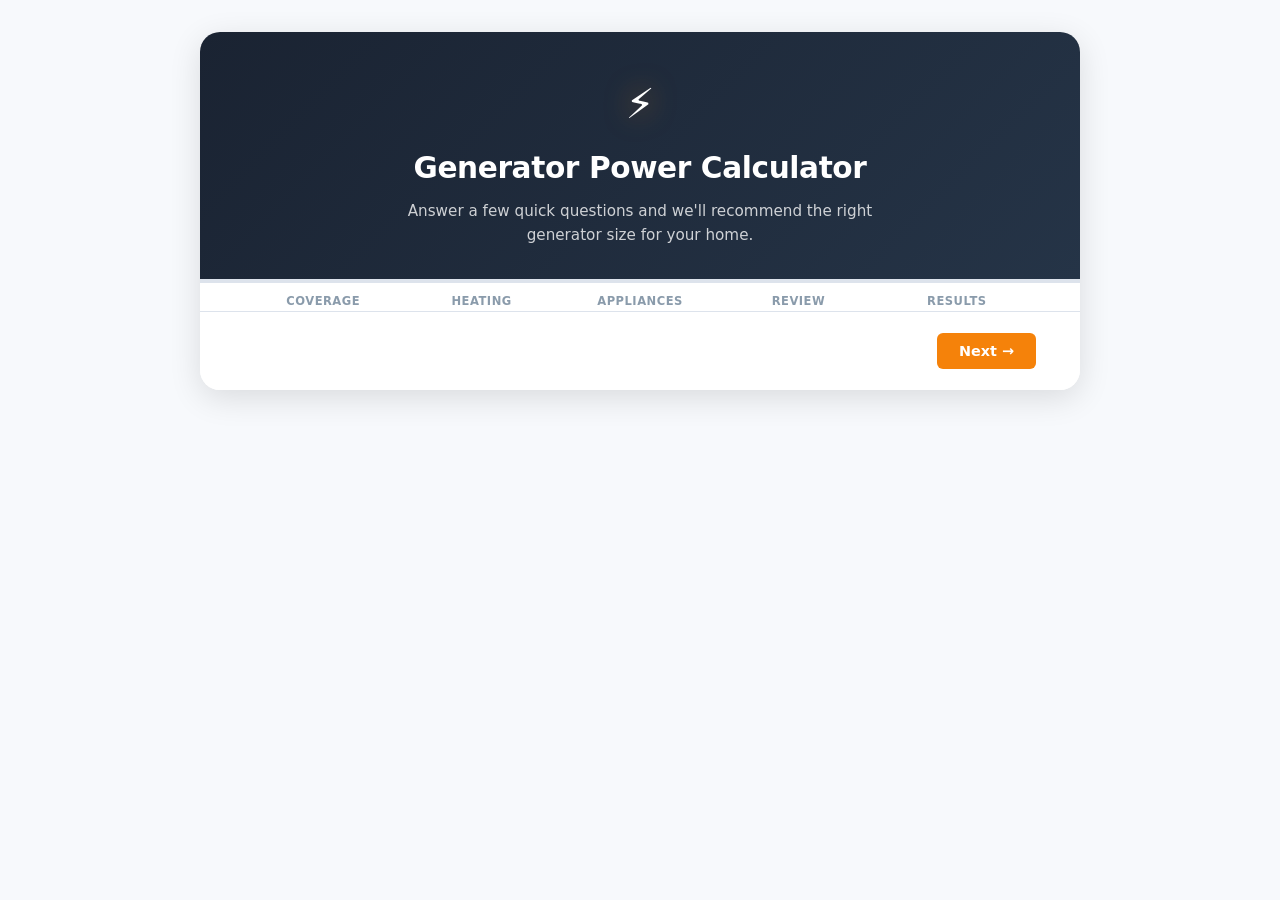
==== index.html @ b4e24d4b "Add residential generator power calculator for Ontivity Power 5-step guided calculator (coverage lev" ====
<!DOCTYPE html>
<html lang="en">
<head>
  <meta charset="UTF-8" />
  <meta name="viewport" content="width=device-width, initial-scale=1.0" />
  <title>Residential Generator Power Calculator | Ontivity Power</title>
  <link rel="stylesheet" href="styles.css" />
</head>
<body>
  <div class="calc-wrapper" id="generator-calculator" data-cta-url="#">

    <!-- Header -->
    <div class="calc-header">
      <div class="calc-header-icon">⚡</div>
      <h1>Generator Power Calculator</h1>
      <p>Answer a few quick questions and we'll recommend the right generator size for your home.</p>
    </div>

    <!-- Progress bar -->
    <div class="progress-bar" aria-hidden="true">
      <div class="progress-fill" id="progress-fill"></div>
    </div>

    <!-- Step labels -->
    <div class="step-labels" aria-hidden="true">
      <span class="step-label" data-step="0">Coverage</span>
      <span class="step-label" data-step="1">Heating</span>
      <span class="step-label" data-step="2">Appliances</span>
      <span class="step-label" data-step="3">Review</span>
      <span class="step-label" data-step="4">Results</span>
    </div>

    <!-- ── STEP 0: Coverage Level ── -->
    <section class="step" id="step-0" data-step="0">
      <div class="step-intro">
        <h2>What level of backup power do you need?</h2>
        <p>This helps us pre-select sensible defaults. You can adjust everything in the next steps.</p>
      </div>

      <div class="coverage-cards" id="coverage-cards">
        <button class="coverage-card" data-coverage="essential" aria-pressed="false">
          <span class="coverage-icon">🔌</span>
          <div class="coverage-info">
            <strong>Essential Only</strong>
            <span class="coverage-sub">Keep critical systems running during an outage — lights, refrigerator, heating, sump pump, and any medical equipment.</span>
            <span class="coverage-range">Typically 7,500 – 18,000W</span>
          </div>
        </button>
        <button class="coverage-card" data-coverage="whole" aria-pressed="false">
          <span class="coverage-icon">🏠</span>
          <div class="coverage-info">
            <strong>Whole House</strong>
            <span class="coverage-sub">Power virtually everything — including air conditioning, laundry, electric range, and all of the above.</span>
            <span class="coverage-range">Typically 20,000 – 36,000W+</span>
          </div>
        </button>
      </div>
    </section>

    <!-- ── STEP 1: Heating Fuel Type ── -->
    <section class="step" id="step-1" data-step="1">
      <div class="step-intro">
        <h2>How do you heat your home?</h2>
        <p>Heating is often the biggest factor in generator sizing. This auto-selects the right appliance for you.</p>
      </div>

      <div class="fuel-cards" id="fuel-cards">
        <button class="fuel-card" data-fuel="gas" aria-pressed="false">
          <span class="fuel-icon">🔥</span>
          <span class="fuel-label">Natural Gas</span>
          <span class="fuel-note">~800W blower</span>
        </button>
        <button class="fuel-card" data-fuel="propane" aria-pressed="false">
          <span class="fuel-icon">🛢️</span>
          <span class="fuel-label">Propane</span>
          <span class="fuel-note">~800W blower</span>
        </button>
        <button class="fuel-card" data-fuel="oil" aria-pressed="false">
          <span class="fuel-icon">🪣</span>
          <span class="fuel-label">Heating Oil / Boiler</span>
          <span class="fuel-note">~800W blower</span>
        </button>
        <button class="fuel-card" data-fuel="electric" aria-pressed="false">
          <span class="fuel-icon">⚡</span>
          <span class="fuel-label">Electric Baseboard</span>
          <span class="fuel-note">~5,000W</span>
        </button>
        <button class="fuel-card" data-fuel="heatpump" aria-pressed="false">
          <span class="fuel-icon">🌡️</span>
          <span class="fuel-label">Heat Pump</span>
          <span class="fuel-note">2,000 – 5,000W</span>
        </button>
        <button class="fuel-card" data-fuel="none" aria-pressed="false">
          <span class="fuel-icon">🏢</span>
          <span class="fuel-label">Space Heaters / Other</span>
          <span class="fuel-note">~1,500W each</span>
        </button>
      </div>
    </section>

    <!-- ── STEP 2: Appliance Selection ── -->
    <section class="step" id="step-2" data-step="2">
      <div class="step-intro">
        <h2>Select your appliances</h2>
        <p>Check everything you want to run during a power outage. Adjust quantities in the next step.</p>
      </div>

      <div class="tab-bar" role="tablist" aria-label="Appliance categories">
        <button class="tab-btn active" role="tab" aria-selected="true" data-tab="essential">Essential</button>
        <button class="tab-btn" role="tab" aria-selected="false" data-tab="kitchen">Kitchen</button>
        <button class="tab-btn" role="tab" aria-selected="false" data-tab="hvac">HVAC &amp; Heat</button>
        <button class="tab-btn" role="tab" aria-selected="false" data-tab="laundry">Laundry</button>
        <button class="tab-btn" role="tab" aria-selected="false" data-tab="entertainment">Entertainment</button>
        <button class="tab-btn" role="tab" aria-selected="false" data-tab="medical">Medical</button>
        <button class="tab-btn" role="tab" aria-selected="false" data-tab="outdoor">Outdoor</button>
        <button class="tab-btn" role="tab" aria-selected="false" data-tab="custom">+ Custom</button>
      </div>

      <div class="appliance-panel" id="appliance-panel">
        <!-- Populated by calculator.js -->
      </div>

      <!-- Custom appliance form (shown when custom tab active) -->
      <div class="custom-form" id="custom-form" style="display:none">
        <h3>Add a custom appliance</h3>
        <div class="custom-fields">
          <input type="text" id="custom-name" placeholder="Appliance name" maxlength="50" />
          <div class="custom-watts-row">
            <label>
              Running watts
              <input type="number" id="custom-running" placeholder="e.g. 1200" min="1" max="50000" />
            </label>
            <label>
              Surge watts <span class="optional">(optional)</span>
              <input type="number" id="custom-surge" placeholder="e.g. 3600" min="1" max="100000" />
            </label>
          </div>
          <button class="btn btn-secondary" id="add-custom-btn">Add Appliance</button>
        </div>
      </div>

      <!-- Running total badge -->
      <div class="running-total-bar" id="running-total-bar">
        <span class="rt-label">Selected load so far:</span>
        <span class="rt-value" id="rt-running">0 W</span>
        <span class="rt-sep">running</span>
        <span class="rt-value rt-surge" id="rt-surge">0 W</span>
        <span class="rt-sep">peak</span>
      </div>
    </section>

    <!-- ── STEP 3: Review & Adjust ── -->
    <section class="step" id="step-3" data-step="3">
      <div class="step-intro">
        <h2>Review &amp; adjust your list</h2>
        <p>Update quantities or remove items. Totals update instantly.</p>
      </div>

      <div id="review-empty" class="empty-state" style="display:none">
        <span class="empty-icon">🔌</span>
        <p>No appliances selected yet. Go back and choose what you need to power.</p>
      </div>

      <div id="review-table-wrap" style="display:none">
        <table class="review-table" aria-label="Selected appliances">
          <thead>
            <tr>
              <th>Appliance</th>
              <th class="col-qty">Qty</th>
              <th class="col-watts">Running W</th>
              <th class="col-watts">Surge W</th>
              <th class="col-remove" aria-label="Remove"></th>
            </tr>
          </thead>
          <tbody id="review-tbody"></tbody>
          <tfoot>
            <tr class="total-row">
              <td colspan="2"><strong>Totals</strong></td>
              <td><strong id="review-total-running">0 W</strong></td>
              <td><strong id="review-total-surge">0 W</strong></td>
              <td></td>
            </tr>
          </tfoot>
        </table>
      </div>
    </section>

    <!-- ── STEP 4: Results ── -->
    <section class="step" id="step-4" data-step="4">
      <div class="step-intro">
        <h2>Your Generator Recommendation</h2>
        <p>Based on your selections, here's what you need.</p>
      </div>

      <div class="results-grid">
        <div class="stat-card">
          <div class="stat-value" id="res-running">—</div>
          <div class="stat-label">Running Watts</div>
        </div>
        <div class="stat-card stat-card-peak">
          <div class="stat-value" id="res-peak">—</div>
          <div class="stat-label">Peak / Surge Watts</div>
        </div>
      </div>

      <div class="rec-card" id="rec-card">
        <!-- Populated by JS -->
      </div>

      <div class="generator-type-block" id="generator-type-block">
        <!-- Populated by JS -->
      </div>

      <div class="tips-block" id="tips-block">
        <!-- Populated by JS -->
      </div>

      <div class="cta-block">
        <p>Ready to find the right generator?</p>
        <a class="btn btn-primary btn-cta" id="cta-btn" href="#">Browse Generators at Ontivity Power →</a>
        <button class="btn btn-ghost btn-restart" id="btn-restart">Start Over</button>
      </div>
    </section>

    <!-- Navigation -->
    <div class="calc-nav">
      <button class="btn btn-ghost" id="btn-back" style="visibility:hidden">← Back</button>
      <button class="btn btn-primary" id="btn-next">Next →</button>
    </div>

  </div><!-- /.calc-wrapper -->

  <script src="calculator.js"></script>
</body>
</html>
---- styles.css ----
/* ============================================================
   Ontivity Power — Residential Generator Calculator
   Self-contained embed styles. No external dependencies.
   ============================================================ */

*, *::before, *::after { box-sizing: border-box; margin: 0; padding: 0; }

:root {
  --brand:        #F5820A;
  --brand-dark:   #D96E05;
  --brand-light:  #FFF4E6;
  --navy:         #1A2332;
  --navy-mid:     #253447;
  --text:         #1A2332;
  --text-2:       #4A5A6A;
  --text-3:       #8A9BAB;
  --bg:           #F7F9FC;
  --bg-card:      #FFFFFF;
  --border:       #DDE3EC;
  --border-focus: #F5820A;
  --green:        #16A34A;
  --green-bg:     #DCFCE7;
  --amber:        #D97706;
  --amber-bg:     #FEF3C7;
  --red:          #DC2626;
  --red-bg:       #FEE2E2;
  --r-sm:  6px;
  --r-md:  10px;
  --r-lg:  16px;
  --r-xl:  20px;
  --shadow-sm: 0 1px 3px rgba(0,0,0,0.07);
  --shadow-md: 0 4px 16px rgba(0,0,0,0.09);
  --shadow-lg: 0 8px 32px rgba(0,0,0,0.12);
  --ease: 0.18s ease;
  --font: 'Segoe UI', system-ui, -apple-system, BlinkMacSystemFont, sans-serif;
}

body {
  font-family: var(--font);
  background: var(--bg);
  color: var(--text);
  line-height: 1.55;
  min-height: 100vh;
  display: flex;
  align-items: flex-start;
  justify-content: center;
  padding: 32px 16px 64px;
}

/* ── Wrapper ── */
.calc-wrapper {
  width: 100%;
  max-width: 880px;
  background: var(--bg-card);
  border-radius: var(--r-xl);
  box-shadow: var(--shadow-lg);
  overflow: hidden;
  display: flex;
  flex-direction: column;
}

/* ── Header ── */
.calc-header {
  background: linear-gradient(135deg, var(--navy) 0%, var(--navy-mid) 100%);
  color: #fff;
  padding: 40px 44px 32px;
  text-align: center;
}
.calc-header-icon {
  font-size: 2.6rem;
  display: block;
  margin-bottom: 10px;
  filter: drop-shadow(0 0 14px rgba(245,130,10,.65));
}
.calc-header h1 {
  font-size: 1.85rem;
  font-weight: 800;
  letter-spacing: -.4px;
  margin-bottom: 8px;
}
.calc-header p {
  font-size: 0.95rem;
  opacity: .78;
  max-width: 540px;
  margin: 0 auto;
}

/* ── Progress bar ── */
.progress-bar {
  height: 4px;
  background: var(--border);
}
.progress-fill {
  height: 100%;
  background: var(--brand);
  transition: width 0.35s ease;
  width: 0%;
}

/* ── Step labels ── */
.step-labels {
  display: flex;
  justify-content: space-between;
  padding: 10px 44px 0;
  background: var(--bg-card);
}
.step-label {
  font-size: 0.72rem;
  font-weight: 600;
  text-transform: uppercase;
  letter-spacing: .5px;
  color: var(--text-3);
  transition: color var(--ease);
  cursor: default;
  flex: 1;
  text-align: center;
}
.step-label.active {
  color: var(--brand);
}
.step-label.done {
  color: var(--green);
}

/* ── Steps ── */
.step {
  display: none;
  padding: 36px 44px 20px;
  animation: fadeUp .22s ease;
}
.step.active { display: block; }

@keyframes fadeUp {
  from { opacity: 0; transform: translateY(8px); }
  to   { opacity: 1; transform: translateY(0); }
}

.step-intro {
  margin-bottom: 28px;
}
.step-intro h2 {
  font-size: 1.3rem;
  font-weight: 700;
  margin-bottom: 6px;
}
.step-intro p {
  font-size: 0.9rem;
  color: var(--text-2);
}

/* ── Coverage cards (Step 0) ── */
.coverage-cards {
  display: grid;
  grid-template-columns: 1fr 1fr;
  gap: 16px;
}
.coverage-card {
  display: flex;
  align-items: flex-start;
  gap: 16px;
  padding: 22px 20px;
  border: 2px solid var(--border);
  border-radius: var(--r-lg);
  background: var(--bg-card);
  cursor: pointer;
  text-align: left;
  font-family: var(--font);
  transition: all var(--ease);
}
.coverage-card:hover {
  border-color: var(--brand);
  box-shadow: var(--shadow-sm);
  transform: translateY(-2px);
}
.coverage-card[aria-pressed="true"] {
  border-color: var(--brand);
  background: var(--brand-light);
  box-shadow: 0 0 0 3px rgba(245,130,10,.18);
}
.coverage-icon {
  font-size: 2rem;
  flex-shrink: 0;
  line-height: 1;
  margin-top: 2px;
}
.coverage-info {
  display: flex;
  flex-direction: column;
  gap: 5px;
}
.coverage-info strong {
  font-size: 1.05rem;
  font-weight: 700;
  color: var(--text);
}
.coverage-sub {
  font-size: 0.85rem;
  color: var(--text-2);
  line-height: 1.4;
}
.coverage-range {
  font-size: 0.78rem;
  font-weight: 600;
  color: var(--brand);
  margin-top: 2px;
}

/* ── Fuel cards (Step 1) ── */
.fuel-cards {
  display: grid;
  grid-template-columns: repeat(3, 1fr);
  gap: 14px;
}
.fuel-card {
  display: flex;
  flex-direction: column;
  align-items: center;
  gap: 7px;
  padding: 20px 12px 16px;
  border: 2px solid var(--border);
  border-radius: var(--r-lg);
  background: var(--bg-card);
  cursor: pointer;
  font-family: var(--font);
  transition: all var(--ease);
  text-align: center;
}
.fuel-card:hover {
  border-color: var(--brand);
  transform: translateY(-2px);
  box-shadow: var(--shadow-sm);
}
.fuel-card[aria-pressed="true"] {
  border-color: var(--brand);
  background: var(--brand-light);
  box-shadow: 0 0 0 3px rgba(245,130,10,.18);
}
.fuel-icon {
  font-size: 1.8rem;
  line-height: 1;
}
.fuel-label {
  font-size: 0.875rem;
  font-weight: 600;
  color: var(--text);
}
.fuel-note {
  font-size: 0.75rem;
  color: var(--text-3);
}

/* ── Tab bar (Step 2) ── */
.tab-bar {
  display: flex;
  flex-wrap: wrap;
  gap: 8px;
  margin-bottom: 20px;
}
.tab-btn {
  padding: 7px 15px;
  border: 1.5px solid var(--border);
  border-radius: 20px;
  background: var(--bg-card);
  color: var(--text-2);
  font-size: 0.83rem;
  font-weight: 500;
  cursor: pointer;
  transition: all var(--ease);
  font-family: var(--font);
}
.tab-btn:hover { border-color: var(--brand); color: var(--brand); }
.tab-btn.active {
  background: var(--brand);
  border-color: var(--brand);
  color: #fff;
}

/* ── Appliance panel ── */
.appliance-panel {
  display: grid;
  grid-template-columns: repeat(auto-fill, minmax(200px, 1fr));
  gap: 12px;
  margin-bottom: 20px;
  min-height: 140px;
}

/* ── Appliance card ── */
.app-card {
  display: flex;
  align-items: flex-start;
  gap: 11px;
  padding: 13px 14px;
  border: 1.5px solid var(--border);
  border-radius: var(--r-md);
  background: var(--bg-card);
  cursor: pointer;
  transition: all var(--ease);
  user-select: none;
}
.app-card:hover {
  border-color: var(--brand);
  box-shadow: var(--shadow-sm);
  transform: translateY(-1px);
}
.app-card.selected {
  border-color: var(--brand);
  background: var(--brand-light);
  box-shadow: 0 0 0 2px rgba(245,130,10,.14);
}
.app-check {
  width: 20px;
  height: 20px;
  border: 2px solid var(--border);
  border-radius: 4px;
  flex-shrink: 0;
  display: flex;
  align-items: center;
  justify-content: center;
  transition: all var(--ease);
  margin-top: 1px;
}
.app-card.selected .app-check {
  background: var(--brand);
  border-color: var(--brand);
}
.app-card.selected .app-check::after {
  content: '✓';
  color: #fff;
  font-size: 0.72rem;
  font-weight: 800;
}
.app-icon { font-size: 1.25rem; flex-shrink: 0; }
.app-info { flex: 1; min-width: 0; }
.app-name {
  font-size: 0.845rem;
  font-weight: 600;
  color: var(--text);
  line-height: 1.3;
  margin-bottom: 3px;
}
.app-watts {
  font-size: 0.75rem;
  color: var(--text-3);
  line-height: 1.4;
}

/* ── Custom form ── */
.custom-form {
  border: 1.5px dashed var(--border);
  border-radius: var(--r-md);
  padding: 20px;
  margin-bottom: 20px;
}
.custom-form h3 {
  font-size: 0.9rem;
  font-weight: 600;
  color: var(--text-2);
  margin-bottom: 14px;
}
.custom-fields {
  display: flex;
  flex-direction: column;
  gap: 12px;
}
.custom-fields input[type="text"],
.custom-fields input[type="number"] {
  width: 100%;
  padding: 9px 12px;
  border: 1.5px solid var(--border);
  border-radius: var(--r-sm);
  font-size: 0.875rem;
  font-family: var(--font);
  color: var(--text);
  background: var(--bg-card);
  transition: border-color var(--ease);
}
.custom-fields input:focus {
  outline: none;
  border-color: var(--border-focus);
}
.custom-watts-row {
  display: grid;
  grid-template-columns: 1fr 1fr;
  gap: 12px;
}
.custom-watts-row label {
  font-size: 0.8rem;
  font-weight: 500;
  color: var(--text-2);
  display: flex;
  flex-direction: column;
  gap: 5px;
}
.optional {
  font-weight: 400;
  color: var(--text-3);
  font-size: 0.75rem;
}

/* ── Running total bar ── */
.running-total-bar {
  display: flex;
  align-items: center;
  gap: 8px;
  padding: 10px 16px;
  background: var(--bg);
  border: 1px solid var(--border);
  border-radius: var(--r-md);
  font-size: 0.83rem;
}
.rt-label { color: var(--text-2); margin-right: 2px; }
.rt-value {
  font-weight: 700;
  color: var(--brand);
  font-size: 0.9rem;
}
.rt-surge { color: var(--amber); }
.rt-sep { color: var(--text-3); font-size: 0.75rem; }

/* ── Review table (Step 3) ── */
.review-table {
  width: 100%;
  border-collapse: collapse;
  font-size: 0.875rem;
}
.review-table th {
  text-align: left;
  padding: 9px 12px;
  font-size: 0.75rem;
  font-weight: 600;
  text-transform: uppercase;
  letter-spacing: .5px;
  color: var(--text-3);
  border-bottom: 2px solid var(--border);
}
.review-table td {
  padding: 11px 12px;
  border-bottom: 1px solid var(--border);
  vertical-align: middle;
}
.review-table tbody tr:hover { background: var(--bg); }
.col-qty  { width: 100px; }
.col-watts { width: 110px; }
.col-remove { width: 44px; text-align: right; }

.total-row td {
  border-top: 2px solid var(--border);
  border-bottom: none;
  padding-top: 13px;
  font-size: 0.9rem;
}

/* Qty control */
.qty-ctrl {
  display: flex;
  align-items: center;
  gap: 7px;
}
.qty-btn {
  width: 28px;
  height: 28px;
  border: 1.5px solid var(--border);
  border-radius: 5px;
  background: var(--bg-card);
  color: var(--text);
  font-size: 1.1rem;
  line-height: 1;
  cursor: pointer;
  font-family: var(--font);
  transition: all var(--ease);
  display: flex;
  align-items: center;
  justify-content: center;
}
.qty-btn:hover { border-color: var(--brand); color: var(--brand); }
.qty-num {
  min-width: 20px;
  text-align: center;
  font-weight: 600;
  font-size: 0.9rem;
}
.remove-btn {
  background: none;
  border: none;
  color: var(--text-3);
  cursor: pointer;
  font-size: 1.05rem;
  padding: 4px 6px;
  border-radius: 4px;
  transition: all var(--ease);
  font-family: var(--font);
  line-height: 1;
}
.remove-btn:hover { color: var(--red); background: var(--red-bg); }

/* ── Empty state ── */
.empty-state {
  text-align: center;
  padding: 52px 24px;
  color: var(--text-3);
}
.empty-icon { font-size: 2.8rem; display: block; margin-bottom: 12px; }

/* ── Results (Step 4) ── */
.results-grid {
  display: grid;
  grid-template-columns: 1fr 1fr;
  gap: 16px;
  margin-bottom: 22px;
}
.stat-card {
  background: var(--bg);
  border: 1.5px solid var(--border);
  border-radius: var(--r-md);
  padding: 20px 22px;
  text-align: center;
}
.stat-card-peak {
  background: var(--amber-bg);
  border-color: #FCD34D;
}
.stat-value {
  font-size: 2rem;
  font-weight: 800;
  color: var(--navy);
  line-height: 1.1;
  margin-bottom: 5px;
}
.stat-card-peak .stat-value { color: var(--amber); }
.stat-label {
  font-size: 0.78rem;
  font-weight: 600;
  text-transform: uppercase;
  letter-spacing: .5px;
  color: var(--text-3);
}

/* Recommendation card */
.rec-card {
  border-radius: var(--r-md);
  padding: 22px 26px;
  margin-bottom: 20px;
  display: flex;
  align-items: center;
  gap: 20px;
  border: 1.5px solid transparent;
}
.rec-card.green { background: var(--green-bg); border-color: #86EFAC; }
.rec-card.amber { background: var(--amber-bg); border-color: #FCD34D; }
.rec-card.red   { background: var(--red-bg);   border-color: #FCA5A5; }

.rec-emoji { font-size: 2.2rem; flex-shrink: 0; }
.rec-body h3 {
  font-size: 1.05rem;
  font-weight: 700;
  margin-bottom: 4px;
}
.rec-size {
  font-size: 1.75rem;
  font-weight: 800;
  color: var(--brand);
  display: block;
  margin: 4px 0 6px;
  line-height: 1;
}
.rec-body p {
  font-size: 0.875rem;
  color: var(--text-2);
  line-height: 1.5;
}

/* Generator type block */
.generator-type-block {
  border: 1.5px solid var(--border);
  border-radius: var(--r-md);
  padding: 16px 20px;
  margin-bottom: 20px;
  font-size: 0.875rem;
  color: var(--text-2);
  line-height: 1.5;
}
.generator-type-block strong {
  display: block;
  font-size: 0.83rem;
  text-transform: uppercase;
  letter-spacing: .5px;
  color: var(--text-3);
  margin-bottom: 6px;
}

/* Tips */
.tips-block {
  margin-bottom: 24px;
}
.tips-block h3 {
  font-size: 0.83rem;
  font-weight: 700;
  text-transform: uppercase;
  letter-spacing: .5px;
  color: var(--text-3);
  margin-bottom: 10px;
}
.tips-list {
  list-style: none;
  display: flex;
  flex-direction: column;
  gap: 8px;
}
.tips-list li {
  padding-left: 20px;
  position: relative;
  font-size: 0.875rem;
  color: var(--text-2);
  line-height: 1.5;
}
.tips-list li::before {
  content: '→';
  position: absolute;
  left: 0;
  color: var(--brand);
  font-weight: 700;
}

/* CTA block */
.cta-block {
  text-align: center;
  padding: 24px;
  background: var(--bg);
  border-radius: var(--r-md);
  border: 1.5px dashed var(--border);
  display: flex;
  flex-direction: column;
  align-items: center;
  gap: 12px;
}
.cta-block p {
  font-size: 0.9rem;
  color: var(--text-2);
}
.btn-cta {
  display: inline-block;
  text-decoration: none;
  font-size: 1rem;
  padding: 13px 30px;
}
.btn-restart {
  font-size: 0.82rem;
  padding: 7px 16px;
}

/* ── Buttons ── */
.btn {
  display: inline-flex;
  align-items: center;
  justify-content: center;
  gap: 6px;
  padding: 10px 22px;
  border-radius: var(--r-sm);
  font-size: 0.9rem;
  font-weight: 600;
  cursor: pointer;
  border: none;
  transition: all var(--ease);
  font-family: var(--font);
  text-decoration: none;
}
.btn-primary {
  background: var(--brand);
  color: #fff;
}
.btn-primary:hover {
  background: var(--brand-dark);
  box-shadow: 0 4px 12px rgba(245,130,10,.35);
  transform: translateY(-1px);
}
.btn-secondary {
  background: var(--bg);
  color: var(--text);
  border: 1.5px solid var(--border);
}
.btn-secondary:hover { border-color: var(--brand); color: var(--brand); }
.btn-ghost {
  background: transparent;
  color: var(--text-2);
  border: 1.5px solid var(--border);
}
.btn-ghost:hover { border-color: var(--brand); color: var(--brand); }

/* ── Nav bar ── */
.calc-nav {
  display: flex;
  align-items: center;
  justify-content: space-between;
  padding: 20px 44px;
  border-top: 1px solid var(--border);
  background: var(--bg-card);
}

/* ── Responsive ── */
@media (max-width: 660px) {
  body { padding: 0; }
  .calc-wrapper { border-radius: 0; min-height: 100svh; }
  .calc-header { padding: 28px 20px 22px; }
  .calc-header h1 { font-size: 1.45rem; }
  .step { padding: 24px 20px 16px; }
  .step-labels { padding: 8px 16px 0; }
  .coverage-cards { grid-template-columns: 1fr; }
  .fuel-cards { grid-template-columns: repeat(2, 1fr); }
  .appliance-panel { grid-template-columns: repeat(auto-fill, minmax(160px, 1fr)); }
  .results-grid { grid-template-columns: 1fr; }
  .rec-card { flex-direction: column; text-align: center; }
  .calc-nav { padding: 16px 20px; }
  .custom-watts-row { grid-template-columns: 1fr; }
}

@media (max-width: 420px) {
  .tab-bar { gap: 6px; }
  .tab-btn { padding: 6px 11px; font-size: 0.78rem; }
  .fuel-cards { grid-template-columns: 1fr 1fr; }
}
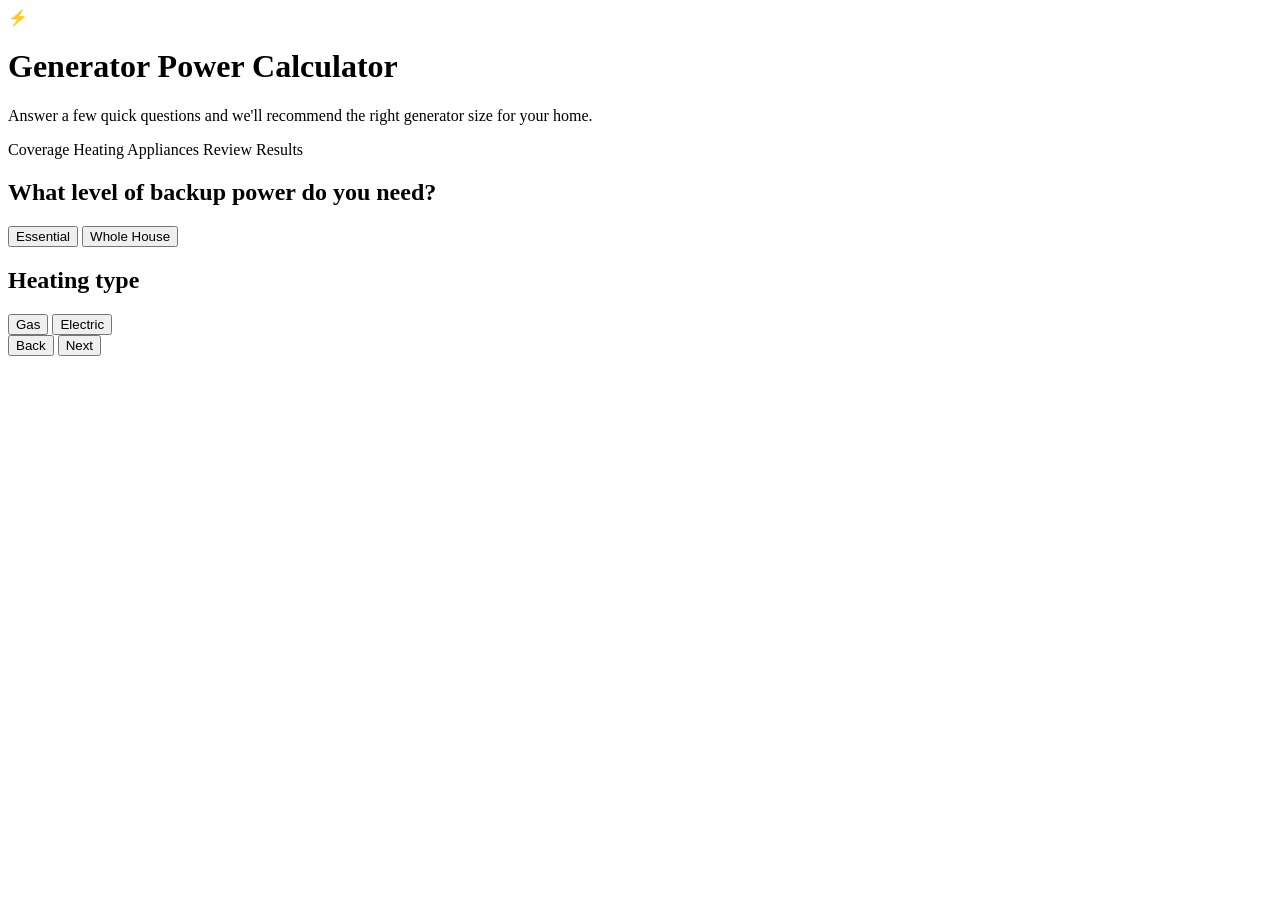
==== commit 31ef42f1: "Refactor HTML structure for generator calculator" ====
--- a/index.html
+++ b/index.html
@@ -1,235 +1,66 @@
-<!DOCTYPE html>
-<html lang="en">
-<head>
-  <meta charset="UTF-8" />
-  <meta name="viewport" content="width=device-width, initial-scale=1.0" />
-  <title>Residential Generator Power Calculator | Ontivity Power</title>
-  <link rel="stylesheet" href="styles.css" />
-</head>
 <body>
-  <div class="calc-wrapper" id="generator-calculator" data-cta-url="#">
 
-    <!-- Header -->
-    <div class="calc-header">
-      <div class="calc-header-icon">⚡</div>
-      <h1>Generator Power Calculator</h1>
-      <p>Answer a few quick questions and we'll recommend the right generator size for your home.</p>
-    </div>
+<div class="calc-wrapper" id="generator-calculator" data-cta-url="#">
 
-    <!-- Progress bar -->
-    <div class="progress-bar" aria-hidden="true">
-      <div class="progress-fill" id="progress-fill"></div>
-    </div>
+  <!-- Header -->
+  <div class="calc-header">
+    <div class="calc-header-icon">⚡</div>
+    <h1>Generator Power Calculator</h1>
+    <p>Answer a few quick questions and we'll recommend the right generator size for your home.</p>
+  </div>
 
-    <!-- Step labels -->
-    <div class="step-labels" aria-hidden="true">
-      <span class="step-label" data-step="0">Coverage</span>
-      <span class="step-label" data-step="1">Heating</span>
-      <span class="step-label" data-step="2">Appliances</span>
-      <span class="step-label" data-step="3">Review</span>
-      <span class="step-label" data-step="4">Results</span>
-    </div>
+  <!-- Progress -->
+  <div class="progress-bar">
+    <div class="progress-fill" id="progress-fill"></div>
+  </div>
 
-    <!-- ── STEP 0: Coverage Level ── -->
-    <section class="step" id="step-0" data-step="0">
-      <div class="step-intro">
-        <h2>What level of backup power do you need?</h2>
-        <p>This helps us pre-select sensible defaults. You can adjust everything in the next steps.</p>
-      </div>
+  <!-- Step labels -->
+  <div class="step-labels">
+    <span data-step="0">Coverage</span>
+    <span data-step="1">Heating</span>
+    <span data-step="2">Appliances</span>
+    <span data-step="3">Review</span>
+    <span data-step="4">Results</span>
+  </div>
 
-      <div class="coverage-cards" id="coverage-cards">
-        <button class="coverage-card" data-coverage="essential" aria-pressed="false">
-          <span class="coverage-icon">🔌</span>
-          <div class="coverage-info">
-            <strong>Essential Only</strong>
-            <span class="coverage-sub">Keep critical systems running during an outage — lights, refrigerator, heating, sump pump, and any medical equipment.</span>
-            <span class="coverage-range">Typically 7,500 – 18,000W</span>
-          </div>
-        </button>
-        <button class="coverage-card" data-coverage="whole" aria-pressed="false">
-          <span class="coverage-icon">🏠</span>
-          <div class="coverage-info">
-            <strong>Whole House</strong>
-            <span class="coverage-sub">Power virtually everything — including air conditioning, laundry, electric range, and all of the above.</span>
-            <span class="coverage-range">Typically 20,000 – 36,000W+</span>
-          </div>
-        </button>
-      </div>
-    </section>
+  <!-- STEP 0 -->
+  <section class="step" data-step="0">
+    <h2>What level of backup power do you need?</h2>
 
-    <!-- ── STEP 1: Heating Fuel Type ── -->
-    <section class="step" id="step-1" data-step="1">
-      <div class="step-intro">
-        <h2>How do you heat your home?</h2>
-        <p>Heating is often the biggest factor in generator sizing. This auto-selects the right appliance for you.</p>
-      </div>
+    <button class="coverage-card" data-coverage="essential">Essential</button>
+    <button class="coverage-card" data-coverage="whole">Whole House</button>
+  </section>
 
-      <div class="fuel-cards" id="fuel-cards">
-        <button class="fuel-card" data-fuel="gas" aria-pressed="false">
-          <span class="fuel-icon">🔥</span>
-          <span class="fuel-label">Natural Gas</span>
-          <span class="fuel-note">~800W blower</span>
-        </button>
-        <button class="fuel-card" data-fuel="propane" aria-pressed="false">
-          <span class="fuel-icon">🛢️</span>
-          <span class="fuel-label">Propane</span>
-          <span class="fuel-note">~800W blower</span>
-        </button>
-        <button class="fuel-card" data-fuel="oil" aria-pressed="false">
-          <span class="fuel-icon">🪣</span>
-          <span class="fuel-label">Heating Oil / Boiler</span>
-          <span class="fuel-note">~800W blower</span>
-        </button>
-        <button class="fuel-card" data-fuel="electric" aria-pressed="false">
-          <span class="fuel-icon">⚡</span>
-          <span class="fuel-label">Electric Baseboard</span>
-          <span class="fuel-note">~5,000W</span>
-        </button>
-        <button class="fuel-card" data-fuel="heatpump" aria-pressed="false">
-          <span class="fuel-icon">🌡️</span>
-          <span class="fuel-label">Heat Pump</span>
-          <span class="fuel-note">2,000 – 5,000W</span>
-        </button>
-        <button class="fuel-card" data-fuel="none" aria-pressed="false">
-          <span class="fuel-icon">🏢</span>
-          <span class="fuel-label">Space Heaters / Other</span>
-          <span class="fuel-note">~1,500W each</span>
-        </button>
-      </div>
-    </section>
+  <!-- STEP 1 -->
+  <section class="step" data-step="1">
+    <h2>Heating type</h2>
+    <button class="fuel-card" data-fuel="gas">Gas</button>
+    <button class="fuel-card" data-fuel="electric">Electric</button>
+  </section>
 
-    <!-- ── STEP 2: Appliance Selection ── -->
-    <section class="step" id="step-2" data-step="2">
-      <div class="step-intro">
-        <h2>Select your appliances</h2>
-        <p>Check everything you want to run during a power outage. Adjust quantities in the next step.</p>
-      </div>
+  <!-- STEP 2 -->
+  <section class="step" data-step="2">
+    <div id="appliance-panel"></div>
+  </section>
 
-      <div class="tab-bar" role="tablist" aria-label="Appliance categories">
-        <button class="tab-btn active" role="tab" aria-selected="true" data-tab="essential">Essential</button>
-        <button class="tab-btn" role="tab" aria-selected="false" data-tab="kitchen">Kitchen</button>
-        <button class="tab-btn" role="tab" aria-selected="false" data-tab="hvac">HVAC &amp; Heat</button>
-        <button class="tab-btn" role="tab" aria-selected="false" data-tab="laundry">Laundry</button>
-        <button class="tab-btn" role="tab" aria-selected="false" data-tab="entertainment">Entertainment</button>
-        <button class="tab-btn" role="tab" aria-selected="false" data-tab="medical">Medical</button>
-        <button class="tab-btn" role="tab" aria-selected="false" data-tab="outdoor">Outdoor</button>
-        <button class="tab-btn" role="tab" aria-selected="false" data-tab="custom">+ Custom</button>
-      </div>
+  <!-- STEP 3 -->
+  <section class="step" data-step="3">
+    <div id="review-panel"></div>
+  </section>
 
-      <div class="appliance-panel" id="appliance-panel">
-        <!-- Populated by calculator.js -->
-      </div>
+  <!-- STEP 4 -->
+  <section class="step" data-step="4">
+    <div id="results-panel"></div>
+  </section>
 
-      <!-- Custom appliance form (shown when custom tab active) -->
-      <div class="custom-form" id="custom-form" style="display:none">
-        <h3>Add a custom appliance</h3>
-        <div class="custom-fields">
-          <input type="text" id="custom-name" placeholder="Appliance name" maxlength="50" />
-          <div class="custom-watts-row">
-            <label>
-              Running watts
-              <input type="number" id="custom-running" placeholder="e.g. 1200" min="1" max="50000" />
-            </label>
-            <label>
-              Surge watts <span class="optional">(optional)</span>
-              <input type="number" id="custom-surge" placeholder="e.g. 3600" min="1" max="100000" />
-            </label>
-          </div>
-          <button class="btn btn-secondary" id="add-custom-btn">Add Appliance</button>
-        </div>
-      </div>
+  <!-- NAV -->
+  <div class="nav">
+    <button id="btn-back">Back</button>
+    <button id="btn-next">Next</button>
+  </div>
 
-      <!-- Running total badge -->
-      <div class="running-total-bar" id="running-total-bar">
-        <span class="rt-label">Selected load so far:</span>
-        <span class="rt-value" id="rt-running">0 W</span>
-        <span class="rt-sep">running</span>
-        <span class="rt-value rt-surge" id="rt-surge">0 W</span>
-        <span class="rt-sep">peak</span>
-      </div>
-    </section>
+</div>
 
-    <!-- ── STEP 3: Review & Adjust ── -->
-    <section class="step" id="step-3" data-step="3">
-      <div class="step-intro">
-        <h2>Review &amp; adjust your list</h2>
-        <p>Update quantities or remove items. Totals update instantly.</p>
-      </div>
+<script src="./calculator.js"></script>
 
-      <div id="review-empty" class="empty-state" style="display:none">
-        <span class="empty-icon">🔌</span>
-        <p>No appliances selected yet. Go back and choose what you need to power.</p>
-      </div>
-
-      <div id="review-table-wrap" style="display:none">
-        <table class="review-table" aria-label="Selected appliances">
-          <thead>
-            <tr>
-              <th>Appliance</th>
-              <th class="col-qty">Qty</th>
-              <th class="col-watts">Running W</th>
-              <th class="col-watts">Surge W</th>
-              <th class="col-remove" aria-label="Remove"></th>
-            </tr>
-          </thead>
-          <tbody id="review-tbody"></tbody>
-          <tfoot>
-            <tr class="total-row">
-              <td colspan="2"><strong>Totals</strong></td>
-              <td><strong id="review-total-running">0 W</strong></td>
-              <td><strong id="review-total-surge">0 W</strong></td>
-              <td></td>
-            </tr>
-          </tfoot>
-        </table>
-      </div>
-    </section>
-
-    <!-- ── STEP 4: Results ── -->
-    <section class="step" id="step-4" data-step="4">
-      <div class="step-intro">
-        <h2>Your Generator Recommendation</h2>
-        <p>Based on your selections, here's what you need.</p>
-      </div>
-
-      <div class="results-grid">
-        <div class="stat-card">
-          <div class="stat-value" id="res-running">—</div>
-          <div class="stat-label">Running Watts</div>
-        </div>
-        <div class="stat-card stat-card-peak">
-          <div class="stat-value" id="res-peak">—</div>
-          <div class="stat-label">Peak / Surge Watts</div>
-        </div>
-      </div>
-
-      <div class="rec-card" id="rec-card">
-        <!-- Populated by JS -->
-      </div>
-
-      <div class="generator-type-block" id="generator-type-block">
-        <!-- Populated by JS -->
-      </div>
-
-      <div class="tips-block" id="tips-block">
-        <!-- Populated by JS -->
-      </div>
-
-      <div class="cta-block">
-        <p>Ready to find the right generator?</p>
-        <a class="btn btn-primary btn-cta" id="cta-btn" href="#">Browse Generators at Ontivity Power →</a>
-        <button class="btn btn-ghost btn-restart" id="btn-restart">Start Over</button>
-      </div>
-    </section>
-
-    <!-- Navigation -->
-    <div class="calc-nav">
-      <button class="btn btn-ghost" id="btn-back" style="visibility:hidden">← Back</button>
-      <button class="btn btn-primary" id="btn-next">Next →</button>
-    </div>
-
-  </div><!-- /.calc-wrapper -->
-
-  <script src="calculator.js"></script>
 </body>
-</html>
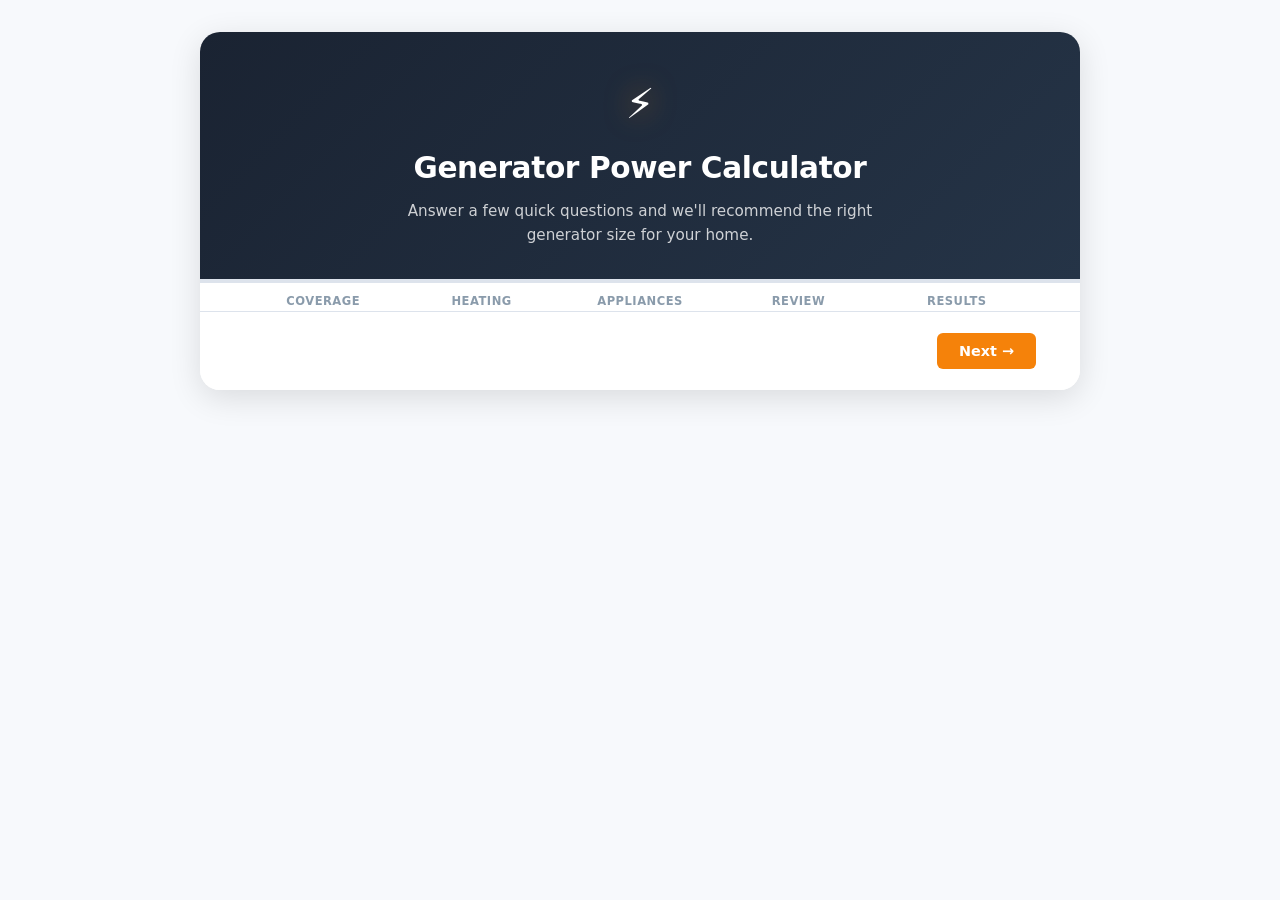
==== commit de2159de: "Refactor HTML structure for generator calculator" ====
--- a/index.html
+++ b/index.html
@@ -1,66 +1,235 @@
+<!DOCTYPE html>
+<html lang="en">
+<head>
+  <meta charset="UTF-8" />
+  <meta name="viewport" content="width=device-width, initial-scale=1.0" />
+  <title>Residential Generator Power Calculator | Ontivity Power</title>
+  <link rel="stylesheet" href="styles.css" />
+</head>
 <body>
-
-<div class="calc-wrapper" id="generator-calculator" data-cta-url="#">
-
-  <!-- Header -->
-  <div class="calc-header">
-    <div class="calc-header-icon">⚡</div>
-    <h1>Generator Power Calculator</h1>
-    <p>Answer a few quick questions and we'll recommend the right generator size for your home.</p>
-  </div>
-
-  <!-- Progress -->
-  <div class="progress-bar">
-    <div class="progress-fill" id="progress-fill"></div>
-  </div>
-
-  <!-- Step labels -->
-  <div class="step-labels">
-    <span data-step="0">Coverage</span>
-    <span data-step="1">Heating</span>
-    <span data-step="2">Appliances</span>
-    <span data-step="3">Review</span>
-    <span data-step="4">Results</span>
-  </div>
-
-  <!-- STEP 0 -->
-  <section class="step" data-step="0">
-    <h2>What level of backup power do you need?</h2>
-
-    <button class="coverage-card" data-coverage="essential">Essential</button>
-    <button class="coverage-card" data-coverage="whole">Whole House</button>
-  </section>
-
-  <!-- STEP 1 -->
-  <section class="step" data-step="1">
-    <h2>Heating type</h2>
-    <button class="fuel-card" data-fuel="gas">Gas</button>
-    <button class="fuel-card" data-fuel="electric">Electric</button>
-  </section>
-
-  <!-- STEP 2 -->
-  <section class="step" data-step="2">
-    <div id="appliance-panel"></div>
-  </section>
-
-  <!-- STEP 3 -->
-  <section class="step" data-step="3">
-    <div id="review-panel"></div>
-  </section>
-
-  <!-- STEP 4 -->
-  <section class="step" data-step="4">
-    <div id="results-panel"></div>
-  </section>
-
-  <!-- NAV -->
-  <div class="nav">
-    <button id="btn-back">Back</button>
-    <button id="btn-next">Next</button>
-  </div>
-
-</div>
-
-<script src="./calculator.js"></script>
-
+  <div class="calc-wrapper" id="generator-calculator" data-cta-url="#">
+
+    <!-- Header -->
+    <div class="calc-header">
+      <div class="calc-header-icon">⚡</div>
+      <h1>Generator Power Calculator</h1>
+      <p>Answer a few quick questions and we'll recommend the right generator size for your home.</p>
+    </div>
+
+    <!-- Progress bar -->
+    <div class="progress-bar" aria-hidden="true">
+      <div class="progress-fill" id="progress-fill"></div>
+    </div>
+
+    <!-- Step labels -->
+    <div class="step-labels" aria-hidden="true">
+      <span class="step-label" data-step="0">Coverage</span>
+      <span class="step-label" data-step="1">Heating</span>
+      <span class="step-label" data-step="2">Appliances</span>
+      <span class="step-label" data-step="3">Review</span>
+      <span class="step-label" data-step="4">Results</span>
+    </div>
+
+    <!-- ── STEP 0: Coverage Level ── -->
+    <section class="step" id="step-0" data-step="0">
+      <div class="step-intro">
+        <h2>What level of backup power do you need?</h2>
+        <p>This helps us pre-select sensible defaults. You can adjust everything in the next steps.</p>
+      </div>
+
+      <div class="coverage-cards" id="coverage-cards">
+        <button class="coverage-card" data-coverage="essential" aria-pressed="false">
+          <span class="coverage-icon">🔌</span>
+          <div class="coverage-info">
+            <strong>Essential Only</strong>
+            <span class="coverage-sub">Keep critical systems running during an outage — lights, refrigerator, heating, sump pump, and any medical equipment.</span>
+            <span class="coverage-range">Typically 7,500 – 18,000W</span>
+          </div>
+        </button>
+        <button class="coverage-card" data-coverage="whole" aria-pressed="false">
+          <span class="coverage-icon">🏠</span>
+          <div class="coverage-info">
+            <strong>Whole House</strong>
+            <span class="coverage-sub">Power virtually everything — including air conditioning, laundry, electric range, and all of the above.</span>
+            <span class="coverage-range">Typically 20,000 – 36,000W+</span>
+          </div>
+        </button>
+      </div>
+    </section>
+
+    <!-- ── STEP 1: Heating Fuel Type ── -->
+    <section class="step" id="step-1" data-step="1">
+      <div class="step-intro">
+        <h2>How do you heat your home?</h2>
+        <p>Heating is often the biggest factor in generator sizing. This auto-selects the right appliance for you.</p>
+      </div>
+
+      <div class="fuel-cards" id="fuel-cards">
+        <button class="fuel-card" data-fuel="gas" aria-pressed="false">
+          <span class="fuel-icon">🔥</span>
+          <span class="fuel-label">Natural Gas</span>
+          <span class="fuel-note">~800W blower</span>
+        </button>
+        <button class="fuel-card" data-fuel="propane" aria-pressed="false">
+          <span class="fuel-icon">🛢️</span>
+          <span class="fuel-label">Propane</span>
+          <span class="fuel-note">~800W blower</span>
+        </button>
+        <button class="fuel-card" data-fuel="oil" aria-pressed="false">
+          <span class="fuel-icon">🪣</span>
+          <span class="fuel-label">Heating Oil / Boiler</span>
+          <span class="fuel-note">~800W blower</span>
+        </button>
+        <button class="fuel-card" data-fuel="electric" aria-pressed="false">
+          <span class="fuel-icon">⚡</span>
+          <span class="fuel-label">Electric Baseboard</span>
+          <span class="fuel-note">~5,000W</span>
+        </button>
+        <button class="fuel-card" data-fuel="heatpump" aria-pressed="false">
+          <span class="fuel-icon">🌡️</span>
+          <span class="fuel-label">Heat Pump</span>
+          <span class="fuel-note">2,000 – 5,000W</span>
+        </button>
+        <button class="fuel-card" data-fuel="none" aria-pressed="false">
+          <span class="fuel-icon">🏢</span>
+          <span class="fuel-label">Space Heaters / Other</span>
+          <span class="fuel-note">~1,500W each</span>
+        </button>
+      </div>
+    </section>
+
+    <!-- ── STEP 2: Appliance Selection ── -->
+    <section class="step" id="step-2" data-step="2">
+      <div class="step-intro">
+        <h2>Select your appliances</h2>
+        <p>Check everything you want to run during a power outage. Adjust quantities in the next step.</p>
+      </div>
+
+      <div class="tab-bar" role="tablist" aria-label="Appliance categories">
+        <button class="tab-btn active" role="tab" aria-selected="true" data-tab="essential">Essential</button>
+        <button class="tab-btn" role="tab" aria-selected="false" data-tab="kitchen">Kitchen</button>
+        <button class="tab-btn" role="tab" aria-selected="false" data-tab="hvac">HVAC &amp; Heat</button>
+        <button class="tab-btn" role="tab" aria-selected="false" data-tab="laundry">Laundry</button>
+        <button class="tab-btn" role="tab" aria-selected="false" data-tab="entertainment">Entertainment</button>
+        <button class="tab-btn" role="tab" aria-selected="false" data-tab="medical">Medical</button>
+        <button class="tab-btn" role="tab" aria-selected="false" data-tab="outdoor">Outdoor</button>
+        <button class="tab-btn" role="tab" aria-selected="false" data-tab="custom">+ Custom</button>
+      </div>
+
+      <div class="appliance-panel" id="appliance-panel">
+        <!-- Populated by calculator.js -->
+      </div>
+
+      <!-- Custom appliance form (shown when custom tab active) -->
+      <div class="custom-form" id="custom-form" style="display:none">
+        <h3>Add a custom appliance</h3>
+        <div class="custom-fields">
+          <input type="text" id="custom-name" placeholder="Appliance name" maxlength="50" />
+          <div class="custom-watts-row">
+            <label>
+              Running watts
+              <input type="number" id="custom-running" placeholder="e.g. 1200" min="1" max="50000" />
+            </label>
+            <label>
+              Surge watts <span class="optional">(optional)</span>
+              <input type="number" id="custom-surge" placeholder="e.g. 3600" min="1" max="100000" />
+            </label>
+          </div>
+          <button class="btn btn-secondary" id="add-custom-btn">Add Appliance</button>
+        </div>
+      </div>
+
+      <!-- Running total badge -->
+      <div class="running-total-bar" id="running-total-bar">
+        <span class="rt-label">Selected load so far:</span>
+        <span class="rt-value" id="rt-running">0 W</span>
+        <span class="rt-sep">running</span>
+        <span class="rt-value rt-surge" id="rt-surge">0 W</span>
+        <span class="rt-sep">peak</span>
+      </div>
+    </section>
+
+    <!-- ── STEP 3: Review & Adjust ── -->
+    <section class="step" id="step-3" data-step="3">
+      <div class="step-intro">
+        <h2>Review &amp; adjust your list</h2>
+        <p>Update quantities or remove items. Totals update instantly.</p>
+      </div>
+
+      <div id="review-empty" class="empty-state" style="display:none">
+        <span class="empty-icon">🔌</span>
+        <p>No appliances selected yet. Go back and choose what you need to power.</p>
+      </div>
+
+      <div id="review-table-wrap" style="display:none">
+        <table class="review-table" aria-label="Selected appliances">
+          <thead>
+            <tr>
+              <th>Appliance</th>
+              <th class="col-qty">Qty</th>
+              <th class="col-watts">Running W</th>
+              <th class="col-watts">Surge W</th>
+              <th class="col-remove" aria-label="Remove"></th>
+            </tr>
+          </thead>
+          <tbody id="review-tbody"></tbody>
+          <tfoot>
+            <tr class="total-row">
+              <td colspan="2"><strong>Totals</strong></td>
+              <td><strong id="review-total-running">0 W</strong></td>
+              <td><strong id="review-total-surge">0 W</strong></td>
+              <td></td>
+            </tr>
+          </tfoot>
+        </table>
+      </div>
+    </section>
+
+    <!-- ── STEP 4: Results ── -->
+    <section class="step" id="step-4" data-step="4">
+      <div class="step-intro">
+        <h2>Your Generator Recommendation</h2>
+        <p>Based on your selections, here's what you need.</p>
+      </div>
+
+      <div class="results-grid">
+        <div class="stat-card">
+          <div class="stat-value" id="res-running">—</div>
+          <div class="stat-label">Running Watts</div>
+        </div>
+        <div class="stat-card stat-card-peak">
+          <div class="stat-value" id="res-peak">—</div>
+          <div class="stat-label">Peak / Surge Watts</div>
+        </div>
+      </div>
+
+      <div class="rec-card" id="rec-card">
+        <!-- Populated by JS -->
+      </div>
+
+      <div class="generator-type-block" id="generator-type-block">
+        <!-- Populated by JS -->
+      </div>
+
+      <div class="tips-block" id="tips-block">
+        <!-- Populated by JS -->
+      </div>
+
+      <div class="cta-block">
+        <p>Ready to find the right generator?</p>
+        <a class="btn btn-primary btn-cta" id="cta-btn" href="#">Browse Generators at Ontivity Power →</a>
+        <button class="btn btn-ghost btn-restart" id="btn-restart">Start Over</button>
+      </div>
+    </section>
+
+    <!-- Navigation -->
+    <div class="calc-nav">
+      <button class="btn btn-ghost" id="btn-back" style="visibility:hidden">← Back</button>
+      <button class="btn btn-primary" id="btn-next">Next →</button>
+    </div>
+
+  </div><!-- /.calc-wrapper -->
+
+  <script src="calculator.js"></script>
 </body>
+</html>
--- a/styles.css
+++ b/styles.css
@@ -0,0 +1,720 @@
+/* ============================================================
+   Ontivity Power — Residential Generator Calculator
+   Self-contained embed styles. No external dependencies.
+   ============================================================ */
+
+*, *::before, *::after { box-sizing: border-box; margin: 0; padding: 0; }
+
+:root {
+  --brand:        #F5820A;
+  --brand-dark:   #D96E05;
+  --brand-light:  #FFF4E6;
+  --navy:         #1A2332;
+  --navy-mid:     #253447;
+  --text:         #1A2332;
+  --text-2:       #4A5A6A;
+  --text-3:       #8A9BAB;
+  --bg:           #F7F9FC;
+  --bg-card:      #FFFFFF;
+  --border:       #DDE3EC;
+  --border-focus: #F5820A;
+  --green:        #16A34A;
+  --green-bg:     #DCFCE7;
+  --amber:        #D97706;
+  --amber-bg:     #FEF3C7;
+  --red:          #DC2626;
+  --red-bg:       #FEE2E2;
+  --r-sm:  6px;
+  --r-md:  10px;
+  --r-lg:  16px;
+  --r-xl:  20px;
+  --shadow-sm: 0 1px 3px rgba(0,0,0,0.07);
+  --shadow-md: 0 4px 16px rgba(0,0,0,0.09);
+  --shadow-lg: 0 8px 32px rgba(0,0,0,0.12);
+  --ease: 0.18s ease;
+  --font: 'Segoe UI', system-ui, -apple-system, BlinkMacSystemFont, sans-serif;
+}
+
+body {
+  font-family: var(--font);
+  background: var(--bg);
+  color: var(--text);
+  line-height: 1.55;
+  min-height: 100vh;
+  display: flex;
+  align-items: flex-start;
+  justify-content: center;
+  padding: 32px 16px 64px;
+}
+
+/* ── Wrapper ── */
+.calc-wrapper {
+  width: 100%;
+  max-width: 880px;
+  background: var(--bg-card);
+  border-radius: var(--r-xl);
+  box-shadow: var(--shadow-lg);
+  overflow: hidden;
+  display: flex;
+  flex-direction: column;
+}
+
+/* ── Header ── */
+.calc-header {
+  background: linear-gradient(135deg, var(--navy) 0%, var(--navy-mid) 100%);
+  color: #fff;
+  padding: 40px 44px 32px;
+  text-align: center;
+}
+.calc-header-icon {
+  font-size: 2.6rem;
+  display: block;
+  margin-bottom: 10px;
+  filter: drop-shadow(0 0 14px rgba(245,130,10,.65));
+}
+.calc-header h1 {
+  font-size: 1.85rem;
+  font-weight: 800;
+  letter-spacing: -.4px;
+  margin-bottom: 8px;
+}
+.calc-header p {
+  font-size: 0.95rem;
+  opacity: .78;
+  max-width: 540px;
+  margin: 0 auto;
+}
+
+/* ── Progress bar ── */
+.progress-bar {
+  height: 4px;
+  background: var(--border);
+}
+.progress-fill {
+  height: 100%;
+  background: var(--brand);
+  transition: width 0.35s ease;
+  width: 0%;
+}
+
+/* ── Step labels ── */
+.step-labels {
+  display: flex;
+  justify-content: space-between;
+  padding: 10px 44px 0;
+  background: var(--bg-card);
+}
+.step-label {
+  font-size: 0.72rem;
+  font-weight: 600;
+  text-transform: uppercase;
+  letter-spacing: .5px;
+  color: var(--text-3);
+  transition: color var(--ease);
+  cursor: default;
+  flex: 1;
+  text-align: center;
+}
+.step-label.active {
+  color: var(--brand);
+}
+.step-label.done {
+  color: var(--green);
+}
+
+/* ── Steps ── */
+.step {
+  display: none;
+  padding: 36px 44px 20px;
+  animation: fadeUp .22s ease;
+}
+.step.active { display: block; }
+
+@keyframes fadeUp {
+  from { opacity: 0; transform: translateY(8px); }
+  to   { opacity: 1; transform: translateY(0); }
+}
+
+.step-intro {
+  margin-bottom: 28px;
+}
+.step-intro h2 {
+  font-size: 1.3rem;
+  font-weight: 700;
+  margin-bottom: 6px;
+}
+.step-intro p {
+  font-size: 0.9rem;
+  color: var(--text-2);
+}
+
+/* ── Coverage cards (Step 0) ── */
+.coverage-cards {
+  display: grid;
+  grid-template-columns: 1fr 1fr;
+  gap: 16px;
+}
+.coverage-card {
+  display: flex;
+  align-items: flex-start;
+  gap: 16px;
+  padding: 22px 20px;
+  border: 2px solid var(--border);
+  border-radius: var(--r-lg);
+  background: var(--bg-card);
+  cursor: pointer;
+  text-align: left;
+  font-family: var(--font);
+  transition: all var(--ease);
+}
+.coverage-card:hover {
+  border-color: var(--brand);
+  box-shadow: var(--shadow-sm);
+  transform: translateY(-2px);
+}
+.coverage-card[aria-pressed="true"] {
+  border-color: var(--brand);
+  background: var(--brand-light);
+  box-shadow: 0 0 0 3px rgba(245,130,10,.18);
+}
+.coverage-icon {
+  font-size: 2rem;
+  flex-shrink: 0;
+  line-height: 1;
+  margin-top: 2px;
+}
+.coverage-info {
+  display: flex;
+  flex-direction: column;
+  gap: 5px;
+}
+.coverage-info strong {
+  font-size: 1.05rem;
+  font-weight: 700;
+  color: var(--text);
+}
+.coverage-sub {
+  font-size: 0.85rem;
+  color: var(--text-2);
+  line-height: 1.4;
+}
+.coverage-range {
+  font-size: 0.78rem;
+  font-weight: 600;
+  color: var(--brand);
+  margin-top: 2px;
+}
+
+/* ── Fuel cards (Step 1) ── */
+.fuel-cards {
+  display: grid;
+  grid-template-columns: repeat(3, 1fr);
+  gap: 14px;
+}
+.fuel-card {
+  display: flex;
+  flex-direction: column;
+  align-items: center;
+  gap: 7px;
+  padding: 20px 12px 16px;
+  border: 2px solid var(--border);
+  border-radius: var(--r-lg);
+  background: var(--bg-card);
+  cursor: pointer;
+  font-family: var(--font);
+  transition: all var(--ease);
+  text-align: center;
+}
+.fuel-card:hover {
+  border-color: var(--brand);
+  transform: translateY(-2px);
+  box-shadow: var(--shadow-sm);
+}
+.fuel-card[aria-pressed="true"] {
+  border-color: var(--brand);
+  background: var(--brand-light);
+  box-shadow: 0 0 0 3px rgba(245,130,10,.18);
+}
+.fuel-icon {
+  font-size: 1.8rem;
+  line-height: 1;
+}
+.fuel-label {
+  font-size: 0.875rem;
+  font-weight: 600;
+  color: var(--text);
+}
+.fuel-note {
+  font-size: 0.75rem;
+  color: var(--text-3);
+}
+
+/* ── Tab bar (Step 2) ── */
+.tab-bar {
+  display: flex;
+  flex-wrap: wrap;
+  gap: 8px;
+  margin-bottom: 20px;
+}
+.tab-btn {
+  padding: 7px 15px;
+  border: 1.5px solid var(--border);
+  border-radius: 20px;
+  background: var(--bg-card);
+  color: var(--text-2);
+  font-size: 0.83rem;
+  font-weight: 500;
+  cursor: pointer;
+  transition: all var(--ease);
+  font-family: var(--font);
+}
+.tab-btn:hover { border-color: var(--brand); color: var(--brand); }
+.tab-btn.active {
+  background: var(--brand);
+  border-color: var(--brand);
+  color: #fff;
+}
+
+/* ── Appliance panel ── */
+.appliance-panel {
+  display: grid;
+  grid-template-columns: repeat(auto-fill, minmax(200px, 1fr));
+  gap: 12px;
+  margin-bottom: 20px;
+  min-height: 140px;
+}
+
+/* ── Appliance card ── */
+.app-card {
+  display: flex;
+  align-items: flex-start;
+  gap: 11px;
+  padding: 13px 14px;
+  border: 1.5px solid var(--border);
+  border-radius: var(--r-md);
+  background: var(--bg-card);
+  cursor: pointer;
+  transition: all var(--ease);
+  user-select: none;
+}
+.app-card:hover {
+  border-color: var(--brand);
+  box-shadow: var(--shadow-sm);
+  transform: translateY(-1px);
+}
+.app-card.selected {
+  border-color: var(--brand);
+  background: var(--brand-light);
+  box-shadow: 0 0 0 2px rgba(245,130,10,.14);
+}
+.app-check {
+  width: 20px;
+  height: 20px;
+  border: 2px solid var(--border);
+  border-radius: 4px;
+  flex-shrink: 0;
+  display: flex;
+  align-items: center;
+  justify-content: center;
+  transition: all var(--ease);
+  margin-top: 1px;
+}
+.app-card.selected .app-check {
+  background: var(--brand);
+  border-color: var(--brand);
+}
+.app-card.selected .app-check::after {
+  content: '✓';
+  color: #fff;
+  font-size: 0.72rem;
+  font-weight: 800;
+}
+.app-icon { font-size: 1.25rem; flex-shrink: 0; }
+.app-info { flex: 1; min-width: 0; }
+.app-name {
+  font-size: 0.845rem;
+  font-weight: 600;
+  color: var(--text);
+  line-height: 1.3;
+  margin-bottom: 3px;
+}
+.app-watts {
+  font-size: 0.75rem;
+  color: var(--text-3);
+  line-height: 1.4;
+}
+
+/* ── Custom form ── */
+.custom-form {
+  border: 1.5px dashed var(--border);
+  border-radius: var(--r-md);
+  padding: 20px;
+  margin-bottom: 20px;
+}
+.custom-form h3 {
+  font-size: 0.9rem;
+  font-weight: 600;
+  color: var(--text-2);
+  margin-bottom: 14px;
+}
+.custom-fields {
+  display: flex;
+  flex-direction: column;
+  gap: 12px;
+}
+.custom-fields input[type="text"],
+.custom-fields input[type="number"] {
+  width: 100%;
+  padding: 9px 12px;
+  border: 1.5px solid var(--border);
+  border-radius: var(--r-sm);
+  font-size: 0.875rem;
+  font-family: var(--font);
+  color: var(--text);
+  background: var(--bg-card);
+  transition: border-color var(--ease);
+}
+.custom-fields input:focus {
+  outline: none;
+  border-color: var(--border-focus);
+}
+.custom-watts-row {
+  display: grid;
+  grid-template-columns: 1fr 1fr;
+  gap: 12px;
+}
+.custom-watts-row label {
+  font-size: 0.8rem;
+  font-weight: 500;
+  color: var(--text-2);
+  display: flex;
+  flex-direction: column;
+  gap: 5px;
+}
+.optional {
+  font-weight: 400;
+  color: var(--text-3);
+  font-size: 0.75rem;
+}
+
+/* ── Running total bar ── */
+.running-total-bar {
+  display: flex;
+  align-items: center;
+  gap: 8px;
+  padding: 10px 16px;
+  background: var(--bg);
+  border: 1px solid var(--border);
+  border-radius: var(--r-md);
+  font-size: 0.83rem;
+}
+.rt-label { color: var(--text-2); margin-right: 2px; }
+.rt-value {
+  font-weight: 700;
+  color: var(--brand);
+  font-size: 0.9rem;
+}
+.rt-surge { color: var(--amber); }
+.rt-sep { color: var(--text-3); font-size: 0.75rem; }
+
+/* ── Review table (Step 3) ── */
+.review-table {
+  width: 100%;
+  border-collapse: collapse;
+  font-size: 0.875rem;
+}
+.review-table th {
+  text-align: left;
+  padding: 9px 12px;
+  font-size: 0.75rem;
+  font-weight: 600;
+  text-transform: uppercase;
+  letter-spacing: .5px;
+  color: var(--text-3);
+  border-bottom: 2px solid var(--border);
+}
+.review-table td {
+  padding: 11px 12px;
+  border-bottom: 1px solid var(--border);
+  vertical-align: middle;
+}
+.review-table tbody tr:hover { background: var(--bg); }
+.col-qty  { width: 100px; }
+.col-watts { width: 110px; }
+.col-remove { width: 44px; text-align: right; }
+
+.total-row td {
+  border-top: 2px solid var(--border);
+  border-bottom: none;
+  padding-top: 13px;
+  font-size: 0.9rem;
+}
+
+/* Qty control */
+.qty-ctrl {
+  display: flex;
+  align-items: center;
+  gap: 7px;
+}
+.qty-btn {
+  width: 28px;
+  height: 28px;
+  border: 1.5px solid var(--border);
+  border-radius: 5px;
+  background: var(--bg-card);
+  color: var(--text);
+  font-size: 1.1rem;
+  line-height: 1;
+  cursor: pointer;
+  font-family: var(--font);
+  transition: all var(--ease);
+  display: flex;
+  align-items: center;
+  justify-content: center;
+}
+.qty-btn:hover { border-color: var(--brand); color: var(--brand); }
+.qty-num {
+  min-width: 20px;
+  text-align: center;
+  font-weight: 600;
+  font-size: 0.9rem;
+}
+.remove-btn {
+  background: none;
+  border: none;
+  color: var(--text-3);
+  cursor: pointer;
+  font-size: 1.05rem;
+  padding: 4px 6px;
+  border-radius: 4px;
+  transition: all var(--ease);
+  font-family: var(--font);
+  line-height: 1;
+}
+.remove-btn:hover { color: var(--red); background: var(--red-bg); }
+
+/* ── Empty state ── */
+.empty-state {
+  text-align: center;
+  padding: 52px 24px;
+  color: var(--text-3);
+}
+.empty-icon { font-size: 2.8rem; display: block; margin-bottom: 12px; }
+
+/* ── Results (Step 4) ── */
+.results-grid {
+  display: grid;
+  grid-template-columns: 1fr 1fr;
+  gap: 16px;
+  margin-bottom: 22px;
+}
+.stat-card {
+  background: var(--bg);
+  border: 1.5px solid var(--border);
+  border-radius: var(--r-md);
+  padding: 20px 22px;
+  text-align: center;
+}
+.stat-card-peak {
+  background: var(--amber-bg);
+  border-color: #FCD34D;
+}
+.stat-value {
+  font-size: 2rem;
+  font-weight: 800;
+  color: var(--navy);
+  line-height: 1.1;
+  margin-bottom: 5px;
+}
+.stat-card-peak .stat-value { color: var(--amber); }
+.stat-label {
+  font-size: 0.78rem;
+  font-weight: 600;
+  text-transform: uppercase;
+  letter-spacing: .5px;
+  color: var(--text-3);
+}
+
+/* Recommendation card */
+.rec-card {
+  border-radius: var(--r-md);
+  padding: 22px 26px;
+  margin-bottom: 20px;
+  display: flex;
+  align-items: center;
+  gap: 20px;
+  border: 1.5px solid transparent;
+}
+.rec-card.green { background: var(--green-bg); border-color: #86EFAC; }
+.rec-card.amber { background: var(--amber-bg); border-color: #FCD34D; }
+.rec-card.red   { background: var(--red-bg);   border-color: #FCA5A5; }
+
+.rec-emoji { font-size: 2.2rem; flex-shrink: 0; }
+.rec-body h3 {
+  font-size: 1.05rem;
+  font-weight: 700;
+  margin-bottom: 4px;
+}
+.rec-size {
+  font-size: 1.75rem;
+  font-weight: 800;
+  color: var(--brand);
+  display: block;
+  margin: 4px 0 6px;
+  line-height: 1;
+}
+.rec-body p {
+  font-size: 0.875rem;
+  color: var(--text-2);
+  line-height: 1.5;
+}
+
+/* Generator type block */
+.generator-type-block {
+  border: 1.5px solid var(--border);
+  border-radius: var(--r-md);
+  padding: 16px 20px;
+  margin-bottom: 20px;
+  font-size: 0.875rem;
+  color: var(--text-2);
+  line-height: 1.5;
+}
+.generator-type-block strong {
+  display: block;
+  font-size: 0.83rem;
+  text-transform: uppercase;
+  letter-spacing: .5px;
+  color: var(--text-3);
+  margin-bottom: 6px;
+}
+
+/* Tips */
+.tips-block {
+  margin-bottom: 24px;
+}
+.tips-block h3 {
+  font-size: 0.83rem;
+  font-weight: 700;
+  text-transform: uppercase;
+  letter-spacing: .5px;
+  color: var(--text-3);
+  margin-bottom: 10px;
+}
+.tips-list {
+  list-style: none;
+  display: flex;
+  flex-direction: column;
+  gap: 8px;
+}
+.tips-list li {
+  padding-left: 20px;
+  position: relative;
+  font-size: 0.875rem;
+  color: var(--text-2);
+  line-height: 1.5;
+}
+.tips-list li::before {
+  content: '→';
+  position: absolute;
+  left: 0;
+  color: var(--brand);
+  font-weight: 700;
+}
+
+/* CTA block */
+.cta-block {
+  text-align: center;
+  padding: 24px;
+  background: var(--bg);
+  border-radius: var(--r-md);
+  border: 1.5px dashed var(--border);
+  display: flex;
+  flex-direction: column;
+  align-items: center;
+  gap: 12px;
+}
+.cta-block p {
+  font-size: 0.9rem;
+  color: var(--text-2);
+}
+.btn-cta {
+  display: inline-block;
+  text-decoration: none;
+  font-size: 1rem;
+  padding: 13px 30px;
+}
+.btn-restart {
+  font-size: 0.82rem;
+  padding: 7px 16px;
+}
+
+/* ── Buttons ── */
+.btn {
+  display: inline-flex;
+  align-items: center;
+  justify-content: center;
+  gap: 6px;
+  padding: 10px 22px;
+  border-radius: var(--r-sm);
+  font-size: 0.9rem;
+  font-weight: 600;
+  cursor: pointer;
+  border: none;
+  transition: all var(--ease);
+  font-family: var(--font);
+  text-decoration: none;
+}
+.btn-primary {
+  background: var(--brand);
+  color: #fff;
+}
+.btn-primary:hover {
+  background: var(--brand-dark);
+  box-shadow: 0 4px 12px rgba(245,130,10,.35);
+  transform: translateY(-1px);
+}
+.btn-secondary {
+  background: var(--bg);
+  color: var(--text);
+  border: 1.5px solid var(--border);
+}
+.btn-secondary:hover { border-color: var(--brand); color: var(--brand); }
+.btn-ghost {
+  background: transparent;
+  color: var(--text-2);
+  border: 1.5px solid var(--border);
+}
+.btn-ghost:hover { border-color: var(--brand); color: var(--brand); }
+
+/* ── Nav bar ── */
+.calc-nav {
+  display: flex;
+  align-items: center;
+  justify-content: space-between;
+  padding: 20px 44px;
+  border-top: 1px solid var(--border);
+  background: var(--bg-card);
+}
+
+/* ── Responsive ── */
+@media (max-width: 660px) {
+  body { padding: 0; }
+  .calc-wrapper { border-radius: 0; min-height: 100svh; }
+  .calc-header { padding: 28px 20px 22px; }
+  .calc-header h1 { font-size: 1.45rem; }
+  .step { padding: 24px 20px 16px; }
+  .step-labels { padding: 8px 16px 0; }
+  .coverage-cards { grid-template-columns: 1fr; }
+  .fuel-cards { grid-template-columns: repeat(2, 1fr); }
+  .appliance-panel { grid-template-columns: repeat(auto-fill, minmax(160px, 1fr)); }
+  .results-grid { grid-template-columns: 1fr; }
+  .rec-card { flex-direction: column; text-align: center; }
+  .calc-nav { padding: 16px 20px; }
+  .custom-watts-row { grid-template-columns: 1fr; }
+}
+
+@media (max-width: 420px) {
+  .tab-bar { gap: 6px; }
+  .tab-btn { padding: 6px 11px; font-size: 0.78rem; }
+  .fuel-cards { grid-template-columns: 1fr 1fr; }
+}
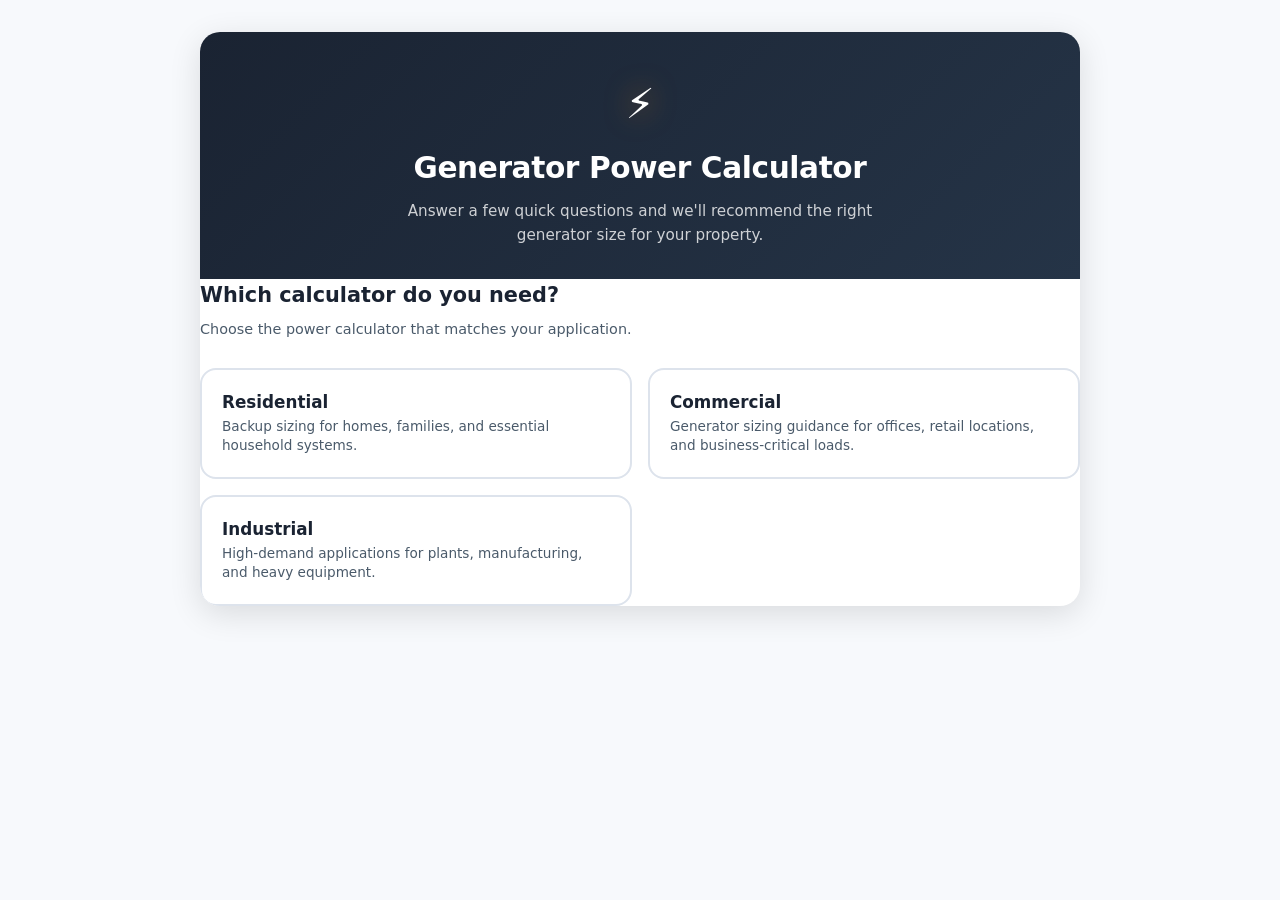
==== commit 4b7d10d8: "Wix 3 branch code Updated titles and labels for clarity and consistency. Removed unnecessary section" ====
--- a/index.html
+++ b/index.html
@@ -3,7 +3,7 @@
 <head>
   <meta charset="UTF-8" />
   <meta name="viewport" content="width=device-width, initial-scale=1.0" />
-  <title>Residential Generator Power Calculator | Ontivity Power</title>
+  <title>Generator Power Calculator | Ontivity Power</title>
   <link rel="stylesheet" href="styles.css" />
 </head>
 <body>
@@ -11,220 +11,225 @@
 
     <!-- Header -->
     <div class="calc-header">
-      <div class="calc-header-icon">⚡</div>
-      <h1>Generator Power Calculator</h1>
-      <p>Answer a few quick questions and we'll recommend the right generator size for your home.</p>
+      <div class="calc-header-icon" aria-hidden="true">⚡</div>
+      <h1 id="calc-title">Generator Power Calculator</h1>
+      <p id="calc-subtitle">Answer a few quick questions and we'll recommend the right generator size for your property.</p>
     </div>
 
-    <!-- Progress bar -->
-    <div class="progress-bar" aria-hidden="true">
-      <div class="progress-fill" id="progress-fill"></div>
-    </div>
-
-    <!-- Step labels -->
-    <div class="step-labels" aria-hidden="true">
-      <span class="step-label" data-step="0">Coverage</span>
-      <span class="step-label" data-step="1">Heating</span>
-      <span class="step-label" data-step="2">Appliances</span>
-      <span class="step-label" data-step="3">Review</span>
-      <span class="step-label" data-step="4">Results</span>
-    </div>
-
-    <!-- ── STEP 0: Coverage Level ── -->
-    <section class="step" id="step-0" data-step="0">
+    <!-- Calculator Type Branching -->
+    <section class="branch-step" id="branch-step">
       <div class="step-intro">
-        <h2>What level of backup power do you need?</h2>
-        <p>This helps us pre-select sensible defaults. You can adjust everything in the next steps.</p>
-      </div>
-
-      <div class="coverage-cards" id="coverage-cards">
-        <button class="coverage-card" data-coverage="essential" aria-pressed="false">
-          <span class="coverage-icon">🔌</span>
+        <h2>Which calculator do you need?</h2>
+        <p>Choose the power calculator that matches your application.</p>
+      </div>
+
+      <div class="coverage-cards branch-cards" id="segment-cards">
+        <button class="coverage-card segment-card" data-segment="residential" aria-pressed="false">
           <div class="coverage-info">
-            <strong>Essential Only</strong>
-            <span class="coverage-sub">Keep critical systems running during an outage — lights, refrigerator, heating, sump pump, and any medical equipment.</span>
-            <span class="coverage-range">Typically 7,500 – 18,000W</span>
+            <strong>Residential</strong>
+            <span class="coverage-sub">Backup sizing for homes, families, and essential household systems.</span>
           </div>
         </button>
-        <button class="coverage-card" data-coverage="whole" aria-pressed="false">
-          <span class="coverage-icon">🏠</span>
+        <button class="coverage-card segment-card" data-segment="commercial" aria-pressed="false">
           <div class="coverage-info">
-            <strong>Whole House</strong>
-            <span class="coverage-sub">Power virtually everything — including air conditioning, laundry, electric range, and all of the above.</span>
-            <span class="coverage-range">Typically 20,000 – 36,000W+</span>
+            <strong>Commercial</strong>
+            <span class="coverage-sub">Generator sizing guidance for offices, retail locations, and business-critical loads.</span>
           </div>
         </button>
+        <button class="coverage-card segment-card" data-segment="industrial" aria-pressed="false">
+          <div class="coverage-info">
+            <strong>Industrial</strong>
+            <span class="coverage-sub">High-demand applications for plants, manufacturing, and heavy equipment.</span>
+          </div>
+        </button>
       </div>
     </section>
 
-    <!-- ── STEP 1: Heating Fuel Type ── -->
-    <section class="step" id="step-1" data-step="1">
-      <div class="step-intro">
-        <h2>How do you heat your home?</h2>
-        <p>Heating is often the biggest factor in generator sizing. This auto-selects the right appliance for you.</p>
-      </div>
-
-      <div class="fuel-cards" id="fuel-cards">
-        <button class="fuel-card" data-fuel="gas" aria-pressed="false">
-          <span class="fuel-icon">🔥</span>
-          <span class="fuel-label">Natural Gas</span>
-          <span class="fuel-note">~800W blower</span>
-        </button>
-        <button class="fuel-card" data-fuel="propane" aria-pressed="false">
-          <span class="fuel-icon">🛢️</span>
-          <span class="fuel-label">Propane</span>
-          <span class="fuel-note">~800W blower</span>
-        </button>
-        <button class="fuel-card" data-fuel="oil" aria-pressed="false">
-          <span class="fuel-icon">🪣</span>
-          <span class="fuel-label">Heating Oil / Boiler</span>
-          <span class="fuel-note">~800W blower</span>
-        </button>
-        <button class="fuel-card" data-fuel="electric" aria-pressed="false">
-          <span class="fuel-icon">⚡</span>
-          <span class="fuel-label">Electric Baseboard</span>
-          <span class="fuel-note">~5,000W</span>
-        </button>
-        <button class="fuel-card" data-fuel="heatpump" aria-pressed="false">
-          <span class="fuel-icon">🌡️</span>
-          <span class="fuel-label">Heat Pump</span>
-          <span class="fuel-note">2,000 – 5,000W</span>
-        </button>
-        <button class="fuel-card" data-fuel="none" aria-pressed="false">
-          <span class="fuel-icon">🏢</span>
-          <span class="fuel-label">Space Heaters / Other</span>
-          <span class="fuel-note">~1,500W each</span>
-        </button>
-      </div>
-    </section>
-
-    <!-- ── STEP 2: Appliance Selection ── -->
-    <section class="step" id="step-2" data-step="2">
-      <div class="step-intro">
-        <h2>Select your appliances</h2>
-        <p>Check everything you want to run during a power outage. Adjust quantities in the next step.</p>
-      </div>
-
-      <div class="tab-bar" role="tablist" aria-label="Appliance categories">
-        <button class="tab-btn active" role="tab" aria-selected="true" data-tab="essential">Essential</button>
-        <button class="tab-btn" role="tab" aria-selected="false" data-tab="kitchen">Kitchen</button>
-        <button class="tab-btn" role="tab" aria-selected="false" data-tab="hvac">HVAC &amp; Heat</button>
-        <button class="tab-btn" role="tab" aria-selected="false" data-tab="laundry">Laundry</button>
-        <button class="tab-btn" role="tab" aria-selected="false" data-tab="entertainment">Entertainment</button>
-        <button class="tab-btn" role="tab" aria-selected="false" data-tab="medical">Medical</button>
-        <button class="tab-btn" role="tab" aria-selected="false" data-tab="outdoor">Outdoor</button>
-        <button class="tab-btn" role="tab" aria-selected="false" data-tab="custom">+ Custom</button>
-      </div>
-
-      <div class="appliance-panel" id="appliance-panel">
-        <!-- Populated by calculator.js -->
-      </div>
-
-      <!-- Custom appliance form (shown when custom tab active) -->
-      <div class="custom-form" id="custom-form" style="display:none">
-        <h3>Add a custom appliance</h3>
-        <div class="custom-fields">
-          <input type="text" id="custom-name" placeholder="Appliance name" maxlength="50" />
-          <div class="custom-watts-row">
-            <label>
-              Running watts
-              <input type="number" id="custom-running" placeholder="e.g. 1200" min="1" max="50000" />
-            </label>
-            <label>
-              Surge watts <span class="optional">(optional)</span>
-              <input type="number" id="custom-surge" placeholder="e.g. 3600" min="1" max="100000" />
-            </label>
-          </div>
-          <button class="btn btn-secondary" id="add-custom-btn">Add Appliance</button>
-        </div>
-      </div>
-
-      <!-- Running total badge -->
-      <div class="running-total-bar" id="running-total-bar">
-        <span class="rt-label">Selected load so far:</span>
-        <span class="rt-value" id="rt-running">0 W</span>
-        <span class="rt-sep">running</span>
-        <span class="rt-value rt-surge" id="rt-surge">0 W</span>
-        <span class="rt-sep">peak</span>
-      </div>
-    </section>
-
-    <!-- ── STEP 3: Review & Adjust ── -->
-    <section class="step" id="step-3" data-step="3">
-      <div class="step-intro">
-        <h2>Review &amp; adjust your list</h2>
-        <p>Update quantities or remove items. Totals update instantly.</p>
-      </div>
-
-      <div id="review-empty" class="empty-state" style="display:none">
-        <span class="empty-icon">🔌</span>
-        <p>No appliances selected yet. Go back and choose what you need to power.</p>
-      </div>
-
-      <div id="review-table-wrap" style="display:none">
-        <table class="review-table" aria-label="Selected appliances">
-          <thead>
-            <tr>
-              <th>Appliance</th>
-              <th class="col-qty">Qty</th>
-              <th class="col-watts">Running W</th>
-              <th class="col-watts">Surge W</th>
-              <th class="col-remove" aria-label="Remove"></th>
-            </tr>
-          </thead>
-          <tbody id="review-tbody"></tbody>
-          <tfoot>
-            <tr class="total-row">
-              <td colspan="2"><strong>Totals</strong></td>
-              <td><strong id="review-total-running">0 W</strong></td>
-              <td><strong id="review-total-surge">0 W</strong></td>
-              <td></td>
-            </tr>
-          </tfoot>
-        </table>
-      </div>
-    </section>
-
-    <!-- ── STEP 4: Results ── -->
-    <section class="step" id="step-4" data-step="4">
-      <div class="step-intro">
-        <h2>Your Generator Recommendation</h2>
-        <p>Based on your selections, here's what you need.</p>
-      </div>
-
-      <div class="results-grid">
-        <div class="stat-card">
-          <div class="stat-value" id="res-running">—</div>
-          <div class="stat-label">Running Watts</div>
-        </div>
-        <div class="stat-card stat-card-peak">
-          <div class="stat-value" id="res-peak">—</div>
-          <div class="stat-label">Peak / Surge Watts</div>
-        </div>
-      </div>
-
-      <div class="rec-card" id="rec-card">
-        <!-- Populated by JS -->
-      </div>
-
-      <div class="generator-type-block" id="generator-type-block">
-        <!-- Populated by JS -->
-      </div>
-
-      <div class="tips-block" id="tips-block">
-        <!-- Populated by JS -->
-      </div>
-
-      <div class="cta-block">
-        <p>Ready to find the right generator?</p>
-        <a class="btn btn-primary btn-cta" id="cta-btn" href="#">Browse Generators at Ontivity Power →</a>
-        <button class="btn btn-ghost btn-restart" id="btn-restart">Start Over</button>
-      </div>
-    </section>
-
-    <!-- Navigation -->
-    <div class="calc-nav">
-      <button class="btn btn-ghost" id="btn-back" style="visibility:hidden">← Back</button>
+    <!-- Residential / Commercial / Industrial Flow -->
+    <div id="residential-flow" style="display:none">
+
+      <!-- Progress bar -->
+      <div class="progress-bar" aria-hidden="true">
+        <div class="progress-fill" id="progress-fill"></div>
+      </div>
+
+      <!-- Step labels -->
+      <div class="step-labels" aria-hidden="true">
+        <span class="step-label" data-step="0">Coverage</span>
+        <span class="step-label" data-step="1">Heating</span>
+        <span class="step-label" data-step="2">Appliances</span>
+        <span class="step-label" data-step="3">Review</span>
+        <span class="step-label" data-step="4">Results</span>
+      </div>
+
+      <!-- ── STEP 0: Coverage Level ── -->
+      <section class="step" id="step-0" data-step="0">
+        <div class="step-intro">
+          <h2>What level of backup power do you need?</h2>
+          <p>This pre-selects sensible defaults. You can customize everything in the next steps.</p>
+        </div>
+        <div class="coverage-cards" id="coverage-cards">
+          <button class="coverage-card" data-coverage="essential" aria-pressed="false">
+            <div class="coverage-info">
+              <strong>Essential Only</strong>
+              <span class="coverage-sub">Keep critical systems running during an outage — lights, refrigerator, heating, sump pump, and any medical equipment.</span>
+              <span class="coverage-range">Typically 7,500 – 18,000W</span>
+            </div>
+          </button>
+          <button class="coverage-card" data-coverage="whole" aria-pressed="false">
+            <div class="coverage-info">
+              <strong>Whole House</strong>
+              <span class="coverage-sub">Power virtually everything — including air conditioning, laundry, electric range, and all of the above.</span>
+              <span class="coverage-range">Typically 20,000 – 36,000W+</span>
+            </div>
+          </button>
+        </div>
+      </section>
+
+      <!-- ── STEP 1: Heating Fuel Type ── -->
+      <section class="step" id="step-1" data-step="1">
+        <div class="step-intro">
+          <h2>What is your primary heating system?</h2>
+          <p>This helps us estimate one of your largest loads. We'll pre-select matching equipment.</p>
+        </div>
+        <div class="fuel-cards" id="fuel-cards">
+          <button class="fuel-card" data-fuel="gas" aria-pressed="false">
+            <span class="fuel-label">Natural Gas</span>
+            <span class="fuel-note">~800W blower</span>
+          </button>
+          <button class="fuel-card" data-fuel="propane" aria-pressed="false">
+            <span class="fuel-label">Propane</span>
+            <span class="fuel-note">~800W blower</span>
+          </button>
+          <button class="fuel-card" data-fuel="oil" aria-pressed="false">
+            <span class="fuel-label">Heating Oil / Boiler</span>
+            <span class="fuel-note">~800W blower</span>
+          </button>
+          <button class="fuel-card" data-fuel="electric" aria-pressed="false">
+            <span class="fuel-label">Electric Baseboard</span>
+            <span class="fuel-note">~5,000W</span>
+          </button>
+          <button class="fuel-card" data-fuel="heatpump" aria-pressed="false">
+            <span class="fuel-label">Heat Pump</span>
+            <span class="fuel-note">2,000 – 5,000W</span>
+          </button>
+          <button class="fuel-card" data-fuel="none" aria-pressed="false">
+            <span class="fuel-label">Space Heaters / Other</span>
+            <span class="fuel-note">~1,500W each</span>
+          </button>
+        </div>
+      </section>
+
+      <!-- ── STEP 2: Appliance Selection ── -->
+      <section class="step" id="step-2" data-step="2">
+        <div class="step-intro">
+          <h2>Select your appliances</h2>
+          <p>Check everything you want to run during a power outage. Adjust quantities in the next step.</p>
+        </div>
+        <div class="tab-bar" role="tablist" aria-label="Appliance categories">
+          <button class="tab-btn active" role="tab" aria-selected="true" data-tab="essential">Essential</button>
+          <button class="tab-btn" role="tab" aria-selected="false" data-tab="kitchen">Kitchen</button>
+          <button class="tab-btn" role="tab" aria-selected="false" data-tab="hvac">HVAC &amp; Heat</button>
+          <button class="tab-btn" role="tab" aria-selected="false" data-tab="laundry">Laundry</button>
+          <button class="tab-btn" role="tab" aria-selected="false" data-tab="entertainment">Entertainment</button>
+          <button class="tab-btn" role="tab" aria-selected="false" data-tab="medical">Medical</button>
+          <button class="tab-btn" role="tab" aria-selected="false" data-tab="outdoor">Outdoor</button>
+          <button class="tab-btn" role="tab" aria-selected="false" data-tab="custom">+ Custom</button>
+        </div>
+        <div class="appliance-panel" id="appliance-panel"></div>
+        <div class="custom-form" id="custom-form" style="display:none">
+          <h3>Add a custom appliance</h3>
+          <div class="custom-fields">
+            <input type="text" id="custom-name" placeholder="Appliance name" maxlength="50" />
+            <div class="custom-watts-row">
+              <label>
+                Running watts
+                <input type="number" id="custom-running" placeholder="e.g. 1200" min="1" max="50000" />
+              </label>
+              <label>
+                Surge watts <span class="optional">(optional)</span>
+                <input type="number" id="custom-surge" placeholder="e.g. 3600" min="1" max="100000" />
+              </label>
+            </div>
+            <button class="btn btn-secondary" id="add-custom-btn">Add Appliance</button>
+          </div>
+        </div>
+        <div class="running-total-bar" id="running-total-bar">
+          <span class="rt-label">Selected load so far:</span>
+          <span class="rt-value" id="rt-running">0 W</span>
+          <span class="rt-sep">running</span>
+          <span class="rt-value rt-surge" id="rt-surge">0 W</span>
+          <span class="rt-sep">peak</span>
+        </div>
+      </section>
+
+      <!-- ── STEP 3: Review & Adjust ── -->
+      <section class="step" id="step-3" data-step="3">
+        <div class="step-intro">
+          <h2>Review &amp; adjust your list</h2>
+          <p>Update quantities or remove items. Totals update instantly.</p>
+        </div>
+        <div id="review-empty" class="empty-state" style="display:none">
+          <p>No appliances selected yet. Go back and choose what you need to power.</p>
+        </div>
+        <div id="review-table-wrap" style="display:none">
+          <table class="review-table" aria-label="Selected appliances">
+            <thead>
+              <tr>
+                <th>Appliance</th>
+                <th class="col-qty">Qty</th>
+                <th class="col-watts">Running W</th>
+                <th class="col-watts">Surge W</th>
+                <th class="col-remove" aria-label="Remove"></th>
+              </tr>
+            </thead>
+            <tbody id="review-tbody"></tbody>
+            <tfoot>
+              <tr class="total-row">
+                <td colspan="2"><strong>Totals</strong></td>
+                <td><strong id="review-total-running">0 W</strong></td>
+                <td><strong id="review-total-surge">0 W</strong></td>
+                <td></td>
+              </tr>
+            </tfoot>
+          </table>
+        </div>
+      </section>
+
+      <!-- ── STEP 4: Results ── -->
+      <section class="step" id="step-4" data-step="4">
+        <div class="step-intro">
+          <h2>Your Generator Recommendation</h2>
+          <p>Based on your selections, here's what you need.</p>
+        </div>
+        <div class="results-grid">
+          <div class="stat-card">
+            <div class="stat-value" id="res-running">—</div>
+            <div class="stat-label">Running Watts</div>
+          </div>
+          <div class="stat-card stat-card-peak">
+            <div class="stat-value" id="res-peak">—</div>
+            <div class="stat-label">Peak / Surge Watts</div>
+          </div>
+        </div>
+        <div class="rec-card" id="rec-card"></div>
+        <div class="generator-type-block" id="generator-type-block"></div>
+        <div class="tips-block">
+          <h3>Recommended next steps</h3>
+          <ul class="tips-list" id="tips-list"></ul>
+        </div>
+        <div class="cta-block">
+          <p>Want a professional recommendation for your setup?</p>
+          <a class="btn btn-primary btn-cta" id="cta-btn" href="#" target="_blank" rel="noopener">Get Expert Help</a>
+          <button class="btn btn-ghost btn-restart" id="btn-restart">Start Over</button>
+        </div>
+      </section>
+
+    </div><!-- /#residential-flow -->
+
+    <!-- Navigation — hidden on branch step, shown once inside the flow -->
+    <div class="calc-nav" id="calc-nav" style="display:none">
+      <button class="btn btn-secondary" id="btn-back" style="visibility:hidden">← Back</button>
       <button class="btn btn-primary" id="btn-next">Next →</button>
     </div>
 
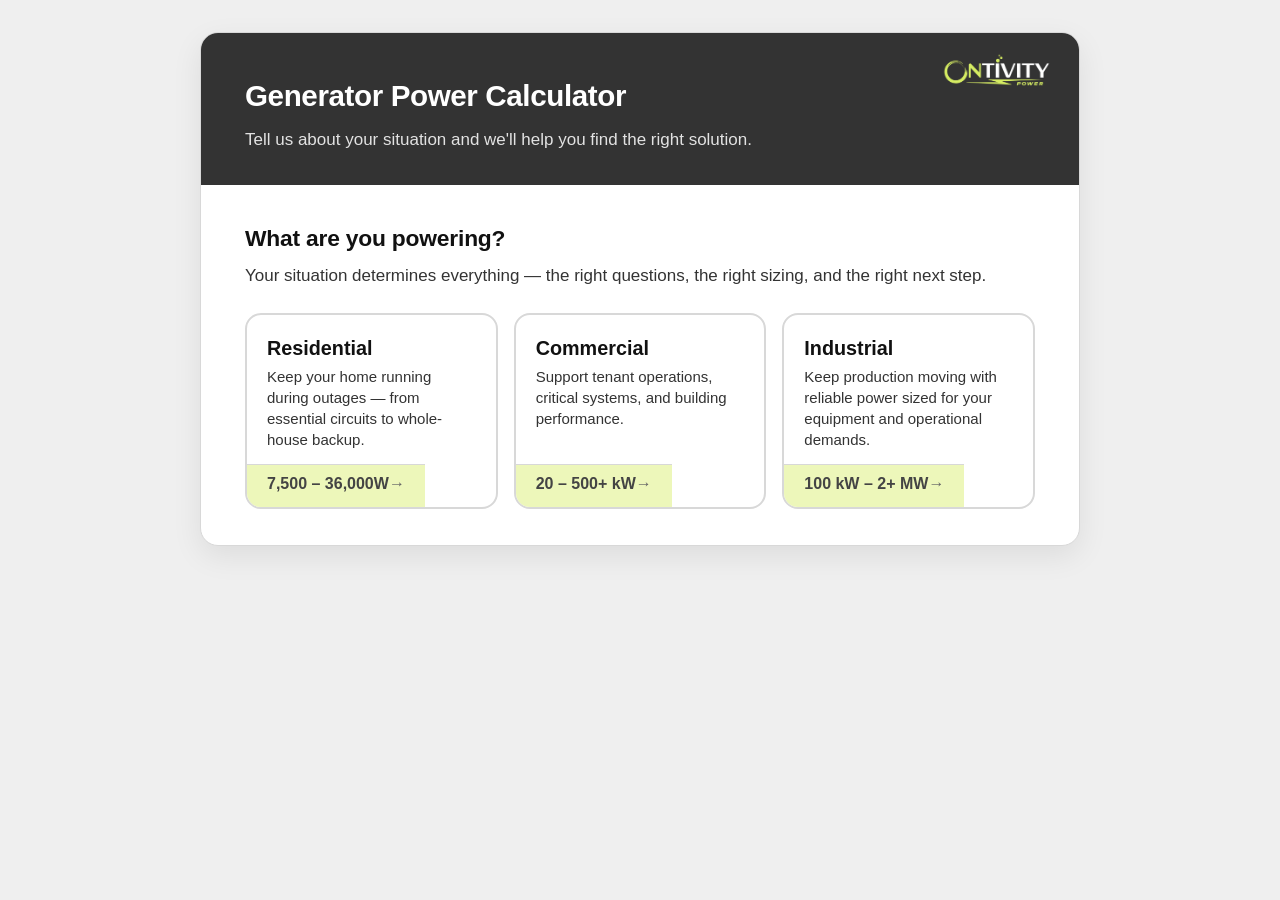
==== commit e984d94d: "Update from claude" ====
--- a/index.html
+++ b/index.html
@@ -1,240 +1,1296 @@
 <!DOCTYPE html>
 <html lang="en">
 <head>
-  <meta charset="UTF-8" />
-  <meta name="viewport" content="width=device-width, initial-scale=1.0" />
+  <meta charset="UTF-8"/>
+  <meta name="viewport" content="width=device-width,initial-scale=1.0"/>
   <title>Generator Power Calculator | Ontivity Power</title>
-  <link rel="stylesheet" href="styles.css" />
+  <style>
+/* ============================================================
+   Ontivity Power — Generator Calculator
+   ============================================================ */
+*,*::before,*::after{box-sizing:border-box;margin:0;padding:0}
+:root{
+  --brand:#B6DA2E;--brand-dark:#A3C425;--brand-light:#EDF7BA;
+  --navy:#111111;--text:#111111;--text-2:#333333;--text-3:#656565;
+  --bg:#EFEFEF;--bg-card:#FFFFFF;--border:#D8D8D8;--border-focus:#B6DA2E;
+  --green:#16A34A;--green-bg:#DCFCE7;--amber:#D97706;--amber-bg:#FEF3C7;
+  --red:#DC2626;--red-bg:#FEE2E2;--blue-bg:#EFF6FF;--blue-border:#93C5FD;
+  --r-sm:6px;--r-md:10px;--r-lg:16px;--r-xl:20px;
+  --shadow-sm:0 1px 3px rgba(0,0,0,0.07);
+  --shadow-md:0 4px 16px rgba(0,0,0,0.09);
+  --shadow-lg:0 8px 32px rgba(0,0,0,0.12);
+  --ease:0.18s ease;
+  --font:'Helvetica Neue','Helvetica',Arial,sans-serif;
+}
+html{font-size:16px}body{font-family:var(--font);background:var(--bg);color:var(--text);line-height:1.55;min-height:100vh;display:flex;align-items:flex-start;justify-content:center;padding:32px 16px 64px;font-size:16px}
+.calc-wrapper{width:100%;max-width:880px;background:var(--bg-card);border-radius:18px;box-shadow:0 10px 30px rgba(0,0,0,0.08);border:1px solid var(--border);overflow:hidden;display:flex;flex-direction:column}
+.calc-header{background:#333333;color:#fff;padding:40px 44px 32px;text-align:left}
+.calc-header h1{font-size:1.85rem;font-weight:800;letter-spacing:-.4px;margin-bottom:8px}
+.calc-header p{font-size:1.0625rem;opacity:.86;max-width:none;white-space:nowrap;margin:0}
+
+/* icon-free mode */
+.calc-header-icon,.coverage-icon,.fuel-icon,.app-icon,.rec-emoji,.empty-icon,.opt-icon{display:none !important}
+.coverage-card,.fuel-card,.app-card,.rec-card,.option-card{gap:10px}
+
+/* track badge */
+.track-badge{display:none;padding:8px 44px;background:var(--bg);border-bottom:1px solid var(--border);font-size:1rem;font-weight:600;text-transform:uppercase;letter-spacing:.6px;color:var(--text-3)}
+.track-badge.visible{display:block}
+.track-badge strong{color:var(--text-2)}
+
+/* progress */
+.progress-bar{height:4px;background:var(--border)}
+.progress-fill{height:100%;background:var(--brand);transition:width 0.35s ease;width:0%}
+.step-labels{display:flex;justify-content:space-between;padding:10px 44px 0;background:var(--bg-card)}
+.step-label{font-size:1rem;font-weight:600;text-transform:uppercase;letter-spacing:.5px;color:var(--text-3);transition:color var(--ease);cursor:default;flex:1;text-align:center}
+.step-label.active{color:var(--brand)}
+.step-label.done{color:var(--text)}
+
+/* branch screen */
+.branch-screen{padding:36px 44px 36px}
+.branch-screen .step-intro{margin-bottom:24px}
+.branch-cards{display:grid;grid-template-columns:repeat(3,1fr);gap:16px}
+.segment-card{display:flex;flex-direction:column;padding:0;border:2px solid var(--border);border-radius:var(--r-lg);background:var(--bg-card);cursor:pointer;text-align:left;font-family:var(--font);transition:all var(--ease);overflow:hidden;min-height:160px}
+.segment-card:hover{border-color:#BFBFBF;box-shadow:var(--shadow-md);transform:translateY(-2px)}
+.segment-card[aria-pressed="true"]{border-color:var(--brand);box-shadow:0 0 0 3px rgba(182,218,46,.35)}
+.seg-body{flex:1;padding:22px 20px 14px;display:flex;flex-direction:column;gap:6px}
+.seg-title{font-size:1.2375rem;font-weight:700;color:var(--text);font-family:"Helvetica Neue","Helvetica",Arial,sans-serif}
+.seg-desc{font-size:0.9375rem;color:var(--text-2);line-height:1.4}
+.seg-footer{padding:10px 20px 14px;border-top:1px solid var(--border);background:var(--brand-light);display:flex;align-items:center;justify-content:space-between}
+.seg-range{font-size:1rem;font-weight:700;color:#444}
+.seg-arrow{font-size:1rem;color:var(--text-3);transition:transform var(--ease)}
+.segment-card:hover .seg-arrow,.segment-card[aria-pressed="true"] .seg-arrow{transform:translateX(4px);color:var(--text-2)}
+
+/* steps */
+.step{display:none;padding:36px 44px 20px;animation:fadeUp .22s ease}
+.step.active{display:block}
+@keyframes fadeUp{from{opacity:0;transform:translateY(8px)}to{opacity:1;transform:translateY(0)}}
+.step-intro{margin-bottom:28px}
+.step-intro h2{font-size:1.425rem;font-weight:700;margin-bottom:6px;font-family:"Helvetica Neue","Helvetica",Arial,sans-serif;letter-spacing:-.2px}
+.step-intro p{font-size:1.0625rem;color:var(--text-2)}
+
+/* coverage cards */
+.coverage-cards{display:grid;grid-template-columns:1fr 1fr;gap:16px}
+.coverage-card{display:flex;flex-direction:column;padding:0;border:2px solid var(--border);border-radius:var(--r-lg);background:var(--bg-card);cursor:pointer;text-align:left;font-family:var(--font);transition:all var(--ease);overflow:hidden}
+.coverage-card:hover{border-color:#BFBFBF;box-shadow:var(--shadow-sm);transform:translateY(-2px)}
+.coverage-card[aria-pressed="true"]{border-color:var(--brand);background:var(--brand-light);box-shadow:0 0 0 3px rgba(182,218,46,.35)}
+.coverage-icon{font-size:2rem;flex-shrink:0;line-height:1;margin-top:2px}
+.coverage-info{display:flex;flex-direction:column;gap:5px}
+.coverage-info strong{font-size:1.2375rem;font-weight:700;color:var(--text);font-family:"Helvetica Neue","Helvetica",Arial,sans-serif;display:block;margin-bottom:6px}
+.coverage-sub{font-size:0.9375rem;color:var(--text-2);line-height:1.5}
+/* coverage-range now handled in .coverage-footer rule */
+
+/* fuel cards */
+.fuel-cards{display:grid;grid-template-columns:repeat(3,1fr);gap:14px}
+.fuel-card{display:flex;flex-direction:column;align-items:center;gap:7px;padding:20px 12px 16px;border:2px solid var(--border);border-radius:var(--r-lg);background:var(--bg-card);cursor:pointer;font-family:var(--font);transition:all var(--ease);text-align:center}
+.fuel-card:hover{border-color:#BFBFBF;transform:translateY(-2px);box-shadow:var(--shadow-sm)}
+.fuel-card[aria-pressed="true"]{border-color:var(--brand);background:var(--brand-light);box-shadow:0 0 0 3px rgba(182,218,46,.35)}
+.fuel-icon{font-size:1.8rem;line-height:1}
+.fuel-label{font-size:1.1875rem;font-weight:700;color:var(--text);font-family:"Helvetica Neue","Helvetica",Arial,sans-serif}
+.fuel-note{font-size:0.9375rem;color:var(--text-3)}
+
+/* tabs */
+.tab-bar{display:flex;flex-wrap:wrap;gap:8px;margin-bottom:20px}
+.tab-btn{padding:7px 15px;border:1.5px solid var(--border);border-radius:20px;background:var(--bg-card);color:var(--text-2);font-size:1rem;font-weight:500;cursor:pointer;transition:all var(--ease);font-family:var(--font)}
+.tab-btn:hover{border-color:var(--brand);color:var(--text)}
+.tab-btn.active{background:var(--brand);border-color:var(--brand);color:#111}
+
+/* appliance panel */
+.appliance-panel{display:grid;grid-template-columns:repeat(auto-fill,minmax(200px,1fr));gap:12px;margin-bottom:20px;min-height:140px}
+.app-card{display:flex;align-items:flex-start;gap:11px;padding:13px 14px;border:1.5px solid var(--border);border-radius:var(--r-md);background:var(--bg-card);cursor:pointer;transition:all var(--ease);user-select:none}
+.app-card:hover{border-color:var(--brand);box-shadow:var(--shadow-sm);transform:translateY(-1px)}
+.app-card.selected{border-color:var(--brand);background:var(--brand-light);box-shadow:0 0 0 2px rgba(182,218,46,.3)}
+.app-check{width:20px;height:20px;border:2px solid var(--border);border-radius:4px;flex-shrink:0;display:flex;align-items:center;justify-content:center;transition:all var(--ease);margin-top:1px}
+.app-card.selected .app-check{background:var(--brand);border-color:var(--brand)}
+.app-card.selected .app-check::after{content:'✓';color:#111;font-size:1rem;font-weight:800}
+.app-icon{font-size:1.25rem;flex-shrink:0}
+.app-info{flex:1;min-width:0}
+.app-name{font-size:1.0625rem;font-weight:700;color:var(--text);line-height:1.3;margin-bottom:3px;font-family:"Helvetica Neue","Helvetica",Arial,sans-serif}
+.app-watts{font-size:0.9375rem;color:var(--text-3);line-height:1.4}
+
+/* custom form */
+.custom-form{border:1.5px dashed var(--border);border-radius:var(--r-md);padding:20px;margin-bottom:20px}
+.custom-form h3{font-size:1rem;font-weight:600;color:var(--text-2);margin-bottom:14px}
+.custom-fields{display:flex;flex-direction:column;gap:12px}
+.custom-fields input[type="text"],.custom-fields input[type="number"]{width:100%;padding:9px 12px;border:1.5px solid var(--border);border-radius:var(--r-sm);font-size:1rem;font-family:var(--font);color:var(--text);background:var(--bg-card);transition:border-color var(--ease)}
+.custom-fields input:focus{outline:none;border-color:var(--border-focus)}
+.custom-watts-row{display:grid;grid-template-columns:1fr 1fr;gap:12px}
+.custom-watts-row label{font-size:1rem;font-weight:500;color:var(--text-2);display:flex;flex-direction:column;gap:5px}
+.optional{font-weight:400;color:var(--text-3);font-size:1rem}
+
+/* running total */
+.running-total-bar{display:flex;align-items:center;gap:8px;padding:10px 16px;background:#fff;border:1px solid var(--border);border-radius:var(--r-md);font-size:1rem}
+.rt-label{color:var(--text-2);margin-right:2px}
+.rt-value{font-weight:700;color:var(--text);font-size:1rem}
+.rt-surge{color:var(--text-2)}
+.rt-sep{color:var(--text-3);font-size:1rem}
+
+/* review table */
+.review-table{width:100%;border-collapse:collapse;font-size:1rem}
+.review-table th{text-align:left;padding:9px 12px;font-size:1rem;font-weight:600;text-transform:uppercase;letter-spacing:.5px;color:var(--text-3);border-bottom:2px solid var(--border)}
+.review-table td{padding:11px 12px;border-bottom:1px solid var(--border);vertical-align:middle}
+.review-table tbody tr:hover{background:var(--bg)}
+.col-qty{width:100px}.col-watts{width:110px}.col-remove{width:44px;text-align:right}
+.total-row td{border-top:2px solid var(--border);border-bottom:none;padding-top:13px;font-size:1rem}
+.qty-ctrl{display:flex;align-items:center;gap:7px}
+.qty-btn{width:28px;height:28px;border:1.5px solid var(--border);border-radius:5px;background:var(--bg-card);color:var(--text);font-size:1.1rem;line-height:1;cursor:pointer;font-family:var(--font);transition:all var(--ease);display:flex;align-items:center;justify-content:center}
+.qty-btn:hover{border-color:var(--brand);color:var(--brand)}
+.qty-num{min-width:20px;text-align:center;font-weight:600;font-size:1rem}
+.remove-btn{background:none;border:none;color:var(--text-3);cursor:pointer;font-size:1.05rem;padding:4px 6px;border-radius:4px;transition:all var(--ease);font-family:var(--font);line-height:1}
+.remove-btn:hover{color:var(--red);background:var(--red-bg)}
+
+/* empty state */
+.empty-state{text-align:center;padding:52px 24px;color:var(--text-3)}
+.empty-icon{font-size:2.8rem;display:block;margin-bottom:12px}
+
+/* results */
+.results-grid{display:grid;grid-template-columns:1fr 1fr;gap:16px;margin-bottom:22px}
+.stat-card{background:#fff;border:1.5px solid var(--border);border-radius:var(--r-md);padding:20px 22px;text-align:center}
+.stat-card-peak{background:var(--brand-light);border-color:#DAEE7D}
+.stat-value{font-size:2rem;font-weight:800;color:var(--navy);line-height:1.1;margin-bottom:5px}
+.stat-card-peak .stat-value{color:var(--text)}
+.stat-label{font-size:1rem;font-weight:600;text-transform:uppercase;letter-spacing:.5px;color:var(--text-3)}
+.rec-card{border-radius:var(--r-md);padding:22px 26px;margin-bottom:20px;display:flex;align-items:center;gap:20px;border:1.5px solid transparent}
+.rec-card.green{background:#F3F9D7;border-color:#DCEB8C}
+.rec-card.amber{background:#FFF7DD;border-color:#F2DC90}
+.rec-card.red{background:#FFF0F0;border-color:#F4B6B6}
+.rec-card.blue{background:var(--blue-bg);border-color:var(--blue-border)}
+.rec-emoji{font-size:2.2rem;flex-shrink:0}
+.rec-body h3{font-size:1.1rem;font-weight:700;margin-bottom:4px;font-family:"Helvetica Neue","Helvetica",Arial,sans-serif}
+.rec-size{font-size:1.75rem;font-weight:800;color:var(--text);display:block;margin:4px 0 6px;line-height:1}
+.rec-body p{font-size:1rem;color:var(--text-2);line-height:1.5}
+.generator-type-block{border:1.5px solid var(--border);border-radius:var(--r-md);padding:16px 20px;margin-bottom:20px;font-size:1rem;color:var(--text-2);line-height:1.5}
+.generator-type-block strong{display:block;font-size:1rem;text-transform:uppercase;letter-spacing:.5px;color:var(--text-3);margin-bottom:6px}
+.tips-block{margin-bottom:24px}
+.tips-block h3{font-size:1rem;font-weight:700;text-transform:uppercase;letter-spacing:.5px;color:var(--text-3);margin-bottom:10px}
+.tips-list{list-style:none;display:flex;flex-direction:column;gap:8px}
+.tips-list li{padding-left:20px;position:relative;font-size:1rem;color:var(--text-2);line-height:1.5}
+.tips-list li::before{content:'•';position:absolute;left:0;color:#9DBB15;font-weight:700}
+.cta-block{text-align:center;padding:24px;background:#fff;border-radius:var(--r-md);border:1.5px dashed var(--border);display:flex;flex-direction:column;align-items:center;gap:12px}
+.cta-block p{font-size:1rem;color:var(--text-2)}
+.cta-sub{font-size:1rem !important;color:var(--text-3) !important}
+.btn-cta{display:inline-block;text-decoration:none;font-size:1rem;padding:13px 36px;white-space:nowrap;font-family:"Helvetica Neue","Helvetica",Arial,sans-serif;font-weight:700;letter-spacing:-.1px}
+.btn-restart{font-size:1rem;padding:7px 16px}
+
+/* option cards (multi-select) */
+.option-cards{display:grid;gap:10px;margin-top:4px}
+.option-cards-2{grid-template-columns:1fr 1fr}
+.option-card{display:flex;align-items:center;gap:12px;padding:13px 15px;border:1.5px solid var(--border);border-radius:var(--r-md);background:var(--bg-card);cursor:pointer;font-family:var(--font);transition:all var(--ease);text-align:left}
+.option-card:hover{border-color:#BFBFBF;box-shadow:var(--shadow-sm)}
+.option-card[aria-pressed="true"]{border-color:var(--brand);background:var(--brand-light);box-shadow:0 0 0 2px rgba(182,218,46,.3)}
+.opt-check{width:19px;height:19px;border:2px solid var(--border);border-radius:4px;flex-shrink:0;display:flex;align-items:center;justify-content:center;transition:all var(--ease)}
+.option-card[aria-pressed="true"] .opt-check{background:var(--brand);border-color:var(--brand)}
+.option-card[aria-pressed="true"] .opt-check::after{content:'✓';color:#111;font-size:11px;font-weight:800}
+.opt-icon{font-size:1.2rem;flex-shrink:0}
+.opt-text{flex:1}
+.opt-name{font-size:1.1875rem;font-weight:700;display:block;color:var(--text);font-family:"Helvetica Neue","Helvetica",Arial,sans-serif}
+.opt-note{font-size:0.9375rem;color:var(--text-3)}
+
+/* form fields */
+.form-grid{display:grid;gap:18px}
+.form-grid-2{grid-template-columns:1fr 1fr}
+.form-group{display:flex;flex-direction:column;gap:7px}
+.form-label{font-size:1rem;font-weight:600;color:var(--text-2)}
+.form-label em{font-style:normal;font-weight:400;color:var(--text-3);font-size:1rem}
+.form-select,.form-input{width:100%;padding:10px 13px;border:1.5px solid var(--border);border-radius:var(--r-sm);font-size:1rem;font-family:var(--font);color:var(--text);background:var(--bg-card);transition:border-color var(--ease);-webkit-appearance:none}
+.form-select{background-image:url("data:image/svg+xml,%3Csvg xmlns='http://www.w3.org/2000/svg' width='12' height='8' viewBox='0 0 12 8'%3E%3Cpath d='M1 1l5 5 5-5' stroke='%23656565' stroke-width='1.5' fill='none' stroke-linecap='round'/%3E%3C/svg%3E");background-repeat:no-repeat;background-position:right 12px center;padding-right:32px}
+.form-select:focus,.form-input:focus{outline:none;border-color:var(--border-focus)}
+
+/* assessment blocks */
+.assessment-block{border:1.5px solid var(--border);border-radius:var(--r-md);padding:18px 20px;margin-bottom:20px;font-size:1rem;color:var(--text-2);line-height:1.6}
+.assessment-block h4{font-size:1rem;font-weight:700;text-transform:uppercase;letter-spacing:.5px;color:var(--text-3);margin-bottom:10px}
+
+/* lead form */
+.lead-form{display:flex;flex-direction:column;gap:14px}
+.lead-form-row{display:grid;grid-template-columns:1fr 1fr;gap:14px}
+.lead-form input,.lead-form textarea{width:100%;padding:10px 13px;border:1.5px solid var(--border);border-radius:var(--r-sm);font-size:1rem;font-family:var(--font);color:var(--text);background:var(--bg-card);transition:border-color var(--ease)}
+.lead-form input:focus,.lead-form textarea:focus{outline:none;border-color:var(--border-focus)}
+.lead-form textarea{resize:vertical;min-height:80px}
+.btn-full{width:100%}
+.section-divider{border:none;border-top:1px solid var(--border);margin:28px 0}
+
+/* lead summary */
+.lead-summary{background:var(--bg);border:1.5px solid var(--border);border-radius:var(--r-md);padding:16px 20px;margin-bottom:20px}
+.lead-summary h4{font-size:1rem;font-weight:700;text-transform:uppercase;letter-spacing:.5px;color:var(--text-3);margin-bottom:12px}
+.lead-summary-grid{display:grid;grid-template-columns:1fr 1fr;gap:10px}
+.lead-summary-item{font-size:1rem}
+.lead-summary-item span{color:var(--text-3);display:block;font-size:1rem;text-transform:uppercase;letter-spacing:.4px;margin-bottom:2px}
+.lead-summary-item strong{color:var(--text);font-weight:600}
+
+/* buttons */
+.btn{display:inline-flex;align-items:center;justify-content:center;gap:6px;padding:10px 22px;border-radius:var(--r-sm);font-size:1rem;font-weight:600;cursor:pointer;border:none;transition:all var(--ease);font-family:var(--font);text-decoration:none}
+.btn-primary{background:#333333;color:#fff}
+.btn-primary:hover{background:#222;box-shadow:0 4px 12px rgba(0,0,0,.25);transform:translateY(-1px)}
+.btn-secondary{background:#fff;color:var(--text);border:1.5px solid var(--border)}
+.btn-secondary:hover{border-color:var(--text-3);color:var(--text)}
+.btn-ghost{background:transparent;color:var(--text-2);border:1.5px solid var(--border)}
+.btn-ghost:hover{border-color:var(--text-3);color:var(--text)}
+
+/* nav */
+.calc-nav{display:flex;align-items:center;justify-content:space-between;padding:20px 44px;border-top:1px solid var(--border);background:var(--bg-card)}
+
+/* responsive */
+@media(max-width:660px){
+  body{padding:0}
+  .calc-wrapper{border-radius:0;min-height:100svh}
+  .calc-header{padding:28px 20px 22px} .calc-header p{white-space:normal}
+  .calc-header h1{font-size:1.45rem}
+  .step{padding:24px 20px 16px}
+  .branch-screen{padding:24px 20px 24px}
+  .branch-cards{grid-template-columns:1fr}
+  .step-labels{padding:8px 16px 0}
+  .track-badge{padding:8px 20px}
+  .coverage-cards{grid-template-columns:1fr}
+  .fuel-cards{grid-template-columns:repeat(2,1fr)}
+  .appliance-panel{grid-template-columns:repeat(auto-fill,minmax(160px,1fr))}
+  .results-grid{grid-template-columns:1fr}
+  .rec-card{flex-direction:column;text-align:center}
+  .calc-nav{padding:16px 20px}
+  .custom-watts-row{grid-template-columns:1fr}
+  .option-cards-2{grid-template-columns:1fr}
+  .form-grid-2{grid-template-columns:1fr}
+  .lead-form-row{grid-template-columns:1fr}
+  .lead-summary-grid{grid-template-columns:1fr}
+}
+@media(max-width:420px){
+  .tab-bar{gap:6px}
+  .tab-btn{padding:6px 11px;font-size:1rem}
+  .fuel-cards{grid-template-columns:1fr 1fr}
+}
+
+/* ── Selected card text overrides ── */
+.coverage-card[aria-pressed="true"] .coverage-info strong,
+.coverage-card[aria-pressed="true"] .coverage-sub,
+.coverage-card[aria-pressed="true"] .coverage-range { color: #111 !important; }
+
+.fuel-card[aria-pressed="true"] .fuel-label,
+.fuel-card[aria-pressed="true"] .fuel-note { color: #111 !important; }
+
+.segment-card[aria-pressed="true"] .seg-title,
+.segment-card[aria-pressed="true"] .seg-desc,
+.segment-card[aria-pressed="true"] .seg-range,
+.segment-card[aria-pressed="true"] .seg-arrow { color: #111 !important; }
+
+.option-card[aria-pressed="true"] .opt-name,
+.option-card[aria-pressed="true"] .opt-note { color: #111 !important; }
+
+/* font size overrides removed — set per-element above */
+
+/* Coverage range brand text — ensure visible on white bg */
+/* coverage-range colors now in coverage-footer rules above */
+
+/* ── Logo ── */
+.calc-header-wrap{position:relative}
+.calc-logo{
+  position:absolute;
+  top:20px;right:28px;
+  height:32px;
+  width:auto;
+  opacity:0.92;
+  display:block !important;
+}
+
+/* ── Header logo ── */
+.header-logo {
+  position: absolute;
+  top: 20px;
+  right: 28px;
+  height: 34px;
+  width: auto;
+  display: block !important;
+  mix-blend-mode: screen;
+}
+
+/* ── Clickable step labels ── */
+.step-label {
+  background: none;
+  border: none;
+  padding: 0 4px;
+  cursor: default;
+}
+.step-label.done {
+  cursor: pointer;
+}
+.step-label.done:hover {
+  color: var(--text-2);
+  text-decoration: underline;
+  text-underline-offset: 3px;
+}
+
+/* ── Coverage card ribbon layout ── */
+.coverage-body {
+  flex: 1;
+  padding: 22px 20px 14px;
+}
+.coverage-footer {
+  padding: 10px 20px 14px;
+  border-top: 1px solid var(--border);
+  background: var(--brand-light);
+  display: flex;
+  align-items: center;
+}
+.coverage-card[aria-pressed="true"] .coverage-footer {
+  background: rgba(182,218,46,0.4);
+  border-top-color: rgba(182,218,46,0.5);
+}
+.coverage-range {
+  font-size: 1rem;
+  font-weight: 700;
+  color: #444;
+}
+.coverage-card[aria-pressed="true"] .coverage-range { color: #111 !important; }
+
+/* ── CTA button row ── */
+.cta-btn-row {
+  display: flex;
+  gap: 12px;
+  flex-wrap: wrap;
+  justify-content: center;
+  width: 100%;
+}
+.cta-btn-row .btn-cta {
+  white-space: nowrap;
+  flex: 0 1 auto;
+}
+
+</style>
 </head>
 <body>
-  <div class="calc-wrapper" id="generator-calculator" data-cta-url="#">
-
-    <!-- Header -->
-    <div class="calc-header">
-      <div class="calc-header-icon" aria-hidden="true">⚡</div>
-      <h1 id="calc-title">Generator Power Calculator</h1>
-      <p id="calc-subtitle">Answer a few quick questions and we'll recommend the right generator size for your property.</p>
-    </div>
-
-    <!-- Calculator Type Branching -->
-    <section class="branch-step" id="branch-step">
-      <div class="step-intro">
-        <h2>Which calculator do you need?</h2>
-        <p>Choose the power calculator that matches your application.</p>
-      </div>
-
-      <div class="coverage-cards branch-cards" id="segment-cards">
-        <button class="coverage-card segment-card" data-segment="residential" aria-pressed="false">
+<div class="calc-wrapper" id="generator-calculator" data-cta-url="#">
+
+  <!-- Header -->
+  <div class="calc-header" style="position:relative">
+    <img src="[data-uri]" alt="Ontivity Power" class="header-logo">
+    <h1 id="calc-title">Know Exactly What It Takes to Keep Power On</h1>
+    <p id="calc-subtitle">From essential backup to full-scale operations — get a clear, grounded recommendation based on how your property actually runs.</p>
+  </div>
+
+  <!-- Track badge (shows once inside a track) -->
+  <div class="track-badge" id="track-badge"><strong id="track-label"></strong></div>
+
+  <!-- Progress bar + labels (hidden on branch screen) -->
+  <div id="progress-wrap" style="display:none">
+    <div class="progress-bar"><div class="progress-fill" id="progress-fill"></div></div>
+    <div class="step-labels" id="step-labels"></div>
+  </div>
+
+  <!-- ════════════════════════════════════
+       BRANCH SCREEN
+  ════════════════════════════════════ -->
+  <div class="branch-screen" id="branch-screen">
+    <div class="step-intro">
+      <h2>What are you powering?</h2>
+      <p>Your situation determines everything — the right questions, the right sizing, and the right next step.</p>
+    </div>
+    <div class="branch-cards">
+      <button class="segment-card" data-segment="residential" aria-pressed="false">
+        <div class="seg-body">
+          <span class="seg-title">Residential</span>
+          <span class="seg-desc">Keep your home running during outages — from essential circuits to whole-house backup.</span>
+        </div>
+        <div class="seg-footer">
+          <span class="seg-range">7,500 – 36,000W</span>
+          <span class="seg-arrow">→</span>
+        </div>
+      </button>
+      <button class="segment-card" data-segment="commercial" aria-pressed="false">
+        <div class="seg-body">
+          <span class="seg-title">Commercial</span>
+          <span class="seg-desc">Support tenant operations, critical systems, and building performance.</span>
+        </div>
+        <div class="seg-footer">
+          <span class="seg-range">20 – 500+ kW</span>
+          <span class="seg-arrow">→</span>
+        </div>
+      </button>
+      <button class="segment-card" data-segment="industrial" aria-pressed="false">
+        <div class="seg-body">
+          <span class="seg-title">Industrial</span>
+          <span class="seg-desc">Keep production moving with reliable power sized for your equipment and operational demands.</span>
+        </div>
+        <div class="seg-footer">
+          <span class="seg-range">100 kW – 2+ MW</span>
+          <span class="seg-arrow">→</span>
+        </div>
+      </button>
+    </div>
+  </div>
+
+  <!-- ════════════════════════════════════
+       RESIDENTIAL TRACK
+  ════════════════════════════════════ -->
+
+  <!-- R1: Coverage -->
+  <section class="step" id="r-1" data-track="residential" data-step="1">
+    <div class="step-intro">
+      <h2>What level of backup power do you need?</h2>
+      <p>Start with how you want your home to function during an outage. We'll handle the rest.</p>
+    </div>
+    <div class="coverage-cards">
+      <button class="coverage-card" data-value="essential" aria-pressed="false">
+        <div class="coverage-body">
           <div class="coverage-info">
-            <strong>Residential</strong>
-            <span class="coverage-sub">Backup sizing for homes, families, and essential household systems.</span>
-          </div>
-        </button>
-        <button class="coverage-card segment-card" data-segment="commercial" aria-pressed="false">
-          <div class="coverage-info">
-            <strong>Commercial</strong>
-            <span class="coverage-sub">Generator sizing guidance for offices, retail locations, and business-critical loads.</span>
-          </div>
-        </button>
-        <button class="coverage-card segment-card" data-segment="industrial" aria-pressed="false">
-          <div class="coverage-info">
-            <strong>Industrial</strong>
-            <span class="coverage-sub">High-demand applications for plants, manufacturing, and heavy equipment.</span>
-          </div>
-        </button>
-      </div>
-    </section>
-
-    <!-- Residential / Commercial / Industrial Flow -->
-    <div id="residential-flow" style="display:none">
-
-      <!-- Progress bar -->
-      <div class="progress-bar" aria-hidden="true">
-        <div class="progress-fill" id="progress-fill"></div>
-      </div>
-
-      <!-- Step labels -->
-      <div class="step-labels" aria-hidden="true">
-        <span class="step-label" data-step="0">Coverage</span>
-        <span class="step-label" data-step="1">Heating</span>
-        <span class="step-label" data-step="2">Appliances</span>
-        <span class="step-label" data-step="3">Review</span>
-        <span class="step-label" data-step="4">Results</span>
-      </div>
-
-      <!-- ── STEP 0: Coverage Level ── -->
-      <section class="step" id="step-0" data-step="0">
-        <div class="step-intro">
-          <h2>What level of backup power do you need?</h2>
-          <p>This pre-selects sensible defaults. You can customize everything in the next steps.</p>
-        </div>
-        <div class="coverage-cards" id="coverage-cards">
-          <button class="coverage-card" data-coverage="essential" aria-pressed="false">
-            <div class="coverage-info">
-              <strong>Essential Only</strong>
-              <span class="coverage-sub">Keep critical systems running during an outage — lights, refrigerator, heating, sump pump, and any medical equipment.</span>
-              <span class="coverage-range">Typically 7,500 – 18,000W</span>
-            </div>
-          </button>
-          <button class="coverage-card" data-coverage="whole" aria-pressed="false">
-            <div class="coverage-info">
-              <strong>Whole House</strong>
-              <span class="coverage-sub">Power virtually everything — including air conditioning, laundry, electric range, and all of the above.</span>
-              <span class="coverage-range">Typically 20,000 – 36,000W+</span>
-            </div>
-          </button>
-        </div>
-      </section>
-
-      <!-- ── STEP 1: Heating Fuel Type ── -->
-      <section class="step" id="step-1" data-step="1">
-        <div class="step-intro">
-          <h2>What is your primary heating system?</h2>
-          <p>This helps us estimate one of your largest loads. We'll pre-select matching equipment.</p>
-        </div>
-        <div class="fuel-cards" id="fuel-cards">
-          <button class="fuel-card" data-fuel="gas" aria-pressed="false">
-            <span class="fuel-label">Natural Gas</span>
-            <span class="fuel-note">~800W blower</span>
-          </button>
-          <button class="fuel-card" data-fuel="propane" aria-pressed="false">
-            <span class="fuel-label">Propane</span>
-            <span class="fuel-note">~800W blower</span>
-          </button>
-          <button class="fuel-card" data-fuel="oil" aria-pressed="false">
-            <span class="fuel-label">Heating Oil / Boiler</span>
-            <span class="fuel-note">~800W blower</span>
-          </button>
-          <button class="fuel-card" data-fuel="electric" aria-pressed="false">
-            <span class="fuel-label">Electric Baseboard</span>
-            <span class="fuel-note">~5,000W</span>
-          </button>
-          <button class="fuel-card" data-fuel="heatpump" aria-pressed="false">
-            <span class="fuel-label">Heat Pump</span>
-            <span class="fuel-note">2,000 – 5,000W</span>
-          </button>
-          <button class="fuel-card" data-fuel="none" aria-pressed="false">
-            <span class="fuel-label">Space Heaters / Other</span>
-            <span class="fuel-note">~1,500W each</span>
-          </button>
-        </div>
-      </section>
-
-      <!-- ── STEP 2: Appliance Selection ── -->
-      <section class="step" id="step-2" data-step="2">
-        <div class="step-intro">
-          <h2>Select your appliances</h2>
-          <p>Check everything you want to run during a power outage. Adjust quantities in the next step.</p>
-        </div>
-        <div class="tab-bar" role="tablist" aria-label="Appliance categories">
-          <button class="tab-btn active" role="tab" aria-selected="true" data-tab="essential">Essential</button>
-          <button class="tab-btn" role="tab" aria-selected="false" data-tab="kitchen">Kitchen</button>
-          <button class="tab-btn" role="tab" aria-selected="false" data-tab="hvac">HVAC &amp; Heat</button>
-          <button class="tab-btn" role="tab" aria-selected="false" data-tab="laundry">Laundry</button>
-          <button class="tab-btn" role="tab" aria-selected="false" data-tab="entertainment">Entertainment</button>
-          <button class="tab-btn" role="tab" aria-selected="false" data-tab="medical">Medical</button>
-          <button class="tab-btn" role="tab" aria-selected="false" data-tab="outdoor">Outdoor</button>
-          <button class="tab-btn" role="tab" aria-selected="false" data-tab="custom">+ Custom</button>
-        </div>
-        <div class="appliance-panel" id="appliance-panel"></div>
-        <div class="custom-form" id="custom-form" style="display:none">
-          <h3>Add a custom appliance</h3>
-          <div class="custom-fields">
-            <input type="text" id="custom-name" placeholder="Appliance name" maxlength="50" />
-            <div class="custom-watts-row">
-              <label>
-                Running watts
-                <input type="number" id="custom-running" placeholder="e.g. 1200" min="1" max="50000" />
-              </label>
-              <label>
-                Surge watts <span class="optional">(optional)</span>
-                <input type="number" id="custom-surge" placeholder="e.g. 3600" min="1" max="100000" />
-              </label>
-            </div>
-            <button class="btn btn-secondary" id="add-custom-btn">Add Appliance</button>
+            <strong>Essential Only</strong>
+            <span class="coverage-sub">Keep critical systems running — lights,<br>refrigerator, heating, sump pump, and<br>any medical equipment.</span>
           </div>
         </div>
-        <div class="running-total-bar" id="running-total-bar">
-          <span class="rt-label">Selected load so far:</span>
-          <span class="rt-value" id="rt-running">0 W</span>
-          <span class="rt-sep">running</span>
-          <span class="rt-value rt-surge" id="rt-surge">0 W</span>
-          <span class="rt-sep">peak</span>
+        <div class="coverage-footer">
+          <span class="coverage-range">Typically 7,500 – 18,000W</span>
         </div>
-      </section>
-
-      <!-- ── STEP 3: Review & Adjust ── -->
-      <section class="step" id="step-3" data-step="3">
-        <div class="step-intro">
-          <h2>Review &amp; adjust your list</h2>
-          <p>Update quantities or remove items. Totals update instantly.</p>
-        </div>
-        <div id="review-empty" class="empty-state" style="display:none">
-          <p>No appliances selected yet. Go back and choose what you need to power.</p>
-        </div>
-        <div id="review-table-wrap" style="display:none">
-          <table class="review-table" aria-label="Selected appliances">
-            <thead>
-              <tr>
-                <th>Appliance</th>
-                <th class="col-qty">Qty</th>
-                <th class="col-watts">Running W</th>
-                <th class="col-watts">Surge W</th>
-                <th class="col-remove" aria-label="Remove"></th>
-              </tr>
-            </thead>
-            <tbody id="review-tbody"></tbody>
-            <tfoot>
-              <tr class="total-row">
-                <td colspan="2"><strong>Totals</strong></td>
-                <td><strong id="review-total-running">0 W</strong></td>
-                <td><strong id="review-total-surge">0 W</strong></td>
-                <td></td>
-              </tr>
-            </tfoot>
-          </table>
-        </div>
-      </section>
-
-      <!-- ── STEP 4: Results ── -->
-      <section class="step" id="step-4" data-step="4">
-        <div class="step-intro">
-          <h2>Your Generator Recommendation</h2>
-          <p>Based on your selections, here's what you need.</p>
-        </div>
-        <div class="results-grid">
-          <div class="stat-card">
-            <div class="stat-value" id="res-running">—</div>
-            <div class="stat-label">Running Watts</div>
-          </div>
-          <div class="stat-card stat-card-peak">
-            <div class="stat-value" id="res-peak">—</div>
-            <div class="stat-label">Peak / Surge Watts</div>
+      </button>
+      <button class="coverage-card" data-value="whole" aria-pressed="false">
+        <div class="coverage-body">
+          <div class="coverage-info">
+            <strong>Whole House</strong>
+            <span class="coverage-sub">Power virtually everything — including air<br>conditioning, laundry, electric range, and<br>all of the above.</span>
           </div>
         </div>
-        <div class="rec-card" id="rec-card"></div>
-        <div class="generator-type-block" id="generator-type-block"></div>
-        <div class="tips-block">
-          <h3>Recommended next steps</h3>
-          <ul class="tips-list" id="tips-list"></ul>
+        <div class="coverage-footer">
+          <span class="coverage-range">Typically 20,000 – 36,000W+</span>
         </div>
-        <div class="cta-block">
-          <p>Want a professional recommendation for your setup?</p>
-          <a class="btn btn-primary btn-cta" id="cta-btn" href="#" target="_blank" rel="noopener">Get Expert Help</a>
-          <button class="btn btn-ghost btn-restart" id="btn-restart">Start Over</button>
+      </button>
+    </div>
+  </section>
+
+  <!-- R2: Fuel -->
+  <section class="step" id="r-2" data-track="residential" data-step="2">
+    <div class="step-intro">
+      <h2>What is your primary heating system?</h2>
+      <p>This helps us estimate one of your largest loads and pre-select the right equipment.</p>
+    </div>
+    <div class="fuel-cards">
+      <button class="fuel-card" data-value="gas" aria-pressed="false"><span class="fuel-label">Natural Gas</span><span class="fuel-note">~800W blower</span></button>
+      <button class="fuel-card" data-value="propane" aria-pressed="false"><span class="fuel-label">Propane</span><span class="fuel-note">~800W blower</span></button>
+      <button class="fuel-card" data-value="oil" aria-pressed="false"><span class="fuel-label">Heating Oil / Boiler</span><span class="fuel-note">~800W blower</span></button>
+      <button class="fuel-card" data-value="electric" aria-pressed="false"><span class="fuel-label">Electric Baseboard</span><span class="fuel-note">~5,000W</span></button>
+      <button class="fuel-card" data-value="heatpump" aria-pressed="false"><span class="fuel-label">Heat Pump</span><span class="fuel-note">2,000 – 5,000W</span></button>
+      <button class="fuel-card" data-value="none" aria-pressed="false"><span class="fuel-label">Space Heaters / Other</span><span class="fuel-note">~1,500W each</span></button>
+    </div>
+  </section>
+
+  <!-- R3: Appliances -->
+  <section class="step" id="r-3" data-track="residential" data-step="3">
+    <div class="step-intro">
+      <h2>Select your appliances</h2>
+      <p>Check everything you want to run during a power outage. Adjust quantities in the next step.</p>
+    </div>
+    <div class="tab-bar" role="tablist">
+      <button class="tab-btn active" data-tab="essential">Essential</button>
+      <button class="tab-btn" data-tab="kitchen">Kitchen</button>
+      <button class="tab-btn" data-tab="hvac">HVAC &amp; Heat</button>
+      <button class="tab-btn" data-tab="laundry">Laundry</button>
+      <button class="tab-btn" data-tab="entertainment">Entertainment</button>
+      <button class="tab-btn" data-tab="medical">Medical</button>
+      <button class="tab-btn" data-tab="outdoor">Outdoor</button>
+      <button class="tab-btn" data-tab="custom">+ Custom</button>
+    </div>
+    <div class="appliance-panel" id="appliance-panel"></div>
+    <div class="custom-form" id="custom-form" style="display:none">
+      <h3>Add a custom appliance</h3>
+      <div class="custom-fields">
+        <input type="text" id="custom-name" placeholder="Appliance name" maxlength="50"/>
+        <div class="custom-watts-row">
+          <label>Running watts<input type="number" id="custom-running" placeholder="e.g. 1200" min="1" max="50000"/></label>
+          <label>Surge watts <span class="optional">(optional)</span><input type="number" id="custom-surge" placeholder="e.g. 3600" min="1" max="100000"/></label>
         </div>
-      </section>
-
-    </div><!-- /#residential-flow -->
-
-    <!-- Navigation — hidden on branch step, shown once inside the flow -->
-    <div class="calc-nav" id="calc-nav" style="display:none">
-      <button class="btn btn-secondary" id="btn-back" style="visibility:hidden">← Back</button>
-      <button class="btn btn-primary" id="btn-next">Next →</button>
-    </div>
-
-  </div><!-- /.calc-wrapper -->
-
-  <script src="calculator.js"></script>
+        <button class="btn btn-secondary" id="add-custom-btn">Add Appliance</button>
+      </div>
+    </div>
+    <div class="running-total-bar">
+      <span class="rt-label">Selected load:</span>
+      <span class="rt-value" id="rt-running">0 W</span>
+      <span class="rt-sep">running</span>
+      <span class="rt-value rt-surge" id="rt-surge">0 W</span>
+      <span class="rt-sep">peak</span>
+    </div>
+  </section>
+
+  <!-- R4: Review -->
+  <section class="step" id="r-4" data-track="residential" data-step="4">
+    <div class="step-intro">
+      <h2>Review &amp; adjust your list</h2>
+      <p>Update quantities or remove items. Totals update instantly.</p>
+    </div>
+    <div id="review-empty" class="empty-state" style="display:none"><p>No appliances selected. Go back and choose what you need to power.</p></div>
+    <div id="review-table-wrap" style="display:none">
+      <table class="review-table">
+        <thead><tr><th>Appliance</th><th class="col-qty">Qty</th><th class="col-watts">Running W</th><th class="col-watts">Surge W</th><th class="col-remove"></th></tr></thead>
+        <tbody id="review-tbody"></tbody>
+        <tfoot><tr class="total-row"><td colspan="2"><strong>Totals</strong></td><td><strong id="review-total-running">0 W</strong></td><td><strong id="review-total-surge">0 W</strong></td><td></td></tr></tfoot>
+      </table>
+    </div>
+  </section>
+
+  <!-- R5: Results -->
+  <section class="step" id="r-5" data-track="residential" data-step="5">
+    <div class="step-intro"><h2>Your Generator Recommendation</h2><p>Based on your selections, here's what you need.</p></div>
+    <div class="results-grid">
+      <div class="stat-card"><div class="stat-value" id="res-running">—</div><div class="stat-label">Running Watts</div></div>
+      <div class="stat-card stat-card-peak"><div class="stat-value" id="res-peak">—</div><div class="stat-label">Peak / Surge Watts</div></div>
+    </div>
+    <div class="rec-card" id="rec-card"></div>
+    <div class="generator-type-block" id="generator-type-block"></div>
+    <div class="tips-block"><h3>Recommended next steps</h3><ul class="tips-list" id="tips-list"></ul></div>
+    <div class="cta-block">
+      <p>Ready to take the next step?</p>
+      <div class="cta-btn-row">
+        <a class="btn btn-primary btn-cta" id="res-cta-btn" href="#">Get Expert Help</a>
+        <a class="btn btn-secondary btn-cta" href="#">View Residential Generators</a>
+      </div>
+      <button class="btn btn-ghost btn-restart" id="r-restart">Start Over</button>
+    </div>
+  </section>
+
+  <!-- ════════════════════════════════════
+       COMMERCIAL TRACK
+  ════════════════════════════════════ -->
+
+  <!-- C1: Property -->
+  <section class="step" id="c-1" data-track="commercial" data-step="1">
+    <div class="step-intro">
+      <h2>Tell us about your property</h2>
+      <p>Most systems aren't sized around how buildings operate day to day. This helps close that gap.</p>
+    </div>
+    <div class="form-grid form-grid-2">
+      <div class="form-group">
+        <label class="form-label" for="c-building-type">Building type</label>
+        <select class="form-select" id="c-building-type"><option value="">Select…</option><option value="office">Office Building</option><option value="retail">Retail / Shopping Center</option><option value="medical">Medical / Dental Office</option><option value="hospitality">Hotel / Hospitality</option><option value="multifamily">Multi-Family / Apartment</option><option value="warehouse">Warehouse / Distribution</option><option value="mixed">Mixed-Use</option><option value="other">Other</option></select>
+      </div>
+      <div class="form-group">
+        <label class="form-label" for="c-sqft">Approximate square footage</label>
+        <select class="form-select" id="c-sqft"><option value="">Select…</option><option value="under5k">Under 5,000 sq ft</option><option value="5k-20k">5,000 – 20,000 sq ft</option><option value="20k-50k">20,000 – 50,000 sq ft</option><option value="50k-100k">50,000 – 100,000 sq ft</option><option value="over100k">Over 100,000 sq ft</option></select>
+      </div>
+      <div class="form-group">
+        <label class="form-label" for="c-tenants">Tenant / occupancy type</label>
+        <select class="form-select" id="c-tenants"><option value="">Select…</option><option value="single">Single tenant</option><option value="multi">Multi-tenant</option><option value="owner">Owner-occupied</option></select>
+      </div>
+      <div class="form-group">
+        <label class="form-label" for="c-existing">Existing backup system <em>(optional)</em></label>
+        <select class="form-select" id="c-existing"><option value="">Select…</option><option value="none">No existing system</option><option value="partial">Partial coverage</option><option value="full">Full building coverage</option><option value="unknown">Not sure</option></select>
+      </div>
+    </div>
+  </section>
+
+  <!-- C2: Critical systems -->
+  <section class="step" id="c-2" data-track="commercial" data-step="2">
+    <div class="step-intro">
+      <h2>Which systems must stay on?</h2>
+      <p>Select everything that cannot go down during an outage — even briefly. Choose all that apply.</p>
+    </div>
+    <div class="option-cards option-cards-2" id="c-critical-systems">
+      <button class="option-card" data-value="hvac" aria-pressed="false"><span class="opt-check"></span><span class="opt-text"><span class="opt-name">HVAC Systems</span><span class="opt-note">Central air, ventilation, chillers</span></span></button>
+      <button class="option-card" data-value="lighting" aria-pressed="false"><span class="opt-check"></span><span class="opt-text"><span class="opt-name">Lighting &amp; Emergency Egress</span><span class="opt-note">Exit signs, emergency lighting</span></span></button>
+      <button class="option-card" data-value="elevators" aria-pressed="false"><span class="opt-check"></span><span class="opt-text"><span class="opt-name">Elevators &amp; Lifts</span><span class="opt-note">Passenger and freight elevators</span></span></button>
+      <button class="option-card" data-value="security" aria-pressed="false"><span class="opt-check"></span><span class="opt-text"><span class="opt-name">Security &amp; Access Control</span><span class="opt-note">Cameras, card readers, alarms</span></span></button>
+      <button class="option-card" data-value="it" aria-pressed="false"><span class="opt-check"></span><span class="opt-text"><span class="opt-name">IT &amp; Server Rooms</span><span class="opt-note">Network closets, server racks</span></span></button>
+      <button class="option-card" data-value="fire" aria-pressed="false"><span class="opt-check"></span><span class="opt-text"><span class="opt-name">Fire Suppression</span><span class="opt-note">Sprinkler pumps, fire panels</span></span></button>
+      <button class="option-card" data-value="medical_eq" aria-pressed="false"><span class="opt-check"></span><span class="opt-text"><span class="opt-name">Medical Equipment</span><span class="opt-note">Imaging, exam rooms, lab equipment</span></span></button>
+      <button class="option-card" data-value="refrigeration" aria-pressed="false"><span class="opt-check"></span><span class="opt-text"><span class="opt-name">Commercial Refrigeration</span><span class="opt-note">Walk-ins, display cases, cold storage</span></span></button>
+      <button class="option-card" data-value="pos" aria-pressed="false"><span class="opt-check"></span><span class="opt-text"><span class="opt-name">POS &amp; Transaction Systems</span><span class="opt-note">Payment terminals, registers</span></span></button>
+      <button class="option-card" data-value="comms" aria-pressed="false"><span class="opt-check"></span><span class="opt-text"><span class="opt-name">Communications</span><span class="opt-note">Phone systems, intercoms, PA</span></span></button>
+    </div>
+  </section>
+
+  <!-- C3: Coverage scope & uptime -->
+  <section class="step" id="c-3" data-track="commercial" data-step="3">
+    <div class="step-intro">
+      <h2>Coverage scope &amp; uptime requirements</h2>
+      <p>How much of your building needs to stay powered, and how quickly does it need to switch over?</p>
+    </div>
+    <div class="form-group" style="margin-bottom:24px">
+      <label class="form-label">Coverage scope — select one</label>
+      <div class="option-cards option-cards-2" id="c-coverage-scope">
+        <button class="option-card" data-value="critical_only" aria-pressed="false"><span class="opt-check"></span><span class="opt-text"><span class="opt-name">Critical systems only</span><span class="opt-note">Life safety, IT, key operations</span></span></button>
+        <button class="option-card" data-value="partial" aria-pressed="false"><span class="opt-check"></span><span class="opt-text"><span class="opt-name">Partial building coverage</span><span class="opt-note">Priority floors or tenant spaces</span></span></button>
+        <button class="option-card" data-value="full" aria-pressed="false"><span class="opt-check"></span><span class="opt-text"><span class="opt-name">Full building coverage</span><span class="opt-note">All systems, all floors</span></span></button>
+        <button class="option-card" data-value="multi" aria-pressed="false"><span class="opt-check"></span><span class="opt-text"><span class="opt-name">Multiple properties</span><span class="opt-note">Portfolio-wide coverage</span></span></button>
+      </div>
+    </div>
+    <div class="form-grid form-grid-2">
+      <div class="form-group">
+        <label class="form-label" for="c-tolerance">Outage tolerance</label>
+        <select class="form-select" id="c-tolerance"><option value="">Select…</option><option value="zero">Zero tolerance — seamless switchover</option><option value="seconds">Seconds (ATS acceptable)</option><option value="minutes">Minutes acceptable</option><option value="flexible">Flexible</option></select>
+      </div>
+      <div class="form-group">
+        <label class="form-label" for="c-runtime">Required runtime</label>
+        <select class="form-select" id="c-runtime"><option value="">Select…</option><option value="8h">8 hours</option><option value="24h">24 hours</option><option value="72h">72 hours</option><option value="extended">Extended / indefinite</option></select>
+      </div>
+    </div>
+  </section>
+
+  <!-- C4: Assessment -->
+  <section class="step" id="c-4" data-track="commercial" data-step="4">
+    <div class="step-intro"><h2>Your Commercial Assessment</h2><p>Based on your inputs, here's a preliminary picture and what to expect next.</p></div>
+    <div class="rec-card blue" id="c-rec-card"></div>
+    <div id="c-considerations-block"></div>
+    <div id="c-sizing-note"></div>
+    <div class="cta-block">
+      <p><strong>Support your buildings with reliable power.</strong></p>
+      <p class="cta-sub">Understand how your systems perform — and how to strengthen them.</p>
+      <div class="cta-btn-row">
+        <a class="btn btn-primary btn-cta" href="#">Get Expert Help</a>
+        <a class="btn btn-secondary btn-cta" href="#">View Commercial Generators</a>
+      </div>
+      <button class="btn btn-ghost btn-restart" id="c-restart">Start Over</button>
+    </div>
+  </section>
+
+  <!-- ════════════════════════════════════
+       INDUSTRIAL TRACK
+  ════════════════════════════════════ -->
+
+  <!-- I1: Operation -->
+  <section class="step" id="i-1" data-track="industrial" data-step="1">
+    <div class="step-intro">
+      <h2>Tell us about your operation</h2>
+      <p>At this scale, it's not just about load — it's about sequencing, protection, and continuity.</p>
+    </div>
+    <div class="form-grid form-grid-2">
+      <div class="form-group">
+        <label class="form-label" for="i-industry">Industry / operation type</label>
+        <select class="form-select" id="i-industry"><option value="">Select…</option><option value="manufacturing">Manufacturing / Assembly</option><option value="food">Food Processing / Cold Storage</option><option value="chemical">Chemical / Pharmaceutical</option><option value="mining">Mining / Extraction</option><option value="agriculture">Agriculture / Greenhouse</option><option value="construction">Construction / Job Site</option><option value="telecom">Telecom / Broadcast</option><option value="water">Water / Wastewater</option><option value="other">Other</option></select>
+      </div>
+      <div class="form-group">
+        <label class="form-label" for="i-facility-size">Facility size</label>
+        <select class="form-select" id="i-facility-size"><option value="">Select…</option><option value="under50k">Under 50,000 sq ft</option><option value="50k-200k">50,000 – 200,000 sq ft</option><option value="200k-500k">200,000 – 500,000 sq ft</option><option value="over500k">Over 500,000 sq ft</option></select>
+      </div>
+      <div class="form-group">
+        <label class="form-label" for="i-demand">Estimated peak electrical demand <em>(if known)</em></label>
+        <select class="form-select" id="i-demand"><option value="">Select…</option><option value="under100">Under 100 kW</option><option value="100-500">100 – 500 kW</option><option value="500-1000">500 kW – 1 MW</option><option value="over1000">Over 1 MW</option><option value="unknown">Not sure / need assessment</option></select>
+      </div>
+      <div class="form-group">
+        <label class="form-label" for="i-shifts">Operating hours</label>
+        <select class="form-select" id="i-shifts"><option value="">Select…</option><option value="single">Single shift (8 hrs/day)</option><option value="double">Double shift (16 hrs/day)</option><option value="247">24/7 continuous</option><option value="seasonal">Seasonal / variable</option></select>
+      </div>
+    </div>
+  </section>
+
+  <!-- I2: Critical loads -->
+  <section class="step" id="i-2" data-track="industrial" data-step="2">
+    <div class="step-intro">
+      <h2>What are your critical loads?</h2>
+      <p>Select everything that — if it went down — would disrupt or halt production. Choose all that apply.</p>
+    </div>
+    <div class="option-cards option-cards-2" id="i-critical-loads">
+      <button class="option-card" data-value="motors" aria-pressed="false"><span class="opt-check"></span><span class="opt-text"><span class="opt-name">Large Motors &amp; Pumps</span><span class="opt-note">High surge demand at startup</span></span></button>
+      <button class="option-card" data-value="hvac_ind" aria-pressed="false"><span class="opt-check"></span><span class="opt-text"><span class="opt-name">Industrial HVAC / Ventilation</span><span class="opt-note">Process cooling, exhaust systems</span></span></button>
+      <button class="option-card" data-value="compressors" aria-pressed="false"><span class="opt-check"></span><span class="opt-text"><span class="opt-name">Compressors</span><span class="opt-note">Air, refrigeration, process gas</span></span></button>
+      <button class="option-card" data-value="process_control" aria-pressed="false"><span class="opt-check"></span><span class="opt-text"><span class="opt-name">Process Control Systems</span><span class="opt-note">PLCs, SCADA, DCS</span></span></button>
+      <button class="option-card" data-value="lighting_ind" aria-pressed="false"><span class="opt-check"></span><span class="opt-text"><span class="opt-name">Facility Lighting</span><span class="opt-note">Production floor, safety lighting</span></span></button>
+      <button class="option-card" data-value="refrigeration_ind" aria-pressed="false"><span class="opt-check"></span><span class="opt-text"><span class="opt-name">Process Refrigeration</span><span class="opt-note">Cold storage, process cooling</span></span></button>
+      <button class="option-card" data-value="conveyors" aria-pressed="false"><span class="opt-check"></span><span class="opt-text"><span class="opt-name">Conveyors &amp; Material Handling</span><span class="opt-note">Lines, sorters, lifts</span></span></button>
+      <button class="option-card" data-value="fire_safety" aria-pressed="false"><span class="opt-check"></span><span class="opt-text"><span class="opt-name">Fire &amp; Safety Systems</span><span class="opt-note">Suppression, egress, alarms</span></span></button>
+    </div>
+  </section>
+
+  <!-- I3: Downtime impact -->
+  <section class="step" id="i-3" data-track="industrial" data-step="3">
+    <div class="step-intro">
+      <h2>What does downtime cost you?</h2>
+      <p>This helps us understand urgency and the right solution tier for your operation.</p>
+    </div>
+    <div class="form-group" style="margin-bottom:24px">
+      <label class="form-label">Approximate downtime cost per hour — select one</label>
+      <div class="option-cards option-cards-2" id="i-downtime-cost">
+        <button class="option-card" data-value="under10k" aria-pressed="false"><span class="opt-check"></span><span class="opt-text"><span class="opt-name">Under $10,000 / hr</span><span class="opt-note">Disruptive, but not catastrophic</span></span></button>
+        <button class="option-card" data-value="10k-50k" aria-pressed="false"><span class="opt-check"></span><span class="opt-text"><span class="opt-name">$10,000 – $50,000 / hr</span><span class="opt-note">Significant operational impact</span></span></button>
+        <button class="option-card" data-value="50k-250k" aria-pressed="false"><span class="opt-check"></span><span class="opt-text"><span class="opt-name">$50,000 – $250,000 / hr</span><span class="opt-note">Severe financial exposure</span></span></button>
+        <button class="option-card" data-value="over250k" aria-pressed="false"><span class="opt-check"></span><span class="opt-text"><span class="opt-name">Over $250,000 / hr</span><span class="opt-note">Mission-critical, zero tolerance</span></span></button>
+      </div>
+    </div>
+    <div class="form-grid form-grid-2">
+      <div class="form-group">
+        <label class="form-label" for="i-transfer">Acceptable transfer time</label>
+        <select class="form-select" id="i-transfer"><option value="">Select…</option><option value="seamless">Seamless (UPS + generator)</option><option value="10sec">Under 10 seconds</option><option value="60sec">Under 60 seconds</option><option value="flexible">Flexible</option></select>
+      </div>
+      <div class="form-group">
+        <label class="form-label" for="i-redundancy">Redundancy requirement</label>
+        <select class="form-select" id="i-redundancy"><option value="">Select…</option><option value="n">N (single generator)</option><option value="n+1">N+1 (one backup unit)</option><option value="2n">2N (fully redundant)</option><option value="unknown">Need guidance</option></select>
+      </div>
+    </div>
+  </section>
+
+  <!-- I4: Assessment + lead capture -->
+  <section class="step" id="i-4" data-track="industrial" data-step="4">
+    <div class="step-intro"><h2>Your Industrial Power Assessment</h2><p>Here's our preliminary read — and what comes next.</p></div>
+    <div class="rec-card amber" id="i-rec-card"></div>
+    <div id="i-flags-block"></div>
+    <hr class="section-divider"/>
+    <div class="step-intro" style="margin-bottom:20px">
+      <h2 style="font-size:1.1rem">Connect with an engineer</h2>
+      <p>Industrial sizing requires a proper load study. Share your details and our team will be in touch within one business day.</p>
+    </div>
+    <div id="i-lead-summary"></div>
+    <div class="lead-form" id="i-lead-form">
+      <div class="lead-form-row">
+        <input type="text" id="i-name" placeholder="Full name" autocomplete="name"/>
+        <input type="text" id="i-company" placeholder="Company name" autocomplete="organization"/>
+      </div>
+      <div class="lead-form-row">
+        <input type="email" id="i-email" placeholder="Work email" autocomplete="email"/>
+        <input type="tel" id="i-phone" placeholder="Phone number" autocomplete="tel"/>
+      </div>
+      <textarea id="i-notes" placeholder="Anything else we should know? (optional)"></textarea>
+      <button class="btn btn-primary btn-full" id="i-submit-btn">Schedule a System Review →</button>
+    </div>
+    <div id="i-confirm" class="cta-block" style="display:none">
+      <p><strong>Request received — thank you.</strong></p>
+      <p class="cta-sub">Our engineering team will be in touch within one business day.</p>
+      <div class="cta-btn-row">
+        <a class="btn btn-primary btn-cta" href="#">Get Expert Help</a>
+        <a class="btn btn-secondary btn-cta" href="#">View Industrial Generators</a>
+      </div>
+      <button class="btn btn-ghost btn-restart" id="i-restart">Start Over</button>
+    </div>
+  </section>
+
+  <!-- Nav -->
+  <div class="calc-nav" id="calc-nav" style="display:none">
+    <button class="btn btn-secondary" id="btn-back" style="visibility:hidden">← Back</button>
+    <button class="btn btn-primary" id="btn-next">Next →</button>
+  </div>
+
+</div>
+<script>
+/* ============================================================
+   Ontivity Power — Generator Calculator
+   Branching: Residential / Commercial / Industrial
+   ============================================================ */
+'use strict';
+
+/* ── Appliance data ─────────────────────────────────────── */
+const APPLIANCES = [
+  {id:'lights',name:'Lights (10 LED bulbs)',icon:'💡',running:100,surge:100,tab:'essential'},
+  {id:'fridge',name:'Refrigerator / Freezer',icon:'🧊',running:700,surge:2200,tab:'essential'},
+  {id:'sump',name:'Sump Pump (1/3 HP)',icon:'🪣',running:800,surge:2900,tab:'essential'},
+  {id:'well_third',name:'Well Pump (1/3 HP)',icon:'💧',running:1000,surge:3100,tab:'essential'},
+  {id:'well_half',name:'Well Pump (1/2 HP)',icon:'💧',running:1050,surge:3200,tab:'essential'},
+  {id:'garage_door',name:'Garage Door Opener',icon:'🚗',running:550,surge:1000,tab:'essential'},
+  {id:'phone_charging',name:'Phone / Device Charging',icon:'🔋',running:150,surge:150,tab:'essential'},
+  {id:'microwave',name:'Microwave Oven',icon:'📡',running:1000,surge:1000,tab:'kitchen'},
+  {id:'elec_range',name:'Electric Range / Oven',icon:'🍳',running:4000,surge:4000,tab:'kitchen'},
+  {id:'dishwasher',name:'Dishwasher',icon:'🍽️',running:1800,surge:1800,tab:'kitchen'},
+  {id:'coffee',name:'Coffee Maker',icon:'☕',running:1000,surge:1000,tab:'kitchen'},
+  {id:'toaster',name:'Toaster',icon:'🍞',running:850,surge:850,tab:'kitchen'},
+  {id:'blender',name:'Blender',icon:'🥤',running:400,surge:400,tab:'kitchen'},
+  {id:'kettle',name:'Electric Kettle',icon:'🫖',running:1500,surge:1500,tab:'kitchen'},
+  {id:'ac_1ton',name:'Central AC — 1 ton',icon:'❄️',running:1500,surge:4500,tab:'hvac'},
+  {id:'ac_2ton',name:'Central AC — 2 ton',icon:'❄️',running:2800,surge:8400,tab:'hvac'},
+  {id:'ac_3ton',name:'Central AC — 3 ton',icon:'❄️',running:3800,surge:11400,tab:'hvac'},
+  {id:'window_ac',name:'Window AC (10,000 BTU)',icon:'🌬️',running:1200,surge:3600,tab:'hvac'},
+  {id:'gas_furnace',name:'Gas Furnace (1/2 HP blower)',icon:'🔥',running:800,surge:2350,tab:'hvac'},
+  {id:'elec_furnace',name:'Electric Furnace (5kW)',icon:'⚡',running:5000,surge:5000,tab:'hvac'},
+  {id:'heatpump_sm',name:'Heat Pump — Small System',icon:'🌡️',running:2000,surge:6000,tab:'hvac'},
+  {id:'heatpump_lg',name:'Heat Pump — Large System',icon:'🌡️',running:5000,surge:15000,tab:'hvac'},
+  {id:'space_heater',name:'Space Heater (Portable)',icon:'🔆',running:1500,surge:1500,tab:'hvac'},
+  {id:'ceiling_fan',name:'Ceiling Fan',icon:'🌀',running:75,surge:75,tab:'hvac'},
+  {id:'attic_fan',name:'Attic / Bath Fan',icon:'💨',running:150,surge:150,tab:'hvac'},
+  {id:'washer',name:'Washing Machine',icon:'🫧',running:1150,surge:2250,tab:'laundry'},
+  {id:'elec_dryer',name:'Electric Clothes Dryer',icon:'♨️',running:5400,surge:6750,tab:'laundry'},
+  {id:'gas_dryer',name:'Gas Clothes Dryer',icon:'🌬️',running:700,surge:1800,tab:'laundry'},
+  {id:'tv',name:'TV — 55 inch',icon:'📺',running:130,surge:130,tab:'entertainment'},
+  {id:'desktop',name:'Desktop Computer',icon:'🖥️',running:500,surge:500,tab:'entertainment'},
+  {id:'laptop',name:'Laptop',icon:'💻',running:100,surge:100,tab:'entertainment'},
+  {id:'console',name:'Gaming Console',icon:'🎮',running:200,surge:200,tab:'entertainment'},
+  {id:'home_theater',name:'Home Theater / Soundbar',icon:'🔊',running:300,surge:300,tab:'entertainment'},
+  {id:'cpap',name:'CPAP (no humidifier)',icon:'😴',running:50,surge:50,tab:'medical'},
+  {id:'cpap_humid',name:'CPAP (with humidifier)',icon:'💨',running:100,surge:100,tab:'medical'},
+  {id:'oxygen',name:'Oxygen Concentrator',icon:'🫁',running:300,surge:300,tab:'medical'},
+  {id:'nebulizer',name:'Nebulizer',icon:'💊',running:100,surge:100,tab:'medical'},
+  {id:'pool_pump',name:'Pool Pump (1.5 HP)',icon:'🏊',running:2200,surge:6600,tab:'outdoor'},
+  {id:'ev_charger',name:'EV Charger — Level 2',icon:'🚗',running:7200,surge:7200,tab:'outdoor'},
+  {id:'air_comp',name:'Air Compressor (1 HP)',icon:'🔧',running:1000,surge:3000,tab:'outdoor'},
+  {id:'table_saw',name:'Table Saw (10 in)',icon:'🪚',running:1800,surge:4500,tab:'outdoor'},
+  {id:'pressure_wash',name:'Pressure Washer',icon:'🚿',running:1200,surge:1200,tab:'outdoor'},
+];
+
+const DEFAULTS = {
+  essential: ['lights','fridge','sump','phone_charging'],
+  whole:     ['lights','fridge','sump','phone_charging','washer','ac_2ton','tv'],
+};
+const FUEL_MAP = {gas:'gas_furnace',propane:'gas_furnace',oil:'gas_furnace',electric:'elec_furnace',heatpump:'heatpump_sm',none:'space_heater'};
+
+const TRACK_LABELS = {
+  residential: ['Coverage','Heating','Appliances','Review','Results'],
+  commercial:  ['Property','Systems','Coverage','Assessment'],
+  industrial:  ['Operation','Critical Loads','Downtime','Assessment'],
+};
+
+/* ── State ──────────────────────────────────────────────── */
+const state = {
+  segment: null,  // 'residential' | 'commercial' | 'industrial'
+  step: 0,        // 0 = branch screen
+  r: { coverage:null, fuel:null, selected:{}, custom:[], activeTab:'essential' },
+  c: { buildingType:'', sqft:'', tenants:'', existing:'', criticalSystems:[], coverageScope:null, tolerance:'', runtime:'' },
+  i: { industry:'', facilitySize:'', demand:'', shifts:'', criticalLoads:[], downtimeCost:null, transfer:'', redundancy:'' },
+};
+let customCounter = 0;
+
+/* ── Utilities ──────────────────────────────────────────── */
+function fmt(w){ return w>=1000?(w/1000).toFixed(w%1000===0?0:1)+' kW':w.toLocaleString()+' W'; }
+function roundUp500(n){ return Math.ceil(n/500)*500; }
+function getAllAppliances(){ return [...APPLIANCES,...state.r.custom]; }
+
+function showToast(msg){
+  let t=document.getElementById('calc-toast');
+  if(!t){
+    t=document.createElement('div');t.id='calc-toast';
+    t.style.cssText='position:fixed;bottom:28px;left:50%;transform:translateX(-50%) translateY(16px);background:#111;color:#fff;padding:12px 24px;border-radius:8px;font-size:0.875rem;font-weight:500;z-index:99999;box-shadow:0 4px 20px rgba(0,0,0,0.28);opacity:0;transition:opacity 0.22s ease,transform 0.22s ease;pointer-events:none;white-space:nowrap;border-left:4px solid #CBE83B;';
+    document.body.appendChild(t);
+  }
+  t.textContent=msg;t.style.opacity='1';t.style.transform='translateX(-50%) translateY(0)';
+  clearTimeout(t._timer);
+  t._timer=setTimeout(()=>{t.style.opacity='0';t.style.transform='translateX(-50%) translateY(16px)';},2800);
+}
+
+function safeScroll(){
+  try{ document.getElementById('generator-calculator').scrollIntoView({behavior:'smooth',block:'start'}); }catch(e){}
+}
+
+/* ── UI scaffolding ─────────────────────────────────────── */
+function showBranchScreen(){
+  document.getElementById('branch-screen').style.display='';
+  document.getElementById('progress-wrap').style.display='none';
+  document.getElementById('calc-nav').style.display='none';
+  document.getElementById('track-badge').classList.remove('visible');
+  document.querySelectorAll('.step').forEach(s=>s.classList.remove('active'));
+  document.getElementById('calc-title').textContent='Generator Power Calculator';
+  document.getElementById('calc-subtitle').textContent='Tell us about your situation and we\'ll help you find the right solution.';
+}
+
+function enterTrack(segment){
+  document.getElementById('branch-screen').style.display='none';
+  document.getElementById('progress-wrap').style.display='';
+  document.getElementById('calc-nav').style.display='';
+
+  const badge=document.getElementById('track-badge');
+  badge.classList.add('visible');
+  const names={residential:'Residential',commercial:'Commercial',industrial:'Industrial'};
+  document.getElementById('track-label').textContent=names[segment];
+
+  const titles={
+    residential:{t:'Residential Backup Planning',s:"Get a realistic estimate of what your home actually needs — so you're not guessing when it matters."},
+    commercial: {t:'Commercial Power Continuity',s:"Understand what needs to stay running — and what it actually takes to support it."},
+    industrial: {t:'Industrial Power Systems',s:"Identify the level of system your operation actually requires — before design decisions are made."},
+  };
+  document.getElementById('calc-title').textContent=titles[segment].t;
+  document.getElementById('calc-subtitle').textContent=titles[segment].s;
+
+  // Build step labels
+  const labels=TRACK_LABELS[segment];
+  document.getElementById('step-labels').innerHTML=labels.map((l,i)=>`<button class="step-label" data-step="${i+1}">${l}</button>`).join('');
+  // Re-attach click delegation each time labels are rebuilt
+  document.getElementById('step-labels').onclick = function(e) {
+    const btn = e.target.closest('.step-label');
+    if (!btn) return;
+    const target = parseInt(btn.dataset.step);
+    goToStep(target);
+  };
+}
+
+function showTrackStep(segment, step){
+  document.querySelectorAll('.step').forEach(s=>s.classList.remove('active'));
+  const prefix={residential:'r',commercial:'c',industrial:'i'}[segment];
+  const el=document.getElementById(`${prefix}-${step}`);
+  if(el) el.classList.add('active');
+
+  // Progress bar
+  const total=TRACK_LABELS[segment].length;
+  document.getElementById('progress-fill').style.width=((step/total)*100)+'%';
+
+  // Step labels
+  document.querySelectorAll('.step-label').forEach(el=>{
+    const s=parseInt(el.dataset.step);
+    el.classList.toggle('active', s===step);
+    el.classList.toggle('done', s<step);
+  });
+
+  // Back/Next buttons
+  const back=document.getElementById('btn-back');
+  const next=document.getElementById('btn-next');
+  back.style.visibility='visible'; // always visible inside track — goes to branch if step===1
+  const isLast=step===total;
+  if(isLast||(segment==='industrial'&&step===4)){
+    next.style.display='none';
+  } else {
+    next.style.display='';
+    const isResReview=(segment==='residential'&&step===4);
+    next.textContent=isResReview?'Calculate →':'Next →';
+  }
+}
+
+/* ── Navigation ─────────────────────────────────────────── */
+function goNext(){
+  if(!validate()) return;
+  const seg=state.segment;
+
+  // Pre-render before advancing
+  if(seg==='residential'){
+    if(state.step===2){ applyResDefaults(); renderAppliancePanel(); updateRunningTotal(); }
+    if(state.step===3) renderReview();
+    if(state.step===4) renderResResults();
+  }
+  if(seg==='commercial' && state.step===3) renderCommercialResults();
+  if(seg==='industrial' && state.step===3) renderIndustrialResults();
+
+  state.step++;
+  showTrackStep(seg, state.step);
+  safeScroll();
+}
+
+function goBack(){
+  if(state.step<=1){
+    // Return to branch screen
+    state.segment=null; state.step=0;
+    document.querySelectorAll('.segment-card').forEach(b=>b.setAttribute('aria-pressed','false'));
+    showBranchScreen();
+  } else {
+    state.step--;
+    showTrackStep(state.segment, state.step);
+  }
+  safeScroll();
+}
+
+function restart(){
+  state.segment=null; state.step=0;
+  state.r={coverage:null,fuel:null,selected:{},custom:[],activeTab:'essential'};
+  state.c={buildingType:'',sqft:'',tenants:'',existing:'',criticalSystems:[],coverageScope:null,tolerance:'',runtime:''};
+  state.i={industry:'',facilitySize:'',demand:'',shifts:'',criticalLoads:[],downtimeCost:null,transfer:'',redundancy:''};
+  customCounter=0;
+
+  document.querySelectorAll('[aria-pressed]').forEach(b=>b.setAttribute('aria-pressed','false'));
+  document.querySelectorAll('.form-select').forEach(s=>{s.selectedIndex=0;});
+  document.querySelectorAll('.tab-btn').forEach((b,i)=>{b.classList.toggle('active',i===0);b.setAttribute('aria-selected',String(i===0));});
+  document.getElementById('i-confirm').style.display='none';
+  document.getElementById('i-lead-form').style.display='';
+
+  showBranchScreen();
+}
+
+/* ── Validation ─────────────────────────────────────────── */
+function validate(){
+  const seg=state.segment, step=state.step;
+  if(seg==='residential'){
+    if(step===1&&!state.r.coverage){ showToast('Please choose a coverage level.'); return false; }
+    if(step===2&&!state.r.fuel){ showToast('Please choose your heating type.'); return false; }
+    if(step===3&&Object.keys(state.r.selected).length===0){ showToast('Please select at least one appliance.'); return false; }
+  }
+  if(seg==='commercial'){
+    if(step===1&&!state.c.buildingType){ showToast('Please select a building type.'); return false; }
+    if(step===2&&state.c.criticalSystems.length===0){ showToast('Please select at least one critical system.'); return false; }
+    if(step===3&&!state.c.coverageScope){ showToast('Please select a coverage scope.'); return false; }
+  }
+  if(seg==='industrial'){
+    if(step===1&&!state.i.industry){ showToast('Please select your industry type.'); return false; }
+    if(step===2&&state.i.criticalLoads.length===0){ showToast('Please select at least one critical load.'); return false; }
+    if(step===3&&!state.i.downtimeCost){ showToast('Please select a downtime cost range.'); return false; }
+  }
+  return true;
+}
+
+/* ── Residential logic ──────────────────────────────────── */
+function applyResDefaults(){
+  const defaults=DEFAULTS[state.r.coverage]||DEFAULTS.essential;
+  defaults.forEach(id=>{ if(!state.r.selected[id]) state.r.selected[id]={qty:1}; });
+  if(state.r.fuel){ const fid=FUEL_MAP[state.r.fuel]; if(fid&&!state.r.selected[fid]) state.r.selected[fid]={qty:1}; }
+}
+
+function calcTotals(){
+  let running=0,highestSurge=0;
+  Object.entries(state.r.selected).forEach(([id,{qty}])=>{
+    const a=getAllAppliances().find(x=>x.id===id); if(!a) return;
+    running+=a.running*qty;
+    const s=(a.surge||a.running)*qty; if(s>highestSurge) highestSurge=s;
+  });
+  const peak=running+highestSurge, recommended=roundUp500(peak*1.25);
+  return{running,peak,recommended,rangeMin:roundUp500(recommended*0.88),rangeMax:recommended};
+}
+
+function renderAppliancePanel(){
+  const panel=document.getElementById('appliance-panel');
+  const cf=document.getElementById('custom-form');
+  const tab=state.r.activeTab;
+  if(tab==='custom'){
+    panel.innerHTML=''; cf.style.display='';
+    if(state.r.custom.length>0){ panel.style.display='grid'; state.r.custom.forEach(a=>panel.appendChild(buildAppCard(a))); }
+    else panel.style.display='none';
+    return;
+  }
+  cf.style.display='none'; panel.style.display='grid'; panel.innerHTML='';
+  getAllAppliances().filter(a=>a.tab===tab).forEach(a=>panel.appendChild(buildAppCard(a)));
+}
+
+function buildAppCard(a){
+  const sel=!!state.r.selected[a.id];
+  const card=document.createElement('button');
+  card.type='button';
+  card.className='app-card'+(sel?' selected':'');
+  card.setAttribute('aria-pressed',String(sel));
+  card.innerHTML=`<span class="app-check"></span><span class="app-info"><span class="app-name">${a.name}</span><span class="app-watts">${fmt(a.running)} running${a.surge&&a.surge!==a.running?` · ${fmt(a.surge)} surge`:''}</span></span>`;
+  card.addEventListener('click',()=>{
+    if(state.r.selected[a.id]) delete state.r.selected[a.id];
+    else state.r.selected[a.id]={qty:1};
+    renderAppliancePanel(); updateRunningTotal();
+  });
+  return card;
+}
+
+function updateRunningTotal(){
+  const{running,peak}=calcTotals();
+  document.getElementById('rt-running').textContent=fmt(running);
+  document.getElementById('rt-surge').textContent=fmt(peak);
+}
+
+function renderReview(){
+  const tbody=document.getElementById('review-tbody');
+  const empty=document.getElementById('review-empty');
+  const wrap=document.getElementById('review-table-wrap');
+  const ids=Object.keys(state.r.selected);
+  if(ids.length===0){ empty.style.display=''; wrap.style.display='none'; return; }
+  empty.style.display='none'; wrap.style.display=''; tbody.innerHTML='';
+  ids.forEach(id=>{
+    const a=getAllAppliances().find(x=>x.id===id); if(!a) return;
+    const qty=state.r.selected[id].qty;
+    const tr=document.createElement('tr'); tr.dataset.id=id;
+    tr.innerHTML=`<td>${a.name}</td><td><div class="qty-ctrl"><button class="qty-btn" data-action="dec">−</button><span class="qty-num">${qty}</span><button class="qty-btn" data-action="inc">+</button></div></td><td>${fmt(a.running*qty)}</td><td>${fmt((a.surge||a.running)*qty)}</td><td class="col-remove"><button class="remove-btn" data-action="remove">✕</button></td>`;
+    tbody.appendChild(tr);
+  });
+  const t=calcTotals();
+  document.getElementById('review-total-running').textContent=fmt(t.running);
+  document.getElementById('review-total-surge').textContent=fmt(t.peak);
+  tbody.addEventListener('click',handleReviewClick);
+}
+
+function handleReviewClick(e){
+  const btn=e.target.closest('button[data-action]'); if(!btn) return;
+  const tr=btn.closest('tr[data-id]'); if(!tr) return;
+  const id=tr.dataset.id; const action=btn.dataset.action;
+  if(!state.r.selected[id]) return;
+  if(action==='inc') state.r.selected[id].qty+=1;
+  else if(action==='dec') state.r.selected[id].qty=Math.max(1,state.r.selected[id].qty-1);
+  else if(action==='remove'){ delete state.r.selected[id]; state.r.custom=state.r.custom.filter(c=>c.id!==id); }
+  renderReview(); updateRunningTotal();
+}
+
+function renderResResults(){
+  const{running,peak,rangeMin,rangeMax}=calcTotals();
+  document.getElementById('res-running').textContent=fmt(running);
+  document.getElementById('res-peak').textContent=fmt(peak);
+
+  let tone,heading,blurb;
+  if(rangeMax<10000){tone='green';heading='Compact Standby or Heavy Portable';blurb='Ideal for essential backup loads and selective circuits.';}
+  else if(rangeMax<24000){tone='amber';heading='Mid-Range Standby Generator';blurb='Great for larger homes or whole-house backup requirements.';}
+  else{tone='red';heading='High-Capacity Standby Generator';blurb='Best for whole-home coverage with high-demand appliances.';}
+
+  const rc=document.getElementById('rec-card');
+  rc.className=`rec-card ${tone}`;
+  rc.innerHTML=`<div class="rec-body"><h3>${heading}</h3><span class="rec-size">${fmt(rangeMin)} – ${fmt(rangeMax)}</span><p>${blurb} Includes a 25% safety buffer — the industry standard.</p></div>`;
+
+  const typeText=rangeMax<12000?'A portable or entry-level standby may work depending on your transfer switch setup.':rangeMax<24000?'A whole-home standby generator with automatic transfer switch is typically recommended.':'A commercial/industrial-grade standby solution and professional load analysis is strongly recommended.';
+  document.getElementById('generator-type-block').innerHTML=`<strong>Generator type guidance</strong>${typeText}`;
+
+  const tips=['Confirm starting loads with manufacturer nameplate ratings.','Plan for future expansion and seasonal load changes.','Consult a licensed electrician for transfer switch and code compliance.','Separate essential vs convenience loads to optimize generator size.','Account for HVAC startup surges in summer/winter peak conditions.'];
+  document.getElementById('tips-list').innerHTML=tips.map(t=>`<li>${t}</li>`).join('');
+}
+
+/* ── Commercial logic ───────────────────────────────────── */
+function renderCommercialResults(){
+  const c=state.c;
+  const n=c.criticalSystems.length;
+  const bigBuilding=c.sqft==='50k-100k'||c.sqft==='over100k';
+  const fullCoverage=c.coverageScope==='full'||c.coverageScope==='multi';
+  const hasMedical=c.criticalSystems.includes('medical_eq');
+  const hasElevators=c.criticalSystems.includes('elevators');
+  const zeroTolerance=c.tolerance==='zero';
+
+  let sizeRange,heading;
+  if(bigBuilding||c.coverageScope==='multi'){ sizeRange='200 – 500+ kW'; heading='Enterprise Standby System'; }
+  else if(fullCoverage||n>=6){ sizeRange='75 – 250 kW'; heading='Full-Coverage Standby System'; }
+  else if(n>=3||hasMedical){ sizeRange='30 – 100 kW'; heading='Critical Systems Standby'; }
+  else{ sizeRange='20 – 60 kW'; heading='Essential Systems Standby'; }
+
+  document.getElementById('c-rec-card').innerHTML=`<div class="rec-body"><h3>${heading}</h3><span class="rec-size">${sizeRange}</span><p>Preliminary range based on your building profile. A load study will confirm exact sizing.</p></div>`;
+
+  const notes=[];
+  if(zeroTolerance) notes.push('Zero-tolerance uptime requires an Automatic Transfer Switch (ATS) with sub-10-second switchover, plus UPS for any IT or life-safety loads.');
+  if(hasMedical) notes.push('Medical equipment requires clean, stable power — specify low total harmonic distortion (&lt;5%) and consider a UPS in series with the generator.');
+  if(hasElevators) notes.push('Elevators have high surge demands at startup. Your generator must be sized for motor starting kVA, not just running load.');
+  if(c.runtime==='extended') notes.push('Extended runtime means planning for fuel logistics — a large on-site tank or a standing fuel delivery contract.');
+  if(c.coverageScope==='multi') notes.push('Multi-property coverage benefits from remote monitoring and centralized maintenance contracts rather than individual unit management.');
+  notes.push('All commercial installations require a licensed electrician and local permit. Transfer switch requirements vary by jurisdiction.');
+
+  document.getElementById('c-considerations-block').innerHTML=`<div class="tips-block"><h3>Key considerations</h3><ul class="tips-list">${notes.map(n=>`<li>${n}</li>`).join('')}</ul></div>`;
+  document.getElementById('c-sizing-note').innerHTML=`<div class="assessment-block"><h4>Why this is a range, not a number</h4>Commercial sizing depends on actual measured demand — not square footage alone. Tenant load profiles, motor starting calculations, and code requirements all affect the final spec. A load study typically takes 1–2 days and is the only reliable path to right-sizing.</div>`;
+}
+
+/* ── Industrial logic ───────────────────────────────────── */
+function renderIndustrialResults(){
+  const i=state.i;
+  const highCost=i.downtimeCost==='50k-250k'||i.downtimeCost==='over250k';
+  const largeFacility=i.facilitySize==='200k-500k'||i.facilitySize==='over500k';
+  const continuous=i.shifts==='247';
+  const needsRedundancy=i.redundancy==='n+1'||i.redundancy==='2n'||highCost||continuous;
+  const hasMotors=i.criticalLoads.includes('motors');
+
+  let sizeRange,heading,tone;
+  if(largeFacility||i.demand==='over1000'){sizeRange='1 MW – 2+ MW';heading='Large Industrial System';tone='red';}
+  else if(i.demand==='500-1000'||needsRedundancy){sizeRange='500 kW – 1.5 MW';heading='Heavy Industrial System';tone='amber';}
+  else if(i.demand==='100-500'||highCost){sizeRange='100 – 600 kW';heading='Mid-Scale Industrial System';tone='amber';}
+  else{sizeRange='50 – 200 kW';heading='Essential Industrial Backup';tone='green';}
+
+  const rc=document.getElementById('i-rec-card');
+  rc.className=`rec-card ${tone}`;
+  rc.innerHTML=`<div class="rec-body"><h3>${heading}</h3><span class="rec-size">${sizeRange}</span><p>Preliminary range based on your inputs. Industrial sizing requires a certified load study — this is the starting point for the conversation with our team.</p></div>`;
+
+  const flags=[];
+  if(hasMotors) flags.push('Large motors require careful surge/starting kVA calculations. Motor starting loads can be 3–7× running load and must be accounted for in generator sizing.');
+  if(continuous) flags.push('24/7 operations mean downtime is never convenient — a redundant (N+1 or 2N) configuration is strongly recommended to allow maintenance without production impact.');
+  if(i.transfer==='seamless') flags.push('Seamless transfer requires a UPS or flywheel energy storage bridging the gap between utility loss and generator startup. A generator alone cannot achieve zero-interruption transfer.');
+  if(i.redundancy==='2n') flags.push('2N redundancy means two complete generator systems, either of which can carry full load. This is typical for mission-critical or Tier 3+ infrastructure.');
+  if(highCost) flags.push('At your downtime cost level, the ROI on proper generator infrastructure is typically realized within one to three prevented outage events.');
+  flags.push('Industrial installations require coordination with your utility, local AHJ, and may require environmental permitting depending on fuel type and emissions rating.');
+
+  document.getElementById('i-flags-block').innerHTML=`<div class="tips-block" style="margin-top:4px"><h3>Engineering considerations</h3><ul class="tips-list">${flags.map(f=>`<li>${f}</li>`).join('')}</ul></div>`;
+
+  const industryNames={manufacturing:'Manufacturing / Assembly',food:'Food Processing / Cold Storage',chemical:'Chemical / Pharmaceutical',mining:'Mining / Extraction',agriculture:'Agriculture / Greenhouse',construction:'Construction / Job Site',telecom:'Telecom / Broadcast',water:'Water / Wastewater',other:'Other'};
+  const demandNames={'under100':'Under 100 kW','100-500':'100 – 500 kW','500-1000':'500 kW – 1 MW','over1000':'Over 1 MW','unknown':'Unknown'};
+  const shiftNames={single:'Single shift',double:'Double shift','247':'24/7 operations',seasonal:'Seasonal / variable'};
+  document.getElementById('i-lead-summary').innerHTML=`<div class="lead-summary"><h4>Your assessment summary</h4><div class="lead-summary-grid"><div class="lead-summary-item"><span>Industry</span><strong>${industryNames[i.industry]||'—'}</strong></div><div class="lead-summary-item"><span>Estimated demand</span><strong>${demandNames[i.demand]||'—'}</strong></div><div class="lead-summary-item"><span>Operations</span><strong>${shiftNames[i.shifts]||'—'}</strong></div><div class="lead-summary-item"><span>Preliminary range</span><strong>${sizeRange}</strong></div></div></div>`;
+}
+
+/* ── Init: Branch screen ───────────────────────────────── */
+function initBranchScreen(){
+  document.querySelectorAll('.segment-card').forEach(btn=>{
+    btn.addEventListener('click',()=>{
+      const seg=btn.dataset.segment;
+      state.segment=seg; state.step=1;
+      document.querySelectorAll('.segment-card').forEach(b=>b.setAttribute('aria-pressed',String(b===btn)));
+      enterTrack(seg);
+      showTrackStep(seg,1);
+      safeScroll();
+    });
+  });
+}
+
+/* ── Init: Residential ─────────────────────────────────── */
+function initResidential(){
+  // Coverage
+  document.querySelectorAll('#r-1 .coverage-card').forEach(btn=>btn.addEventListener('click',()=>{
+    state.r.coverage=btn.dataset.value;
+    document.querySelectorAll('#r-1 .coverage-card').forEach(b=>b.setAttribute('aria-pressed','false'));
+    btn.setAttribute('aria-pressed','true');
+  }));
+  // Fuel
+  document.querySelectorAll('#r-2 .fuel-card').forEach(btn=>btn.addEventListener('click',()=>{
+    state.r.fuel=btn.dataset.value;
+    document.querySelectorAll('#r-2 .fuel-card').forEach(b=>b.setAttribute('aria-pressed','false'));
+    btn.setAttribute('aria-pressed','true');
+  }));
+  // Tabs
+  document.querySelectorAll('.tab-btn').forEach(btn=>btn.addEventListener('click',()=>{
+    state.r.activeTab=btn.dataset.tab;
+    document.querySelectorAll('.tab-btn').forEach(b=>{b.classList.toggle('active',b===btn);b.setAttribute('aria-selected',String(b===btn));});
+    renderAppliancePanel();
+  }));
+  // Custom appliance
+  document.getElementById('add-custom-btn').addEventListener('click',()=>{
+    const name=document.getElementById('custom-name').value.trim();
+    const running=parseInt(document.getElementById('custom-running').value);
+    const surge=parseInt(document.getElementById('custom-surge').value)||running;
+    if(!name) return showToast('Please enter an appliance name.');
+    if(!running||running<1) return showToast('Please enter valid running watts.');
+    const id='custom_'+(++customCounter);
+    state.r.custom.push({id,name,icon:'🛠️',running,surge:surge>=running?surge:running,tab:'custom'});
+    state.r.selected[id]={qty:1};
+    document.getElementById('custom-name').value='';
+    document.getElementById('custom-running').value='';
+    document.getElementById('custom-surge').value='';
+    renderAppliancePanel(); updateRunningTotal();
+    showToast('Custom appliance added.');
+  });
+  // Review table
+  document.getElementById('review-tbody').addEventListener('click',handleReviewClick);
+  // Restart
+  document.getElementById('r-restart').addEventListener('click',restart);
+}
+
+/* ── Init: Commercial ──────────────────────────────────── */
+function initCommercial(){
+  // Selects
+  [['c-building-type','buildingType'],['c-sqft','sqft'],['c-tenants','tenants'],['c-existing','existing'],['c-tolerance','tolerance'],['c-runtime','runtime']].forEach(([id,key])=>{
+    const el=document.getElementById(id);
+    if(el) el.addEventListener('change',()=>{ state.c[key]=el.value; });
+  });
+  // Critical systems multi-select
+  document.querySelectorAll('#c-critical-systems .option-card').forEach(btn=>btn.addEventListener('click',()=>{
+    const v=btn.dataset.value;
+    const on=btn.getAttribute('aria-pressed')!=='true';
+    btn.setAttribute('aria-pressed',String(on));
+    if(on) state.c.criticalSystems.push(v);
+    else state.c.criticalSystems=state.c.criticalSystems.filter(x=>x!==v);
+  }));
+  // Coverage scope single-select
+  document.querySelectorAll('#c-coverage-scope .option-card').forEach(btn=>btn.addEventListener('click',()=>{
+    state.c.coverageScope=btn.dataset.value;
+    document.querySelectorAll('#c-coverage-scope .option-card').forEach(b=>b.setAttribute('aria-pressed','false'));
+    btn.setAttribute('aria-pressed','true');
+  }));
+  document.getElementById('c-restart').addEventListener('click',restart);
+}
+
+/* ── Init: Industrial ──────────────────────────────────── */
+function initIndustrial(){
+  // Selects
+  [['i-industry','industry'],['i-facility-size','facilitySize'],['i-demand','demand'],['i-shifts','shifts'],['i-transfer','transfer'],['i-redundancy','redundancy']].forEach(([id,key])=>{
+    const el=document.getElementById(id);
+    if(el) el.addEventListener('change',()=>{ state.i[key]=el.value; });
+  });
+  // Critical loads multi-select
+  document.querySelectorAll('#i-critical-loads .option-card').forEach(btn=>btn.addEventListener('click',()=>{
+    const v=btn.dataset.value;
+    const on=btn.getAttribute('aria-pressed')!=='true';
+    btn.setAttribute('aria-pressed',String(on));
+    if(on) state.i.criticalLoads.push(v);
+    else state.i.criticalLoads=state.i.criticalLoads.filter(x=>x!==v);
+  }));
+  // Downtime cost single-select
+  document.querySelectorAll('#i-downtime-cost .option-card').forEach(btn=>btn.addEventListener('click',()=>{
+    state.i.downtimeCost=btn.dataset.value;
+    document.querySelectorAll('#i-downtime-cost .option-card').forEach(b=>b.setAttribute('aria-pressed','false'));
+    btn.setAttribute('aria-pressed','true');
+  }));
+  // Lead form submit
+  document.getElementById('i-submit-btn').addEventListener('click',()=>{
+    const name=document.getElementById('i-name').value.trim();
+    const email=document.getElementById('i-email').value.trim();
+    if(!name||!email){ showToast('Please enter your name and email address.'); return; }
+    document.getElementById('i-lead-form').style.display='none';
+    document.getElementById('i-confirm').style.display='flex';
+  });
+  document.getElementById('i-restart').addEventListener('click',restart);
+}
+
+/* ── Jump to step via clickable step labels ─────────────── */
+function goToStep(targetStep) {
+  if (!state.segment) return;
+  if (targetStep >= state.step) return; // only go back to already-visited steps
+  state.step = targetStep;
+  showTrackStep(state.segment, state.step);
+  safeScroll();
+}
+
+/* ── Boot ───────────────────────────────────────────────── */
+document.addEventListener('DOMContentLoaded',()=>{
+  initBranchScreen();
+  initResidential();
+  initCommercial();
+  initIndustrial();
+
+  document.getElementById('btn-next').addEventListener('click',goNext);
+  document.getElementById('btn-back').addEventListener('click',goBack);
+
+  showBranchScreen();
+});
+
+</script>
 </body>
 </html>
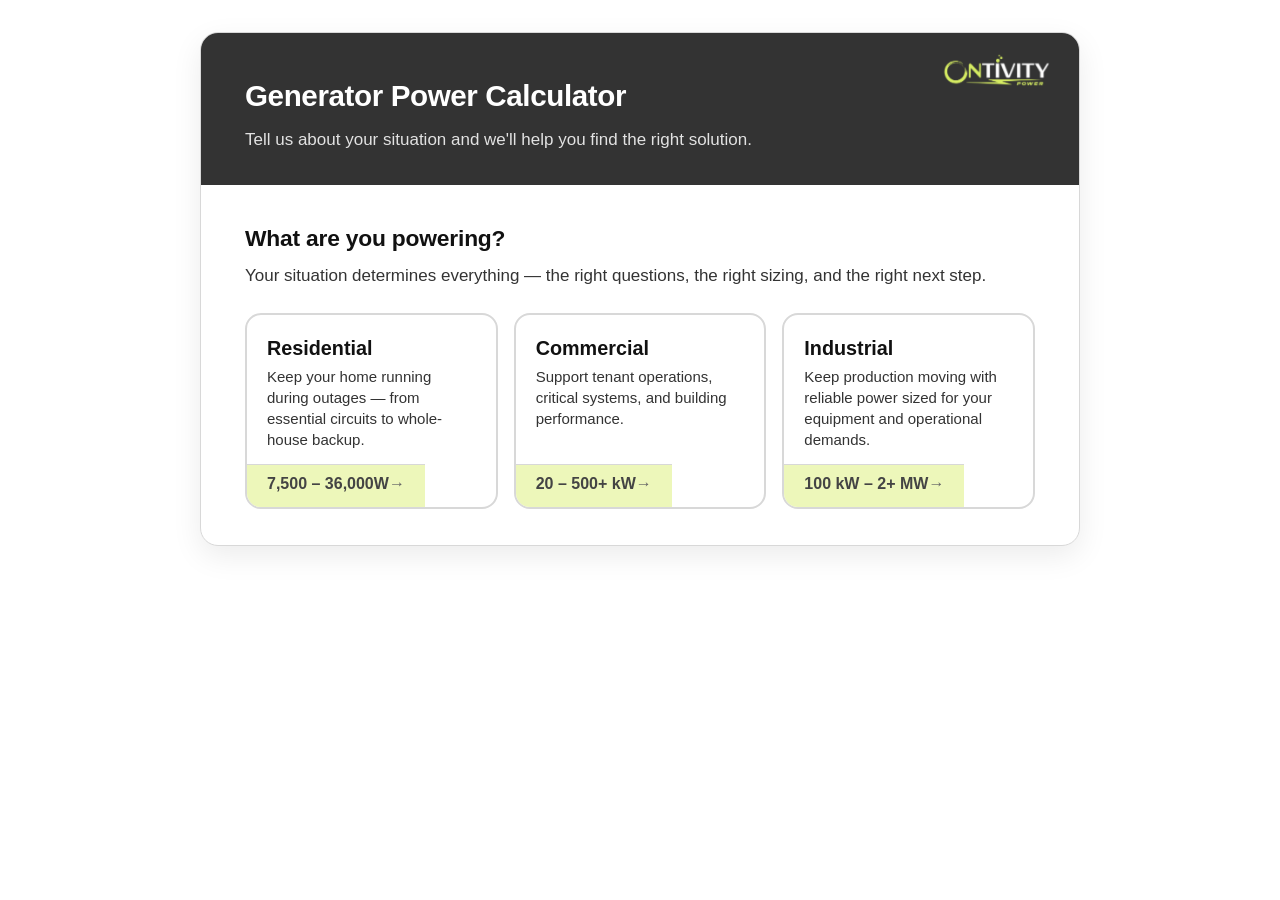
==== commit 9a5c7ccc: "Update styles for body and calc-wrapper elements" ====
--- a/index.html
+++ b/index.html
@@ -22,8 +22,8 @@
   --ease:0.18s ease;
   --font:'Helvetica Neue','Helvetica',Arial,sans-serif;
 }
-html{font-size:16px}body{font-family:var(--font);background:var(--bg);color:var(--text);line-height:1.55;min-height:100vh;display:flex;align-items:flex-start;justify-content:center;padding:32px 16px 64px;font-size:16px}
-.calc-wrapper{width:100%;max-width:880px;background:var(--bg-card);border-radius:18px;box-shadow:0 10px 30px rgba(0,0,0,0.08);border:1px solid var(--border);overflow:hidden;display:flex;flex-direction:column}
+html{font-size:16px}body{font-family:var(--font);background:transparent;color:var(--text);line-height:1.55;min-height:100vh;display:flex;align-items:flex-start;justify-content:center;padding:32px 16px 64px;font-size:16px}
+.calc-wrapper{width:100%;max-width:880px;background:#ffffff;border-radius:18px;box-shadow:0 10px 30px rgba(0,0,0,0.08);border:1px solid var(--border);overflow:hidden;display:flex;flex-direction:column}
 .calc-header{background:#333333;color:#fff;padding:40px 44px 32px;text-align:left}
 .calc-header h1{font-size:1.85rem;font-weight:800;letter-spacing:-.4px;margin-bottom:8px}
 .calc-header p{font-size:1.0625rem;opacity:.86;max-width:none;white-space:nowrap;margin:0}
@@ -160,10 +160,10 @@
 .rec-body p{font-size:1rem;color:var(--text-2);line-height:1.5}
 .generator-type-block{border:1.5px solid var(--border);border-radius:var(--r-md);padding:16px 20px;margin-bottom:20px;font-size:1rem;color:var(--text-2);line-height:1.5}
 .generator-type-block strong{display:block;font-size:1rem;text-transform:uppercase;letter-spacing:.5px;color:var(--text-3);margin-bottom:6px}
-.tips-block{margin-bottom:24px}
-.tips-block h3{font-size:1rem;font-weight:700;text-transform:uppercase;letter-spacing:.5px;color:var(--text-3);margin-bottom:10px}
+.tips-block{margin-bottom:20px;border:1.5px solid var(--border);border-radius:var(--r-md);padding:18px 20px}
+.tips-block h3{font-size:1rem;font-weight:700;text-transform:uppercase;letter-spacing:.5px;color:var(--text-3);margin-bottom:12px}
 .tips-list{list-style:none;display:flex;flex-direction:column;gap:8px}
-.tips-list li{padding-left:20px;position:relative;font-size:1rem;color:var(--text-2);line-height:1.5}
+.tips-list li{padding-left:18px;position:relative;font-size:1rem;color:var(--text-2);line-height:1.6}
 .tips-list li::before{content:'•';position:absolute;left:0;color:#9DBB15;font-weight:700}
 .cta-block{text-align:center;padding:24px;background:#fff;border-radius:var(--r-md);border:1.5px dashed var(--border);display:flex;flex-direction:column;align-items:center;gap:12px}
 .cta-block p{font-size:1rem;color:var(--text-2)}
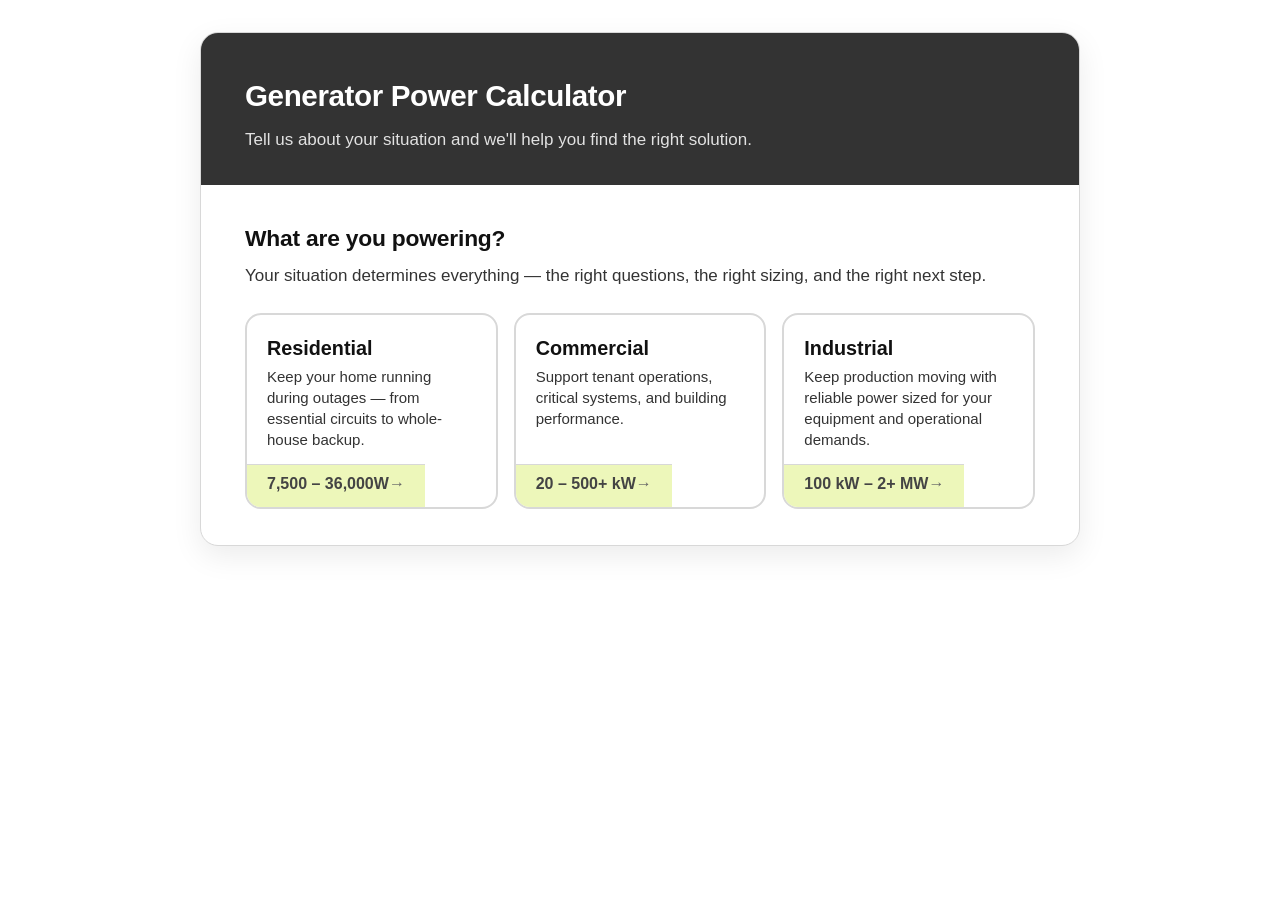
==== commit 5ee9a16b: "Responsive spacing" ====
--- a/index.html
+++ b/index.html
@@ -28,16 +28,13 @@
 .calc-header h1{font-size:1.85rem;font-weight:800;letter-spacing:-.4px;margin-bottom:8px}
 .calc-header p{font-size:1.0625rem;opacity:.86;max-width:none;white-space:nowrap;margin:0}
 
-/* icon-free mode */
 .calc-header-icon,.coverage-icon,.fuel-icon,.app-icon,.rec-emoji,.empty-icon,.opt-icon{display:none !important}
 .coverage-card,.fuel-card,.app-card,.rec-card,.option-card{gap:10px}
 
-/* track badge */
 .track-badge{display:none;padding:8px 44px;background:var(--bg);border-bottom:1px solid var(--border);font-size:1rem;font-weight:600;text-transform:uppercase;letter-spacing:.6px;color:var(--text-3)}
 .track-badge.visible{display:block}
 .track-badge strong{color:var(--text-2)}
 
-/* progress */
 .progress-bar{height:4px;background:var(--border)}
 .progress-fill{height:100%;background:var(--brand);transition:width 0.35s ease;width:0%}
 .step-labels{display:flex;justify-content:space-between;padding:10px 44px 0;background:var(--bg-card)}
@@ -45,7 +42,6 @@
 .step-label.active{color:var(--brand)}
 .step-label.done{color:var(--text)}
 
-/* branch screen */
 .branch-screen{padding:36px 44px 36px}
 .branch-screen .step-intro{margin-bottom:24px}
 .branch-cards{display:grid;grid-template-columns:repeat(3,1fr);gap:16px}
@@ -60,7 +56,6 @@
 .seg-arrow{font-size:1rem;color:var(--text-3);transition:transform var(--ease)}
 .segment-card:hover .seg-arrow,.segment-card[aria-pressed="true"] .seg-arrow{transform:translateX(4px);color:var(--text-2)}
 
-/* steps */
 .step{display:none;padding:36px 44px 20px;animation:fadeUp .22s ease}
 .step.active{display:block}
 @keyframes fadeUp{from{opacity:0;transform:translateY(8px)}to{opacity:1;transform:translateY(0)}}
@@ -68,7 +63,6 @@
 .step-intro h2{font-size:1.425rem;font-weight:700;margin-bottom:6px;font-family:"Helvetica Neue","Helvetica",Arial,sans-serif;letter-spacing:-.2px}
 .step-intro p{font-size:1.0625rem;color:var(--text-2)}
 
-/* coverage cards */
 .coverage-cards{display:grid;grid-template-columns:1fr 1fr;gap:16px}
 .coverage-card{display:flex;flex-direction:column;padding:0;border:2px solid var(--border);border-radius:var(--r-lg);background:var(--bg-card);cursor:pointer;text-align:left;font-family:var(--font);transition:all var(--ease);overflow:hidden}
 .coverage-card:hover{border-color:#BFBFBF;box-shadow:var(--shadow-sm);transform:translateY(-2px)}
@@ -77,9 +71,7 @@
 .coverage-info{display:flex;flex-direction:column;gap:5px}
 .coverage-info strong{font-size:1.2375rem;font-weight:700;color:var(--text);font-family:"Helvetica Neue","Helvetica",Arial,sans-serif;display:block;margin-bottom:6px}
 .coverage-sub{font-size:0.9375rem;color:var(--text-2);line-height:1.5}
-/* coverage-range now handled in .coverage-footer rule */
-
-/* fuel cards */
+
 .fuel-cards{display:grid;grid-template-columns:repeat(3,1fr);gap:14px}
 .fuel-card{display:flex;flex-direction:column;align-items:center;gap:7px;padding:20px 12px 16px;border:2px solid var(--border);border-radius:var(--r-lg);background:var(--bg-card);cursor:pointer;font-family:var(--font);transition:all var(--ease);text-align:center}
 .fuel-card:hover{border-color:#BFBFBF;transform:translateY(-2px);box-shadow:var(--shadow-sm)}
@@ -88,13 +80,11 @@
 .fuel-label{font-size:1.1875rem;font-weight:700;color:var(--text);font-family:"Helvetica Neue","Helvetica",Arial,sans-serif}
 .fuel-note{font-size:0.9375rem;color:var(--text-3)}
 
-/* tabs */
 .tab-bar{display:flex;flex-wrap:wrap;gap:8px;margin-bottom:20px}
 .tab-btn{padding:7px 15px;border:1.5px solid var(--border);border-radius:20px;background:var(--bg-card);color:var(--text-2);font-size:1rem;font-weight:500;cursor:pointer;transition:all var(--ease);font-family:var(--font)}
 .tab-btn:hover{border-color:var(--brand);color:var(--text)}
 .tab-btn.active{background:var(--brand);border-color:var(--brand);color:#111}
 
-/* appliance panel */
 .appliance-panel{display:grid;grid-template-columns:repeat(auto-fill,minmax(200px,1fr));gap:12px;margin-bottom:20px;min-height:140px}
 .app-card{display:flex;align-items:flex-start;gap:11px;padding:13px 14px;border:1.5px solid var(--border);border-radius:var(--r-md);background:var(--bg-card);cursor:pointer;transition:all var(--ease);user-select:none}
 .app-card:hover{border-color:var(--brand);box-shadow:var(--shadow-sm);transform:translateY(-1px)}
@@ -107,7 +97,6 @@
 .app-name{font-size:1.0625rem;font-weight:700;color:var(--text);line-height:1.3;margin-bottom:3px;font-family:"Helvetica Neue","Helvetica",Arial,sans-serif}
 .app-watts{font-size:0.9375rem;color:var(--text-3);line-height:1.4}
 
-/* custom form */
 .custom-form{border:1.5px dashed var(--border);border-radius:var(--r-md);padding:20px;margin-bottom:20px}
 .custom-form h3{font-size:1rem;font-weight:600;color:var(--text-2);margin-bottom:14px}
 .custom-fields{display:flex;flex-direction:column;gap:12px}
@@ -117,14 +106,12 @@
 .custom-watts-row label{font-size:1rem;font-weight:500;color:var(--text-2);display:flex;flex-direction:column;gap:5px}
 .optional{font-weight:400;color:var(--text-3);font-size:1rem}
 
-/* running total */
 .running-total-bar{display:flex;align-items:center;gap:8px;padding:10px 16px;background:#fff;border:1px solid var(--border);border-radius:var(--r-md);font-size:1rem}
 .rt-label{color:var(--text-2);margin-right:2px}
 .rt-value{font-weight:700;color:var(--text);font-size:1rem}
 .rt-surge{color:var(--text-2)}
 .rt-sep{color:var(--text-3);font-size:1rem}
 
-/* review table */
 .review-table{width:100%;border-collapse:collapse;font-size:1rem}
 .review-table th{text-align:left;padding:9px 12px;font-size:1rem;font-weight:600;text-transform:uppercase;letter-spacing:.5px;color:var(--text-3);border-bottom:2px solid var(--border)}
 .review-table td{padding:11px 12px;border-bottom:1px solid var(--border);vertical-align:middle}
@@ -138,11 +125,9 @@
 .remove-btn{background:none;border:none;color:var(--text-3);cursor:pointer;font-size:1.05rem;padding:4px 6px;border-radius:4px;transition:all var(--ease);font-family:var(--font);line-height:1}
 .remove-btn:hover{color:var(--red);background:var(--red-bg)}
 
-/* empty state */
 .empty-state{text-align:center;padding:52px 24px;color:var(--text-3)}
 .empty-icon{font-size:2.8rem;display:block;margin-bottom:12px}
 
-/* results */
 .results-grid{display:grid;grid-template-columns:1fr 1fr;gap:16px;margin-bottom:22px}
 .stat-card{background:#fff;border:1.5px solid var(--border);border-radius:var(--r-md);padding:20px 22px;text-align:center}
 .stat-card-peak{background:var(--brand-light);border-color:#DAEE7D}
@@ -171,7 +156,6 @@
 .btn-cta{display:inline-block;text-decoration:none;font-size:1rem;padding:13px 36px;white-space:nowrap;font-family:"Helvetica Neue","Helvetica",Arial,sans-serif;font-weight:700;letter-spacing:-.1px}
 .btn-restart{font-size:1rem;padding:7px 16px}
 
-/* option cards (multi-select) */
 .option-cards{display:grid;gap:10px;margin-top:4px}
 .option-cards-2{grid-template-columns:1fr 1fr}
 .option-card{display:flex;align-items:center;gap:12px;padding:13px 15px;border:1.5px solid var(--border);border-radius:var(--r-md);background:var(--bg-card);cursor:pointer;font-family:var(--font);transition:all var(--ease);text-align:left}
@@ -185,7 +169,6 @@
 .opt-name{font-size:1.1875rem;font-weight:700;display:block;color:var(--text);font-family:"Helvetica Neue","Helvetica",Arial,sans-serif}
 .opt-note{font-size:0.9375rem;color:var(--text-3)}
 
-/* form fields */
 .form-grid{display:grid;gap:18px}
 .form-grid-2{grid-template-columns:1fr 1fr}
 .form-group{display:flex;flex-direction:column;gap:7px}
@@ -195,11 +178,9 @@
 .form-select{background-image:url("data:image/svg+xml,%3Csvg xmlns='http://www.w3.org/2000/svg' width='12' height='8' viewBox='0 0 12 8'%3E%3Cpath d='M1 1l5 5 5-5' stroke='%23656565' stroke-width='1.5' fill='none' stroke-linecap='round'/%3E%3C/svg%3E");background-repeat:no-repeat;background-position:right 12px center;padding-right:32px}
 .form-select:focus,.form-input:focus{outline:none;border-color:var(--border-focus)}
 
-/* assessment blocks */
 .assessment-block{border:1.5px solid var(--border);border-radius:var(--r-md);padding:18px 20px;margin-bottom:20px;font-size:1rem;color:var(--text-2);line-height:1.6}
 .assessment-block h4{font-size:1rem;font-weight:700;text-transform:uppercase;letter-spacing:.5px;color:var(--text-3);margin-bottom:10px}
 
-/* lead form */
 .lead-form{display:flex;flex-direction:column;gap:14px}
 .lead-form-row{display:grid;grid-template-columns:1fr 1fr;gap:14px}
 .lead-form input,.lead-form textarea{width:100%;padding:10px 13px;border:1.5px solid var(--border);border-radius:var(--r-sm);font-size:1rem;font-family:var(--font);color:var(--text);background:var(--bg-card);transition:border-color var(--ease)}
@@ -208,7 +189,6 @@
 .btn-full{width:100%}
 .section-divider{border:none;border-top:1px solid var(--border);margin:28px 0}
 
-/* lead summary */
 .lead-summary{background:var(--bg);border:1.5px solid var(--border);border-radius:var(--r-md);padding:16px 20px;margin-bottom:20px}
 .lead-summary h4{font-size:1rem;font-weight:700;text-transform:uppercase;letter-spacing:.5px;color:var(--text-3);margin-bottom:12px}
 .lead-summary-grid{display:grid;grid-template-columns:1fr 1fr;gap:10px}
@@ -216,7 +196,6 @@
 .lead-summary-item span{color:var(--text-3);display:block;font-size:1rem;text-transform:uppercase;letter-spacing:.4px;margin-bottom:2px}
 .lead-summary-item strong{color:var(--text);font-weight:600}
 
-/* buttons */
 .btn{display:inline-flex;align-items:center;justify-content:center;gap:6px;padding:10px 22px;border-radius:var(--r-sm);font-size:1rem;font-weight:600;cursor:pointer;border:none;transition:all var(--ease);font-family:var(--font);text-decoration:none}
 .btn-primary{background:#333333;color:#fff}
 .btn-primary:hover{background:#222;box-shadow:0 4px 12px rgba(0,0,0,.25);transform:translateY(-1px)}
@@ -225,10 +204,8 @@
 .btn-ghost{background:transparent;color:var(--text-2);border:1.5px solid var(--border)}
 .btn-ghost:hover{border-color:var(--text-3);color:var(--text)}
 
-/* nav */
 .calc-nav{display:flex;align-items:center;justify-content:space-between;padding:20px 44px;border-top:1px solid var(--border);background:var(--bg-card)}
 
-/* responsive */
 @media(max-width:660px){
   body{padding:0}
   .calc-wrapper{border-radius:0;min-height:100svh}
@@ -257,125 +234,51 @@
   .fuel-cards{grid-template-columns:1fr 1fr}
 }
 
-/* ── Selected card text overrides ── */
 .coverage-card[aria-pressed="true"] .coverage-info strong,
 .coverage-card[aria-pressed="true"] .coverage-sub,
 .coverage-card[aria-pressed="true"] .coverage-range { color: #111 !important; }
-
 .fuel-card[aria-pressed="true"] .fuel-label,
 .fuel-card[aria-pressed="true"] .fuel-note { color: #111 !important; }
-
 .segment-card[aria-pressed="true"] .seg-title,
 .segment-card[aria-pressed="true"] .seg-desc,
 .segment-card[aria-pressed="true"] .seg-range,
 .segment-card[aria-pressed="true"] .seg-arrow { color: #111 !important; }
-
 .option-card[aria-pressed="true"] .opt-name,
 .option-card[aria-pressed="true"] .opt-note { color: #111 !important; }
 
-/* font size overrides removed — set per-element above */
-
-/* Coverage range brand text — ensure visible on white bg */
-/* coverage-range colors now in coverage-footer rules above */
-
-/* ── Logo ── */
 .calc-header-wrap{position:relative}
-.calc-logo{
-  position:absolute;
-  top:20px;right:28px;
-  height:32px;
-  width:auto;
-  opacity:0.92;
-  display:block !important;
-}
-
-/* ── Header logo ── */
-.header-logo {
-  position: absolute;
-  top: 20px;
-  right: 28px;
-  height: 34px;
-  width: auto;
-  display: block !important;
-  mix-blend-mode: screen;
-}
-
-/* ── Clickable step labels ── */
-.step-label {
-  background: none;
-  border: none;
-  padding: 0 4px;
-  cursor: default;
-}
-.step-label.done {
-  cursor: pointer;
-}
-.step-label.done:hover {
-  color: var(--text-2);
-  text-decoration: underline;
-  text-underline-offset: 3px;
-}
-
-/* ── Coverage card ribbon layout ── */
-.coverage-body {
-  flex: 1;
-  padding: 22px 20px 14px;
-}
-.coverage-footer {
-  padding: 10px 20px 14px;
-  border-top: 1px solid var(--border);
-  background: var(--brand-light);
-  display: flex;
-  align-items: center;
-}
-.coverage-card[aria-pressed="true"] .coverage-footer {
-  background: rgba(182,218,46,0.4);
-  border-top-color: rgba(182,218,46,0.5);
-}
-.coverage-range {
-  font-size: 1rem;
-  font-weight: 700;
-  color: #444;
-}
-.coverage-card[aria-pressed="true"] .coverage-range { color: #111 !important; }
-
-/* ── CTA button row ── */
-.cta-btn-row {
-  display: flex;
-  gap: 12px;
-  flex-wrap: wrap;
-  justify-content: center;
-  width: 100%;
-}
-.cta-btn-row .btn-cta {
-  white-space: nowrap;
-  flex: 0 1 auto;
-}
-
+.header-logo{position:absolute;top:20px;right:28px;height:32px;width:auto;opacity:0.92;display:block !important;}
+.header-logo{position:absolute;top:20px;right:28px;height:34px;width:auto;display:block !important;mix-blend-mode:screen;}
+
+.step-label{background:none;border:none;padding:0 4px;cursor:default;}
+.step-label.done{cursor:pointer;}
+.step-label.done:hover{color:var(--text-2);text-decoration:underline;text-underline-offset:3px;}
+
+.coverage-body{flex:1;padding:22px 20px 14px;}
+.coverage-footer{padding:10px 20px 14px;border-top:1px solid var(--border);background:var(--brand-light);display:flex;align-items:center;}
+.coverage-card[aria-pressed="true"] .coverage-footer{background:rgba(182,218,46,0.4);border-top-color:rgba(182,218,46,0.5);}
+.coverage-range{font-size:1rem;font-weight:700;color:#444;}
+.coverage-card[aria-pressed="true"] .coverage-range{color:#111 !important;}
+
+.cta-btn-row{display:flex;gap:12px;flex-wrap:wrap;justify-content:center;width:100%;}
+.cta-btn-row .btn-cta{white-space:nowrap;flex:0 1 auto;}
 </style>
 </head>
 <body>
 <div class="calc-wrapper" id="generator-calculator" data-cta-url="#">
 
-  <!-- Header -->
   <div class="calc-header" style="position:relative">
-    <img src="[data-uri]" alt="Ontivity Power" class="header-logo">
-    <h1 id="calc-title">Know Exactly What It Takes to Keep Power On</h1>
-    <p id="calc-subtitle">From essential backup to full-scale operations — get a clear, grounded recommendation based on how your property actually runs.</p>
+    <h1 id="calc-title">Generator Power Calculator</h1>
+    <p id="calc-subtitle">Tell us about your situation and we'll help you find the right solution.</p>
   </div>
 
-  <!-- Track badge (shows once inside a track) -->
   <div class="track-badge" id="track-badge"><strong id="track-label"></strong></div>
 
-  <!-- Progress bar + labels (hidden on branch screen) -->
   <div id="progress-wrap" style="display:none">
     <div class="progress-bar"><div class="progress-fill" id="progress-fill"></div></div>
     <div class="step-labels" id="step-labels"></div>
   </div>
 
-  <!-- ════════════════════════════════════
-       BRANCH SCREEN
-  ════════════════════════════════════ -->
   <div class="branch-screen" id="branch-screen">
     <div class="step-intro">
       <h2>What are you powering?</h2>
@@ -383,80 +286,37 @@
     </div>
     <div class="branch-cards">
       <button class="segment-card" data-segment="residential" aria-pressed="false">
-        <div class="seg-body">
-          <span class="seg-title">Residential</span>
-          <span class="seg-desc">Keep your home running during outages — from essential circuits to whole-house backup.</span>
-        </div>
-        <div class="seg-footer">
-          <span class="seg-range">7,500 – 36,000W</span>
-          <span class="seg-arrow">→</span>
-        </div>
+        <div class="seg-body"><span class="seg-title">Residential</span><span class="seg-desc">Keep your home running during outages — from essential circuits to whole-house backup.</span></div>
+        <div class="seg-footer"><span class="seg-range">7,500 – 36,000W</span><span class="seg-arrow">→</span></div>
       </button>
       <button class="segment-card" data-segment="commercial" aria-pressed="false">
-        <div class="seg-body">
-          <span class="seg-title">Commercial</span>
-          <span class="seg-desc">Support tenant operations, critical systems, and building performance.</span>
-        </div>
-        <div class="seg-footer">
-          <span class="seg-range">20 – 500+ kW</span>
-          <span class="seg-arrow">→</span>
-        </div>
+        <div class="seg-body"><span class="seg-title">Commercial</span><span class="seg-desc">Support tenant operations, critical systems, and building performance.</span></div>
+        <div class="seg-footer"><span class="seg-range">20 – 500+ kW</span><span class="seg-arrow">→</span></div>
       </button>
       <button class="segment-card" data-segment="industrial" aria-pressed="false">
-        <div class="seg-body">
-          <span class="seg-title">Industrial</span>
-          <span class="seg-desc">Keep production moving with reliable power sized for your equipment and operational demands.</span>
-        </div>
-        <div class="seg-footer">
-          <span class="seg-range">100 kW – 2+ MW</span>
-          <span class="seg-arrow">→</span>
-        </div>
+        <div class="seg-body"><span class="seg-title">Industrial</span><span class="seg-desc">Keep production moving with reliable power sized for your equipment and operational demands.</span></div>
+        <div class="seg-footer"><span class="seg-range">100 kW – 2+ MW</span><span class="seg-arrow">→</span></div>
       </button>
     </div>
   </div>
 
-  <!-- ════════════════════════════════════
-       RESIDENTIAL TRACK
-  ════════════════════════════════════ -->
-
-  <!-- R1: Coverage -->
+  <!-- RESIDENTIAL -->
   <section class="step" id="r-1" data-track="residential" data-step="1">
-    <div class="step-intro">
-      <h2>What level of backup power do you need?</h2>
-      <p>Start with how you want your home to function during an outage. We'll handle the rest.</p>
-    </div>
+    <div class="step-intro"><h2>What level of backup power do you need?</h2><p>Start with how you want your home to function during an outage. We'll handle the rest.</p></div>
     <div class="coverage-cards">
       <button class="coverage-card" data-value="essential" aria-pressed="false">
-        <div class="coverage-body">
-          <div class="coverage-info">
-            <strong>Essential Only</strong>
-            <span class="coverage-sub">Keep critical systems running — lights,<br>refrigerator, heating, sump pump, and<br>any medical equipment.</span>
-          </div>
-        </div>
-        <div class="coverage-footer">
-          <span class="coverage-range">Typically 7,500 – 18,000W</span>
-        </div>
+        <div class="coverage-body"><div class="coverage-info"><strong>Essential Only</strong><span class="coverage-sub">Keep critical systems running — lights, refrigerator, heating, sump pump, and any medical equipment.</span></div></div>
+        <div class="coverage-footer"><span class="coverage-range">Typically 7,500 – 18,000W</span></div>
       </button>
       <button class="coverage-card" data-value="whole" aria-pressed="false">
-        <div class="coverage-body">
-          <div class="coverage-info">
-            <strong>Whole House</strong>
-            <span class="coverage-sub">Power virtually everything — including air<br>conditioning, laundry, electric range, and<br>all of the above.</span>
-          </div>
-        </div>
-        <div class="coverage-footer">
-          <span class="coverage-range">Typically 20,000 – 36,000W+</span>
-        </div>
+        <div class="coverage-body"><div class="coverage-info"><strong>Whole House</strong><span class="coverage-sub">Power virtually everything — including air conditioning, laundry, electric range, and all of the above.</span></div></div>
+        <div class="coverage-footer"><span class="coverage-range">Typically 20,000 – 36,000W+</span></div>
       </button>
     </div>
   </section>
 
-  <!-- R2: Fuel -->
   <section class="step" id="r-2" data-track="residential" data-step="2">
-    <div class="step-intro">
-      <h2>What is your primary heating system?</h2>
-      <p>This helps us estimate one of your largest loads and pre-select the right equipment.</p>
-    </div>
+    <div class="step-intro"><h2>What is your primary heating system?</h2><p>This helps us estimate one of your largest loads and pre-select the right equipment.</p></div>
     <div class="fuel-cards">
       <button class="fuel-card" data-value="gas" aria-pressed="false"><span class="fuel-label">Natural Gas</span><span class="fuel-note">~800W blower</span></button>
       <button class="fuel-card" data-value="propane" aria-pressed="false"><span class="fuel-label">Propane</span><span class="fuel-note">~800W blower</span></button>
@@ -467,12 +327,8 @@
     </div>
   </section>
 
-  <!-- R3: Appliances -->
   <section class="step" id="r-3" data-track="residential" data-step="3">
-    <div class="step-intro">
-      <h2>Select your appliances</h2>
-      <p>Check everything you want to run during a power outage. Adjust quantities in the next step.</p>
-    </div>
+    <div class="step-intro"><h2>Select your appliances</h2><p>Check everything you want to run during a power outage. Adjust quantities in the next step.</p></div>
     <div class="tab-bar" role="tablist">
       <button class="tab-btn active" data-tab="essential">Essential</button>
       <button class="tab-btn" data-tab="kitchen">Kitchen</button>
@@ -504,12 +360,8 @@
     </div>
   </section>
 
-  <!-- R4: Review -->
   <section class="step" id="r-4" data-track="residential" data-step="4">
-    <div class="step-intro">
-      <h2>Review &amp; adjust your list</h2>
-      <p>Update quantities or remove items. Totals update instantly.</p>
-    </div>
+    <div class="step-intro"><h2>Review &amp; adjust your list</h2><p>Update quantities or remove items. Totals update instantly.</p></div>
     <div id="review-empty" class="empty-state" style="display:none"><p>No appliances selected. Go back and choose what you need to power.</p></div>
     <div id="review-table-wrap" style="display:none">
       <table class="review-table">
@@ -520,7 +372,6 @@
     </div>
   </section>
 
-  <!-- R5: Results -->
   <section class="step" id="r-5" data-track="residential" data-step="5">
     <div class="step-intro"><h2>Your Generator Recommendation</h2><p>Based on your selections, here's what you need.</p></div>
     <div class="results-grid">
@@ -540,42 +391,19 @@
     </div>
   </section>
 
-  <!-- ════════════════════════════════════
-       COMMERCIAL TRACK
-  ════════════════════════════════════ -->
-
-  <!-- C1: Property -->
+  <!-- COMMERCIAL -->
   <section class="step" id="c-1" data-track="commercial" data-step="1">
-    <div class="step-intro">
-      <h2>Tell us about your property</h2>
-      <p>Most systems aren't sized around how buildings operate day to day. This helps close that gap.</p>
-    </div>
+    <div class="step-intro"><h2>Tell us about your property</h2><p>Most systems aren't sized around how buildings operate day to day. This helps close that gap.</p></div>
     <div class="form-grid form-grid-2">
-      <div class="form-group">
-        <label class="form-label" for="c-building-type">Building type</label>
-        <select class="form-select" id="c-building-type"><option value="">Select…</option><option value="office">Office Building</option><option value="retail">Retail / Shopping Center</option><option value="medical">Medical / Dental Office</option><option value="hospitality">Hotel / Hospitality</option><option value="multifamily">Multi-Family / Apartment</option><option value="warehouse">Warehouse / Distribution</option><option value="mixed">Mixed-Use</option><option value="other">Other</option></select>
-      </div>
-      <div class="form-group">
-        <label class="form-label" for="c-sqft">Approximate square footage</label>
-        <select class="form-select" id="c-sqft"><option value="">Select…</option><option value="under5k">Under 5,000 sq ft</option><option value="5k-20k">5,000 – 20,000 sq ft</option><option value="20k-50k">20,000 – 50,000 sq ft</option><option value="50k-100k">50,000 – 100,000 sq ft</option><option value="over100k">Over 100,000 sq ft</option></select>
-      </div>
-      <div class="form-group">
-        <label class="form-label" for="c-tenants">Tenant / occupancy type</label>
-        <select class="form-select" id="c-tenants"><option value="">Select…</option><option value="single">Single tenant</option><option value="multi">Multi-tenant</option><option value="owner">Owner-occupied</option></select>
-      </div>
-      <div class="form-group">
-        <label class="form-label" for="c-existing">Existing backup system <em>(optional)</em></label>
-        <select class="form-select" id="c-existing"><option value="">Select…</option><option value="none">No existing system</option><option value="partial">Partial coverage</option><option value="full">Full building coverage</option><option value="unknown">Not sure</option></select>
-      </div>
-    </div>
-  </section>
-
-  <!-- C2: Critical systems -->
+      <div class="form-group"><label class="form-label" for="c-building-type">Building type</label><select class="form-select" id="c-building-type"><option value="">Select…</option><option value="office">Office Building</option><option value="retail">Retail / Shopping Center</option><option value="medical">Medical / Dental Office</option><option value="hospitality">Hotel / Hospitality</option><option value="multifamily">Multi-Family / Apartment</option><option value="warehouse">Warehouse / Distribution</option><option value="mixed">Mixed-Use</option><option value="other">Other</option></select></div>
+      <div class="form-group"><label class="form-label" for="c-sqft">Approximate square footage</label><select class="form-select" id="c-sqft"><option value="">Select…</option><option value="under5k">Under 5,000 sq ft</option><option value="5k-20k">5,000 – 20,000 sq ft</option><option value="20k-50k">20,000 – 50,000 sq ft</option><option value="50k-100k">50,000 – 100,000 sq ft</option><option value="over100k">Over 100,000 sq ft</option></select></div>
+      <div class="form-group"><label class="form-label" for="c-tenants">Tenant / occupancy type</label><select class="form-select" id="c-tenants"><option value="">Select…</option><option value="single">Single tenant</option><option value="multi">Multi-tenant</option><option value="owner">Owner-occupied</option></select></div>
+      <div class="form-group"><label class="form-label" for="c-existing">Existing backup system <em>(optional)</em></label><select class="form-select" id="c-existing"><option value="">Select…</option><option value="none">No existing system</option><option value="partial">Partial coverage</option><option value="full">Full building coverage</option><option value="unknown">Not sure</option></select></div>
+    </div>
+  </section>
+
   <section class="step" id="c-2" data-track="commercial" data-step="2">
-    <div class="step-intro">
-      <h2>Which systems must stay on?</h2>
-      <p>Select everything that cannot go down during an outage — even briefly. Choose all that apply.</p>
-    </div>
+    <div class="step-intro"><h2>Which systems must stay on?</h2><p>Select everything that cannot go down during an outage — even briefly. Choose all that apply.</p></div>
     <div class="option-cards option-cards-2" id="c-critical-systems">
       <button class="option-card" data-value="hvac" aria-pressed="false"><span class="opt-check"></span><span class="opt-text"><span class="opt-name">HVAC Systems</span><span class="opt-note">Central air, ventilation, chillers</span></span></button>
       <button class="option-card" data-value="lighting" aria-pressed="false"><span class="opt-check"></span><span class="opt-text"><span class="opt-name">Lighting &amp; Emergency Egress</span><span class="opt-note">Exit signs, emergency lighting</span></span></button>
@@ -590,12 +418,8 @@
     </div>
   </section>
 
-  <!-- C3: Coverage scope & uptime -->
   <section class="step" id="c-3" data-track="commercial" data-step="3">
-    <div class="step-intro">
-      <h2>Coverage scope &amp; uptime requirements</h2>
-      <p>How much of your building needs to stay powered, and how quickly does it need to switch over?</p>
-    </div>
+    <div class="step-intro"><h2>Coverage scope &amp; uptime requirements</h2><p>How much of your building needs to stay powered, and how quickly does it need to switch over?</p></div>
     <div class="form-group" style="margin-bottom:24px">
       <label class="form-label">Coverage scope — select one</label>
       <div class="option-cards option-cards-2" id="c-coverage-scope">
@@ -606,18 +430,11 @@
       </div>
     </div>
     <div class="form-grid form-grid-2">
-      <div class="form-group">
-        <label class="form-label" for="c-tolerance">Outage tolerance</label>
-        <select class="form-select" id="c-tolerance"><option value="">Select…</option><option value="zero">Zero tolerance — seamless switchover</option><option value="seconds">Seconds (ATS acceptable)</option><option value="minutes">Minutes acceptable</option><option value="flexible">Flexible</option></select>
-      </div>
-      <div class="form-group">
-        <label class="form-label" for="c-runtime">Required runtime</label>
-        <select class="form-select" id="c-runtime"><option value="">Select…</option><option value="8h">8 hours</option><option value="24h">24 hours</option><option value="72h">72 hours</option><option value="extended">Extended / indefinite</option></select>
-      </div>
-    </div>
-  </section>
-
-  <!-- C4: Assessment -->
+      <div class="form-group"><label class="form-label" for="c-tolerance">Outage tolerance</label><select class="form-select" id="c-tolerance"><option value="">Select…</option><option value="zero">Zero tolerance — seamless switchover</option><option value="seconds">Seconds (ATS acceptable)</option><option value="minutes">Minutes acceptable</option><option value="flexible">Flexible</option></select></div>
+      <div class="form-group"><label class="form-label" for="c-runtime">Required runtime</label><select class="form-select" id="c-runtime"><option value="">Select…</option><option value="8h">8 hours</option><option value="24h">24 hours</option><option value="72h">72 hours</option><option value="extended">Extended / indefinite</option></select></div>
+    </div>
+  </section>
+
   <section class="step" id="c-4" data-track="commercial" data-step="4">
     <div class="step-intro"><h2>Your Commercial Assessment</h2><p>Based on your inputs, here's a preliminary picture and what to expect next.</p></div>
     <div class="rec-card blue" id="c-rec-card"></div>
@@ -634,42 +451,19 @@
     </div>
   </section>
 
-  <!-- ════════════════════════════════════
-       INDUSTRIAL TRACK
-  ════════════════════════════════════ -->
-
-  <!-- I1: Operation -->
+  <!-- INDUSTRIAL -->
   <section class="step" id="i-1" data-track="industrial" data-step="1">
-    <div class="step-intro">
-      <h2>Tell us about your operation</h2>
-      <p>At this scale, it's not just about load — it's about sequencing, protection, and continuity.</p>
-    </div>
+    <div class="step-intro"><h2>Tell us about your operation</h2><p>At this scale, it's not just about load — it's about sequencing, protection, and continuity.</p></div>
     <div class="form-grid form-grid-2">
-      <div class="form-group">
-        <label class="form-label" for="i-industry">Industry / operation type</label>
-        <select class="form-select" id="i-industry"><option value="">Select…</option><option value="manufacturing">Manufacturing / Assembly</option><option value="food">Food Processing / Cold Storage</option><option value="chemical">Chemical / Pharmaceutical</option><option value="mining">Mining / Extraction</option><option value="agriculture">Agriculture / Greenhouse</option><option value="construction">Construction / Job Site</option><option value="telecom">Telecom / Broadcast</option><option value="water">Water / Wastewater</option><option value="other">Other</option></select>
-      </div>
-      <div class="form-group">
-        <label class="form-label" for="i-facility-size">Facility size</label>
-        <select class="form-select" id="i-facility-size"><option value="">Select…</option><option value="under50k">Under 50,000 sq ft</option><option value="50k-200k">50,000 – 200,000 sq ft</option><option value="200k-500k">200,000 – 500,000 sq ft</option><option value="over500k">Over 500,000 sq ft</option></select>
-      </div>
-      <div class="form-group">
-        <label class="form-label" for="i-demand">Estimated peak electrical demand <em>(if known)</em></label>
-        <select class="form-select" id="i-demand"><option value="">Select…</option><option value="under100">Under 100 kW</option><option value="100-500">100 – 500 kW</option><option value="500-1000">500 kW – 1 MW</option><option value="over1000">Over 1 MW</option><option value="unknown">Not sure / need assessment</option></select>
-      </div>
-      <div class="form-group">
-        <label class="form-label" for="i-shifts">Operating hours</label>
-        <select class="form-select" id="i-shifts"><option value="">Select…</option><option value="single">Single shift (8 hrs/day)</option><option value="double">Double shift (16 hrs/day)</option><option value="247">24/7 continuous</option><option value="seasonal">Seasonal / variable</option></select>
-      </div>
-    </div>
-  </section>
-
-  <!-- I2: Critical loads -->
+      <div class="form-group"><label class="form-label" for="i-industry">Industry / operation type</label><select class="form-select" id="i-industry"><option value="">Select…</option><option value="manufacturing">Manufacturing / Assembly</option><option value="food">Food Processing / Cold Storage</option><option value="chemical">Chemical / Pharmaceutical</option><option value="mining">Mining / Extraction</option><option value="agriculture">Agriculture / Greenhouse</option><option value="construction">Construction / Job Site</option><option value="telecom">Telecom / Broadcast</option><option value="water">Water / Wastewater</option><option value="other">Other</option></select></div>
+      <div class="form-group"><label class="form-label" for="i-facility-size">Facility size</label><select class="form-select" id="i-facility-size"><option value="">Select…</option><option value="under50k">Under 50,000 sq ft</option><option value="50k-200k">50,000 – 200,000 sq ft</option><option value="200k-500k">200,000 – 500,000 sq ft</option><option value="over500k">Over 500,000 sq ft</option></select></div>
+      <div class="form-group"><label class="form-label" for="i-demand">Estimated peak electrical demand <em>(if known)</em></label><select class="form-select" id="i-demand"><option value="">Select…</option><option value="under100">Under 100 kW</option><option value="100-500">100 – 500 kW</option><option value="500-1000">500 kW – 1 MW</option><option value="over1000">Over 1 MW</option><option value="unknown">Not sure / need assessment</option></select></div>
+      <div class="form-group"><label class="form-label" for="i-shifts">Operating hours</label><select class="form-select" id="i-shifts"><option value="">Select…</option><option value="single">Single shift (8 hrs/day)</option><option value="double">Double shift (16 hrs/day)</option><option value="247">24/7 continuous</option><option value="seasonal">Seasonal / variable</option></select></div>
+    </div>
+  </section>
+
   <section class="step" id="i-2" data-track="industrial" data-step="2">
-    <div class="step-intro">
-      <h2>What are your critical loads?</h2>
-      <p>Select everything that — if it went down — would disrupt or halt production. Choose all that apply.</p>
-    </div>
+    <div class="step-intro"><h2>What are your critical loads?</h2><p>Select everything that — if it went down — would disrupt or halt production. Choose all that apply.</p></div>
     <div class="option-cards option-cards-2" id="i-critical-loads">
       <button class="option-card" data-value="motors" aria-pressed="false"><span class="opt-check"></span><span class="opt-text"><span class="opt-name">Large Motors &amp; Pumps</span><span class="opt-note">High surge demand at startup</span></span></button>
       <button class="option-card" data-value="hvac_ind" aria-pressed="false"><span class="opt-check"></span><span class="opt-text"><span class="opt-name">Industrial HVAC / Ventilation</span><span class="opt-note">Process cooling, exhaust systems</span></span></button>
@@ -682,12 +476,8 @@
     </div>
   </section>
 
-  <!-- I3: Downtime impact -->
   <section class="step" id="i-3" data-track="industrial" data-step="3">
-    <div class="step-intro">
-      <h2>What does downtime cost you?</h2>
-      <p>This helps us understand urgency and the right solution tier for your operation.</p>
-    </div>
+    <div class="step-intro"><h2>What does downtime cost you?</h2><p>This helps us understand urgency and the right solution tier for your operation.</p></div>
     <div class="form-group" style="margin-bottom:24px">
       <label class="form-label">Approximate downtime cost per hour — select one</label>
       <div class="option-cards option-cards-2" id="i-downtime-cost">
@@ -698,27 +488,17 @@
       </div>
     </div>
     <div class="form-grid form-grid-2">
-      <div class="form-group">
-        <label class="form-label" for="i-transfer">Acceptable transfer time</label>
-        <select class="form-select" id="i-transfer"><option value="">Select…</option><option value="seamless">Seamless (UPS + generator)</option><option value="10sec">Under 10 seconds</option><option value="60sec">Under 60 seconds</option><option value="flexible">Flexible</option></select>
-      </div>
-      <div class="form-group">
-        <label class="form-label" for="i-redundancy">Redundancy requirement</label>
-        <select class="form-select" id="i-redundancy"><option value="">Select…</option><option value="n">N (single generator)</option><option value="n+1">N+1 (one backup unit)</option><option value="2n">2N (fully redundant)</option><option value="unknown">Need guidance</option></select>
-      </div>
-    </div>
-  </section>
-
-  <!-- I4: Assessment + lead capture -->
+      <div class="form-group"><label class="form-label" for="i-transfer">Acceptable transfer time</label><select class="form-select" id="i-transfer"><option value="">Select…</option><option value="seamless">Seamless (UPS + generator)</option><option value="10sec">Under 10 seconds</option><option value="60sec">Under 60 seconds</option><option value="flexible">Flexible</option></select></div>
+      <div class="form-group"><label class="form-label" for="i-redundancy">Redundancy requirement</label><select class="form-select" id="i-redundancy"><option value="">Select…</option><option value="n">N (single generator)</option><option value="n+1">N+1 (one backup unit)</option><option value="2n">2N (fully redundant)</option><option value="unknown">Need guidance</option></select></div>
+    </div>
+  </section>
+
   <section class="step" id="i-4" data-track="industrial" data-step="4">
     <div class="step-intro"><h2>Your Industrial Power Assessment</h2><p>Here's our preliminary read — and what comes next.</p></div>
     <div class="rec-card amber" id="i-rec-card"></div>
     <div id="i-flags-block"></div>
     <hr class="section-divider"/>
-    <div class="step-intro" style="margin-bottom:20px">
-      <h2 style="font-size:1.1rem">Connect with an engineer</h2>
-      <p>Industrial sizing requires a proper load study. Share your details and our team will be in touch within one business day.</p>
-    </div>
+    <div class="step-intro" style="margin-bottom:20px"><h2 style="font-size:1.1rem">Connect with an engineer</h2><p>Industrial sizing requires a proper load study. Share your details and our team will be in touch within one business day.</p></div>
     <div id="i-lead-summary"></div>
     <div class="lead-form" id="i-lead-form">
       <div class="lead-form-row">
@@ -743,7 +523,6 @@
     </div>
   </section>
 
-  <!-- Nav -->
   <div class="calc-nav" id="calc-nav" style="display:none">
     <button class="btn btn-secondary" id="btn-back" style="visibility:hidden">← Back</button>
     <button class="btn btn-primary" id="btn-next">Next →</button>
@@ -751,13 +530,8 @@
 
 </div>
 <script>
-/* ============================================================
-   Ontivity Power — Generator Calculator
-   Branching: Residential / Commercial / Industrial
-   ============================================================ */
 'use strict';
 
-/* ── Appliance data ─────────────────────────────────────── */
 const APPLIANCES = [
   {id:'lights',name:'Lights (10 LED bulbs)',icon:'💡',running:100,surge:100,tab:'essential'},
   {id:'fridge',name:'Refrigerator / Freezer',icon:'🧊',running:700,surge:2200,tab:'essential'},
@@ -815,38 +589,30 @@
   industrial:  ['Operation','Critical Loads','Downtime','Assessment'],
 };
 
-/* ── State ──────────────────────────────────────────────── */
 const state = {
-  segment: null,  // 'residential' | 'commercial' | 'industrial'
-  step: 0,        // 0 = branch screen
+  segment: null,
+  step: 0,
   r: { coverage:null, fuel:null, selected:{}, custom:[], activeTab:'essential' },
   c: { buildingType:'', sqft:'', tenants:'', existing:'', criticalSystems:[], coverageScope:null, tolerance:'', runtime:'' },
   i: { industry:'', facilitySize:'', demand:'', shifts:'', criticalLoads:[], downtimeCost:null, transfer:'', redundancy:'' },
 };
 let customCounter = 0;
 
-/* ── Utilities ──────────────────────────────────────────── */
 function fmt(w){ return w>=1000?(w/1000).toFixed(w%1000===0?0:1)+' kW':w.toLocaleString()+' W'; }
 function roundUp500(n){ return Math.ceil(n/500)*500; }
 function getAllAppliances(){ return [...APPLIANCES,...state.r.custom]; }
 
 function showToast(msg){
   let t=document.getElementById('calc-toast');
-  if(!t){
-    t=document.createElement('div');t.id='calc-toast';
-    t.style.cssText='position:fixed;bottom:28px;left:50%;transform:translateX(-50%) translateY(16px);background:#111;color:#fff;padding:12px 24px;border-radius:8px;font-size:0.875rem;font-weight:500;z-index:99999;box-shadow:0 4px 20px rgba(0,0,0,0.28);opacity:0;transition:opacity 0.22s ease,transform 0.22s ease;pointer-events:none;white-space:nowrap;border-left:4px solid #CBE83B;';
-    document.body.appendChild(t);
-  }
+  if(!t){t=document.createElement('div');t.id='calc-toast';t.style.cssText='position:fixed;bottom:28px;left:50%;transform:translateX(-50%) translateY(16px);background:#111;color:#fff;padding:12px 24px;border-radius:8px;font-size:0.875rem;font-weight:500;z-index:99999;box-shadow:0 4px 20px rgba(0,0,0,0.28);opacity:0;transition:opacity 0.22s ease,transform 0.22s ease;pointer-events:none;white-space:nowrap;border-left:4px solid #CBE83B;';document.body.appendChild(t);}
   t.textContent=msg;t.style.opacity='1';t.style.transform='translateX(-50%) translateY(0)';
-  clearTimeout(t._timer);
-  t._timer=setTimeout(()=>{t.style.opacity='0';t.style.transform='translateX(-50%) translateY(16px)';},2800);
+  clearTimeout(t._timer);t._timer=setTimeout(()=>{t.style.opacity='0';t.style.transform='translateX(-50%) translateY(16px)';},2800);
 }
 
 function safeScroll(){
-  try{ document.getElementById('generator-calculator').scrollIntoView({behavior:'smooth',block:'start'}); }catch(e){}
-}
-
-/* ── UI scaffolding ─────────────────────────────────────── */
+  try{document.getElementById('generator-calculator').scrollIntoView({behavior:'smooth',block:'start'});}catch(e){}
+}
+
 function showBranchScreen(){
   document.getElementById('branch-screen').style.display='';
   document.getElementById('progress-wrap').style.display='none';
@@ -854,19 +620,18 @@
   document.getElementById('track-badge').classList.remove('visible');
   document.querySelectorAll('.step').forEach(s=>s.classList.remove('active'));
   document.getElementById('calc-title').textContent='Generator Power Calculator';
-  document.getElementById('calc-subtitle').textContent='Tell us about your situation and we\'ll help you find the right solution.';
+  document.getElementById('calc-subtitle').textContent="Tell us about your situation and we'll help you find the right solution.";
+  setTimeout(reportHeight, 100);
 }
 
 function enterTrack(segment){
   document.getElementById('branch-screen').style.display='none';
   document.getElementById('progress-wrap').style.display='';
   document.getElementById('calc-nav').style.display='';
-
   const badge=document.getElementById('track-badge');
   badge.classList.add('visible');
   const names={residential:'Residential',commercial:'Commercial',industrial:'Industrial'};
   document.getElementById('track-label').textContent=names[segment];
-
   const titles={
     residential:{t:'Residential Backup Planning',s:"Get a realistic estimate of what your home actually needs — so you're not guessing when it matters."},
     commercial: {t:'Commercial Power Continuity',s:"Understand what needs to stay running — and what it actually takes to support it."},
@@ -874,16 +639,11 @@
   };
   document.getElementById('calc-title').textContent=titles[segment].t;
   document.getElementById('calc-subtitle').textContent=titles[segment].s;
-
-  // Build step labels
   const labels=TRACK_LABELS[segment];
   document.getElementById('step-labels').innerHTML=labels.map((l,i)=>`<button class="step-label" data-step="${i+1}">${l}</button>`).join('');
-  // Re-attach click delegation each time labels are rebuilt
-  document.getElementById('step-labels').onclick = function(e) {
-    const btn = e.target.closest('.step-label');
-    if (!btn) return;
-    const target = parseInt(btn.dataset.step);
-    goToStep(target);
+  document.getElementById('step-labels').onclick=function(e){
+    const btn=e.target.closest('.step-label');if(!btn)return;
+    goToStep(parseInt(btn.dataset.step));
   };
 }
 
@@ -892,116 +652,96 @@
   const prefix={residential:'r',commercial:'c',industrial:'i'}[segment];
   const el=document.getElementById(`${prefix}-${step}`);
   if(el) el.classList.add('active');
-
-  // Progress bar
   const total=TRACK_LABELS[segment].length;
   document.getElementById('progress-fill').style.width=((step/total)*100)+'%';
-
-  // Step labels
   document.querySelectorAll('.step-label').forEach(el=>{
     const s=parseInt(el.dataset.step);
-    el.classList.toggle('active', s===step);
-    el.classList.toggle('done', s<step);
+    el.classList.toggle('active',s===step);
+    el.classList.toggle('done',s<step);
   });
-
-  // Back/Next buttons
   const back=document.getElementById('btn-back');
   const next=document.getElementById('btn-next');
-  back.style.visibility='visible'; // always visible inside track — goes to branch if step===1
+  back.style.visibility='visible';
   const isLast=step===total;
-  if(isLast||(segment==='industrial'&&step===4)){
-    next.style.display='none';
-  } else {
-    next.style.display='';
-    const isResReview=(segment==='residential'&&step===4);
-    next.textContent=isResReview?'Calculate →':'Next →';
-  }
-}
-
-/* ── Navigation ─────────────────────────────────────────── */
+  if(isLast||(segment==='industrial'&&step===4)){next.style.display='none';}
+  else{next.style.display='';next.textContent=(segment==='residential'&&step===4)?'Calculate →':'Next →';}
+  setTimeout(reportHeight, 150);
+}
+
 function goNext(){
   if(!validate()) return;
   const seg=state.segment;
-
-  // Pre-render before advancing
   if(seg==='residential'){
-    if(state.step===2){ applyResDefaults(); renderAppliancePanel(); updateRunningTotal(); }
+    if(state.step===2){applyResDefaults();renderAppliancePanel();updateRunningTotal();}
     if(state.step===3) renderReview();
     if(state.step===4) renderResResults();
   }
-  if(seg==='commercial' && state.step===3) renderCommercialResults();
-  if(seg==='industrial' && state.step===3) renderIndustrialResults();
-
+  if(seg==='commercial'&&state.step===3) renderCommercialResults();
+  if(seg==='industrial'&&state.step===3) renderIndustrialResults();
   state.step++;
-  showTrackStep(seg, state.step);
+  showTrackStep(seg,state.step);
   safeScroll();
 }
 
 function goBack(){
   if(state.step<=1){
-    // Return to branch screen
-    state.segment=null; state.step=0;
+    state.segment=null;state.step=0;
     document.querySelectorAll('.segment-card').forEach(b=>b.setAttribute('aria-pressed','false'));
     showBranchScreen();
   } else {
-    state.step--;
-    showTrackStep(state.segment, state.step);
+    state.step--;showTrackStep(state.segment,state.step);
   }
   safeScroll();
 }
 
 function restart(){
-  state.segment=null; state.step=0;
+  state.segment=null;state.step=0;
   state.r={coverage:null,fuel:null,selected:{},custom:[],activeTab:'essential'};
   state.c={buildingType:'',sqft:'',tenants:'',existing:'',criticalSystems:[],coverageScope:null,tolerance:'',runtime:''};
   state.i={industry:'',facilitySize:'',demand:'',shifts:'',criticalLoads:[],downtimeCost:null,transfer:'',redundancy:''};
   customCounter=0;
-
   document.querySelectorAll('[aria-pressed]').forEach(b=>b.setAttribute('aria-pressed','false'));
   document.querySelectorAll('.form-select').forEach(s=>{s.selectedIndex=0;});
   document.querySelectorAll('.tab-btn').forEach((b,i)=>{b.classList.toggle('active',i===0);b.setAttribute('aria-selected',String(i===0));});
   document.getElementById('i-confirm').style.display='none';
   document.getElementById('i-lead-form').style.display='';
-
   showBranchScreen();
 }
 
-/* ── Validation ─────────────────────────────────────────── */
 function validate(){
-  const seg=state.segment, step=state.step;
+  const seg=state.segment,step=state.step;
   if(seg==='residential'){
-    if(step===1&&!state.r.coverage){ showToast('Please choose a coverage level.'); return false; }
-    if(step===2&&!state.r.fuel){ showToast('Please choose your heating type.'); return false; }
-    if(step===3&&Object.keys(state.r.selected).length===0){ showToast('Please select at least one appliance.'); return false; }
+    if(step===1&&!state.r.coverage){showToast('Please choose a coverage level.');return false;}
+    if(step===2&&!state.r.fuel){showToast('Please choose your heating type.');return false;}
+    if(step===3&&Object.keys(state.r.selected).length===0){showToast('Please select at least one appliance.');return false;}
   }
   if(seg==='commercial'){
-    if(step===1&&!state.c.buildingType){ showToast('Please select a building type.'); return false; }
-    if(step===2&&state.c.criticalSystems.length===0){ showToast('Please select at least one critical system.'); return false; }
-    if(step===3&&!state.c.coverageScope){ showToast('Please select a coverage scope.'); return false; }
+    if(step===1&&!state.c.buildingType){showToast('Please select a building type.');return false;}
+    if(step===2&&state.c.criticalSystems.length===0){showToast('Please select at least one critical system.');return false;}
+    if(step===3&&!state.c.coverageScope){showToast('Please select a coverage scope.');return false;}
   }
   if(seg==='industrial'){
-    if(step===1&&!state.i.industry){ showToast('Please select your industry type.'); return false; }
-    if(step===2&&state.i.criticalLoads.length===0){ showToast('Please select at least one critical load.'); return false; }
-    if(step===3&&!state.i.downtimeCost){ showToast('Please select a downtime cost range.'); return false; }
+    if(step===1&&!state.i.industry){showToast('Please select your industry type.');return false;}
+    if(step===2&&state.i.criticalLoads.length===0){showToast('Please select at least one critical load.');return false;}
+    if(step===3&&!state.i.downtimeCost){showToast('Please select a downtime cost range.');return false;}
   }
   return true;
 }
 
-/* ── Residential logic ──────────────────────────────────── */
 function applyResDefaults(){
   const defaults=DEFAULTS[state.r.coverage]||DEFAULTS.essential;
-  defaults.forEach(id=>{ if(!state.r.selected[id]) state.r.selected[id]={qty:1}; });
-  if(state.r.fuel){ const fid=FUEL_MAP[state.r.fuel]; if(fid&&!state.r.selected[fid]) state.r.selected[fid]={qty:1}; }
+  defaults.forEach(id=>{if(!state.r.selected[id])state.r.selected[id]={qty:1};});
+  if(state.r.fuel){const fid=FUEL_MAP[state.r.fuel];if(fid&&!state.r.selected[fid])state.r.selected[fid]={qty:1};}
 }
 
 function calcTotals(){
   let running=0,highestSurge=0;
   Object.entries(state.r.selected).forEach(([id,{qty}])=>{
-    const a=getAllAppliances().find(x=>x.id===id); if(!a) return;
+    const a=getAllAppliances().find(x=>x.id===id);if(!a)return;
     running+=a.running*qty;
-    const s=(a.surge||a.running)*qty; if(s>highestSurge) highestSurge=s;
+    const s=(a.surge||a.running)*qty;if(s>highestSurge)highestSurge=s;
   });
-  const peak=running+highestSurge, recommended=roundUp500(peak*1.25);
+  const peak=running+highestSurge,recommended=roundUp500(peak*1.25);
   return{running,peak,recommended,rangeMin:roundUp500(recommended*0.88),rangeMax:recommended};
 }
 
@@ -1010,26 +750,24 @@
   const cf=document.getElementById('custom-form');
   const tab=state.r.activeTab;
   if(tab==='custom'){
-    panel.innerHTML=''; cf.style.display='';
-    if(state.r.custom.length>0){ panel.style.display='grid'; state.r.custom.forEach(a=>panel.appendChild(buildAppCard(a))); }
+    panel.innerHTML='';cf.style.display='';
+    if(state.r.custom.length>0){panel.style.display='grid';state.r.custom.forEach(a=>panel.appendChild(buildAppCard(a)));}
     else panel.style.display='none';
-    return;
+    setTimeout(reportHeight,100);return;
   }
-  cf.style.display='none'; panel.style.display='grid'; panel.innerHTML='';
+  cf.style.display='none';panel.style.display='grid';panel.innerHTML='';
   getAllAppliances().filter(a=>a.tab===tab).forEach(a=>panel.appendChild(buildAppCard(a)));
+  setTimeout(reportHeight,100);
 }
 
 function buildAppCard(a){
   const sel=!!state.r.selected[a.id];
-  const card=document.createElement('button');
-  card.type='button';
-  card.className='app-card'+(sel?' selected':'');
-  card.setAttribute('aria-pressed',String(sel));
+  const card=document.createElement('button');card.type='button';
+  card.className='app-card'+(sel?' selected':'');card.setAttribute('aria-pressed',String(sel));
   card.innerHTML=`<span class="app-check"></span><span class="app-info"><span class="app-name">${a.name}</span><span class="app-watts">${fmt(a.running)} running${a.surge&&a.surge!==a.running?` · ${fmt(a.surge)} surge`:''}</span></span>`;
   card.addEventListener('click',()=>{
-    if(state.r.selected[a.id]) delete state.r.selected[a.id];
-    else state.r.selected[a.id]={qty:1};
-    renderAppliancePanel(); updateRunningTotal();
+    if(state.r.selected[a.id])delete state.r.selected[a.id];else state.r.selected[a.id]={qty:1};
+    renderAppliancePanel();updateRunningTotal();
   });
   return card;
 }
@@ -1045,12 +783,12 @@
   const empty=document.getElementById('review-empty');
   const wrap=document.getElementById('review-table-wrap');
   const ids=Object.keys(state.r.selected);
-  if(ids.length===0){ empty.style.display=''; wrap.style.display='none'; return; }
-  empty.style.display='none'; wrap.style.display=''; tbody.innerHTML='';
+  if(ids.length===0){empty.style.display='';wrap.style.display='none';return;}
+  empty.style.display='none';wrap.style.display='';tbody.innerHTML='';
   ids.forEach(id=>{
-    const a=getAllAppliances().find(x=>x.id===id); if(!a) return;
+    const a=getAllAppliances().find(x=>x.id===id);if(!a)return;
     const qty=state.r.selected[id].qty;
-    const tr=document.createElement('tr'); tr.dataset.id=id;
+    const tr=document.createElement('tr');tr.dataset.id=id;
     tr.innerHTML=`<td>${a.name}</td><td><div class="qty-ctrl"><button class="qty-btn" data-action="dec">−</button><span class="qty-num">${qty}</span><button class="qty-btn" data-action="inc">+</button></div></td><td>${fmt(a.running*qty)}</td><td>${fmt((a.surge||a.running)*qty)}</td><td class="col-remove"><button class="remove-btn" data-action="remove">✕</button></td>`;
     tbody.appendChild(tr);
   });
@@ -1058,41 +796,38 @@
   document.getElementById('review-total-running').textContent=fmt(t.running);
   document.getElementById('review-total-surge').textContent=fmt(t.peak);
   tbody.addEventListener('click',handleReviewClick);
+  setTimeout(reportHeight,100);
 }
 
 function handleReviewClick(e){
-  const btn=e.target.closest('button[data-action]'); if(!btn) return;
-  const tr=btn.closest('tr[data-id]'); if(!tr) return;
-  const id=tr.dataset.id; const action=btn.dataset.action;
-  if(!state.r.selected[id]) return;
-  if(action==='inc') state.r.selected[id].qty+=1;
-  else if(action==='dec') state.r.selected[id].qty=Math.max(1,state.r.selected[id].qty-1);
-  else if(action==='remove'){ delete state.r.selected[id]; state.r.custom=state.r.custom.filter(c=>c.id!==id); }
-  renderReview(); updateRunningTotal();
+  const btn=e.target.closest('button[data-action]');if(!btn)return;
+  const tr=btn.closest('tr[data-id]');if(!tr)return;
+  const id=tr.dataset.id;const action=btn.dataset.action;
+  if(!state.r.selected[id])return;
+  if(action==='inc')state.r.selected[id].qty+=1;
+  else if(action==='dec')state.r.selected[id].qty=Math.max(1,state.r.selected[id].qty-1);
+  else if(action==='remove'){delete state.r.selected[id];state.r.custom=state.r.custom.filter(c=>c.id!==id);}
+  renderReview();updateRunningTotal();
 }
 
 function renderResResults(){
   const{running,peak,rangeMin,rangeMax}=calcTotals();
   document.getElementById('res-running').textContent=fmt(running);
   document.getElementById('res-peak').textContent=fmt(peak);
-
   let tone,heading,blurb;
   if(rangeMax<10000){tone='green';heading='Compact Standby or Heavy Portable';blurb='Ideal for essential backup loads and selective circuits.';}
   else if(rangeMax<24000){tone='amber';heading='Mid-Range Standby Generator';blurb='Great for larger homes or whole-house backup requirements.';}
   else{tone='red';heading='High-Capacity Standby Generator';blurb='Best for whole-home coverage with high-demand appliances.';}
-
   const rc=document.getElementById('rec-card');
   rc.className=`rec-card ${tone}`;
   rc.innerHTML=`<div class="rec-body"><h3>${heading}</h3><span class="rec-size">${fmt(rangeMin)} – ${fmt(rangeMax)}</span><p>${blurb} Includes a 25% safety buffer — the industry standard.</p></div>`;
-
   const typeText=rangeMax<12000?'A portable or entry-level standby may work depending on your transfer switch setup.':rangeMax<24000?'A whole-home standby generator with automatic transfer switch is typically recommended.':'A commercial/industrial-grade standby solution and professional load analysis is strongly recommended.';
   document.getElementById('generator-type-block').innerHTML=`<strong>Generator type guidance</strong>${typeText}`;
-
   const tips=['Confirm starting loads with manufacturer nameplate ratings.','Plan for future expansion and seasonal load changes.','Consult a licensed electrician for transfer switch and code compliance.','Separate essential vs convenience loads to optimize generator size.','Account for HVAC startup surges in summer/winter peak conditions.'];
   document.getElementById('tips-list').innerHTML=tips.map(t=>`<li>${t}</li>`).join('');
-}
-
-/* ── Commercial logic ───────────────────────────────────── */
+  setTimeout(reportHeight,150);
+}
+
 function renderCommercialResults(){
   const c=state.c;
   const n=c.criticalSystems.length;
@@ -1101,28 +836,24 @@
   const hasMedical=c.criticalSystems.includes('medical_eq');
   const hasElevators=c.criticalSystems.includes('elevators');
   const zeroTolerance=c.tolerance==='zero';
-
   let sizeRange,heading;
-  if(bigBuilding||c.coverageScope==='multi'){ sizeRange='200 – 500+ kW'; heading='Enterprise Standby System'; }
-  else if(fullCoverage||n>=6){ sizeRange='75 – 250 kW'; heading='Full-Coverage Standby System'; }
-  else if(n>=3||hasMedical){ sizeRange='30 – 100 kW'; heading='Critical Systems Standby'; }
-  else{ sizeRange='20 – 60 kW'; heading='Essential Systems Standby'; }
-
+  if(bigBuilding||c.coverageScope==='multi'){sizeRange='200 – 500+ kW';heading='Enterprise Standby System';}
+  else if(fullCoverage||n>=6){sizeRange='75 – 250 kW';heading='Full-Coverage Standby System';}
+  else if(n>=3||hasMedical){sizeRange='30 – 100 kW';heading='Critical Systems Standby';}
+  else{sizeRange='20 – 60 kW';heading='Essential Systems Standby';}
   document.getElementById('c-rec-card').innerHTML=`<div class="rec-body"><h3>${heading}</h3><span class="rec-size">${sizeRange}</span><p>Preliminary range based on your building profile. A load study will confirm exact sizing.</p></div>`;
-
   const notes=[];
-  if(zeroTolerance) notes.push('Zero-tolerance uptime requires an Automatic Transfer Switch (ATS) with sub-10-second switchover, plus UPS for any IT or life-safety loads.');
-  if(hasMedical) notes.push('Medical equipment requires clean, stable power — specify low total harmonic distortion (&lt;5%) and consider a UPS in series with the generator.');
-  if(hasElevators) notes.push('Elevators have high surge demands at startup. Your generator must be sized for motor starting kVA, not just running load.');
-  if(c.runtime==='extended') notes.push('Extended runtime means planning for fuel logistics — a large on-site tank or a standing fuel delivery contract.');
-  if(c.coverageScope==='multi') notes.push('Multi-property coverage benefits from remote monitoring and centralized maintenance contracts rather than individual unit management.');
+  if(zeroTolerance)notes.push('Zero-tolerance uptime requires an Automatic Transfer Switch (ATS) with sub-10-second switchover, plus UPS for any IT or life-safety loads.');
+  if(hasMedical)notes.push('Medical equipment requires clean, stable power — specify low total harmonic distortion (&lt;5%) and consider a UPS in series with the generator.');
+  if(hasElevators)notes.push('Elevators have high surge demands at startup. Your generator must be sized for motor starting kVA, not just running load.');
+  if(c.runtime==='extended')notes.push('Extended runtime means planning for fuel logistics — a large on-site tank or a standing fuel delivery contract.');
+  if(c.coverageScope==='multi')notes.push('Multi-property coverage benefits from remote monitoring and centralized maintenance contracts rather than individual unit management.');
   notes.push('All commercial installations require a licensed electrician and local permit. Transfer switch requirements vary by jurisdiction.');
-
   document.getElementById('c-considerations-block').innerHTML=`<div class="tips-block"><h3>Key considerations</h3><ul class="tips-list">${notes.map(n=>`<li>${n}</li>`).join('')}</ul></div>`;
   document.getElementById('c-sizing-note').innerHTML=`<div class="assessment-block"><h4>Why this is a range, not a number</h4>Commercial sizing depends on actual measured demand — not square footage alone. Tenant load profiles, motor starting calculations, and code requirements all affect the final spec. A load study typically takes 1–2 days and is the only reliable path to right-sizing.</div>`;
-}
-
-/* ── Industrial logic ───────────────────────────────────── */
+  setTimeout(reportHeight,150);
+}
+
 function renderIndustrialResults(){
   const i=state.i;
   const highCost=i.downtimeCost==='50k-250k'||i.downtimeCost==='over250k';
@@ -1130,105 +861,83 @@
   const continuous=i.shifts==='247';
   const needsRedundancy=i.redundancy==='n+1'||i.redundancy==='2n'||highCost||continuous;
   const hasMotors=i.criticalLoads.includes('motors');
-
   let sizeRange,heading,tone;
   if(largeFacility||i.demand==='over1000'){sizeRange='1 MW – 2+ MW';heading='Large Industrial System';tone='red';}
   else if(i.demand==='500-1000'||needsRedundancy){sizeRange='500 kW – 1.5 MW';heading='Heavy Industrial System';tone='amber';}
   else if(i.demand==='100-500'||highCost){sizeRange='100 – 600 kW';heading='Mid-Scale Industrial System';tone='amber';}
   else{sizeRange='50 – 200 kW';heading='Essential Industrial Backup';tone='green';}
-
   const rc=document.getElementById('i-rec-card');
   rc.className=`rec-card ${tone}`;
   rc.innerHTML=`<div class="rec-body"><h3>${heading}</h3><span class="rec-size">${sizeRange}</span><p>Preliminary range based on your inputs. Industrial sizing requires a certified load study — this is the starting point for the conversation with our team.</p></div>`;
-
   const flags=[];
-  if(hasMotors) flags.push('Large motors require careful surge/starting kVA calculations. Motor starting loads can be 3–7× running load and must be accounted for in generator sizing.');
-  if(continuous) flags.push('24/7 operations mean downtime is never convenient — a redundant (N+1 or 2N) configuration is strongly recommended to allow maintenance without production impact.');
-  if(i.transfer==='seamless') flags.push('Seamless transfer requires a UPS or flywheel energy storage bridging the gap between utility loss and generator startup. A generator alone cannot achieve zero-interruption transfer.');
-  if(i.redundancy==='2n') flags.push('2N redundancy means two complete generator systems, either of which can carry full load. This is typical for mission-critical or Tier 3+ infrastructure.');
-  if(highCost) flags.push('At your downtime cost level, the ROI on proper generator infrastructure is typically realized within one to three prevented outage events.');
+  if(hasMotors)flags.push('Large motors require careful surge/starting kVA calculations. Motor starting loads can be 3–7× running load and must be accounted for in generator sizing.');
+  if(continuous)flags.push('24/7 operations mean downtime is never convenient — a redundant (N+1 or 2N) configuration is strongly recommended to allow maintenance without production impact.');
+  if(i.transfer==='seamless')flags.push('Seamless transfer requires a UPS or flywheel energy storage bridging the gap between utility loss and generator startup. A generator alone cannot achieve zero-interruption transfer.');
+  if(i.redundancy==='2n')flags.push('2N redundancy means two complete generator systems, either of which can carry full load. This is typical for mission-critical or Tier 3+ infrastructure.');
+  if(highCost)flags.push('At your downtime cost level, the ROI on proper generator infrastructure is typically realized within one to three prevented outage events.');
   flags.push('Industrial installations require coordination with your utility, local AHJ, and may require environmental permitting depending on fuel type and emissions rating.');
-
   document.getElementById('i-flags-block').innerHTML=`<div class="tips-block" style="margin-top:4px"><h3>Engineering considerations</h3><ul class="tips-list">${flags.map(f=>`<li>${f}</li>`).join('')}</ul></div>`;
-
   const industryNames={manufacturing:'Manufacturing / Assembly',food:'Food Processing / Cold Storage',chemical:'Chemical / Pharmaceutical',mining:'Mining / Extraction',agriculture:'Agriculture / Greenhouse',construction:'Construction / Job Site',telecom:'Telecom / Broadcast',water:'Water / Wastewater',other:'Other'};
   const demandNames={'under100':'Under 100 kW','100-500':'100 – 500 kW','500-1000':'500 kW – 1 MW','over1000':'Over 1 MW','unknown':'Unknown'};
   const shiftNames={single:'Single shift',double:'Double shift','247':'24/7 operations',seasonal:'Seasonal / variable'};
   document.getElementById('i-lead-summary').innerHTML=`<div class="lead-summary"><h4>Your assessment summary</h4><div class="lead-summary-grid"><div class="lead-summary-item"><span>Industry</span><strong>${industryNames[i.industry]||'—'}</strong></div><div class="lead-summary-item"><span>Estimated demand</span><strong>${demandNames[i.demand]||'—'}</strong></div><div class="lead-summary-item"><span>Operations</span><strong>${shiftNames[i.shifts]||'—'}</strong></div><div class="lead-summary-item"><span>Preliminary range</span><strong>${sizeRange}</strong></div></div></div>`;
-}
-
-/* ── Init: Branch screen ───────────────────────────────── */
+  setTimeout(reportHeight,150);
+}
+
 function initBranchScreen(){
   document.querySelectorAll('.segment-card').forEach(btn=>{
     btn.addEventListener('click',()=>{
       const seg=btn.dataset.segment;
-      state.segment=seg; state.step=1;
+      state.segment=seg;state.step=1;
       document.querySelectorAll('.segment-card').forEach(b=>b.setAttribute('aria-pressed',String(b===btn)));
-      enterTrack(seg);
-      showTrackStep(seg,1);
-      safeScroll();
+      enterTrack(seg);showTrackStep(seg,1);safeScroll();
     });
   });
 }
 
-/* ── Init: Residential ─────────────────────────────────── */
 function initResidential(){
-  // Coverage
   document.querySelectorAll('#r-1 .coverage-card').forEach(btn=>btn.addEventListener('click',()=>{
     state.r.coverage=btn.dataset.value;
     document.querySelectorAll('#r-1 .coverage-card').forEach(b=>b.setAttribute('aria-pressed','false'));
     btn.setAttribute('aria-pressed','true');
   }));
-  // Fuel
   document.querySelectorAll('#r-2 .fuel-card').forEach(btn=>btn.addEventListener('click',()=>{
     state.r.fuel=btn.dataset.value;
     document.querySelectorAll('#r-2 .fuel-card').forEach(b=>b.setAttribute('aria-pressed','false'));
     btn.setAttribute('aria-pressed','true');
   }));
-  // Tabs
   document.querySelectorAll('.tab-btn').forEach(btn=>btn.addEventListener('click',()=>{
     state.r.activeTab=btn.dataset.tab;
     document.querySelectorAll('.tab-btn').forEach(b=>{b.classList.toggle('active',b===btn);b.setAttribute('aria-selected',String(b===btn));});
     renderAppliancePanel();
   }));
-  // Custom appliance
   document.getElementById('add-custom-btn').addEventListener('click',()=>{
     const name=document.getElementById('custom-name').value.trim();
     const running=parseInt(document.getElementById('custom-running').value);
     const surge=parseInt(document.getElementById('custom-surge').value)||running;
-    if(!name) return showToast('Please enter an appliance name.');
-    if(!running||running<1) return showToast('Please enter valid running watts.');
+    if(!name)return showToast('Please enter an appliance name.');
+    if(!running||running<1)return showToast('Please enter valid running watts.');
     const id='custom_'+(++customCounter);
     state.r.custom.push({id,name,icon:'🛠️',running,surge:surge>=running?surge:running,tab:'custom'});
     state.r.selected[id]={qty:1};
     document.getElementById('custom-name').value='';
     document.getElementById('custom-running').value='';
     document.getElementById('custom-surge').value='';
-    renderAppliancePanel(); updateRunningTotal();
-    showToast('Custom appliance added.');
+    renderAppliancePanel();updateRunningTotal();showToast('Custom appliance added.');
   });
-  // Review table
   document.getElementById('review-tbody').addEventListener('click',handleReviewClick);
-  // Restart
   document.getElementById('r-restart').addEventListener('click',restart);
 }
 
-/* ── Init: Commercial ──────────────────────────────────── */
 function initCommercial(){
-  // Selects
   [['c-building-type','buildingType'],['c-sqft','sqft'],['c-tenants','tenants'],['c-existing','existing'],['c-tolerance','tolerance'],['c-runtime','runtime']].forEach(([id,key])=>{
-    const el=document.getElementById(id);
-    if(el) el.addEventListener('change',()=>{ state.c[key]=el.value; });
+    const el=document.getElementById(id);if(el)el.addEventListener('change',()=>{state.c[key]=el.value;});
   });
-  // Critical systems multi-select
   document.querySelectorAll('#c-critical-systems .option-card').forEach(btn=>btn.addEventListener('click',()=>{
-    const v=btn.dataset.value;
-    const on=btn.getAttribute('aria-pressed')!=='true';
+    const v=btn.dataset.value;const on=btn.getAttribute('aria-pressed')!=='true';
     btn.setAttribute('aria-pressed',String(on));
-    if(on) state.c.criticalSystems.push(v);
-    else state.c.criticalSystems=state.c.criticalSystems.filter(x=>x!==v);
+    if(on)state.c.criticalSystems.push(v);else state.c.criticalSystems=state.c.criticalSystems.filter(x=>x!==v);
   }));
-  // Coverage scope single-select
   document.querySelectorAll('#c-coverage-scope .option-card').forEach(btn=>btn.addEventListener('click',()=>{
     state.c.coverageScope=btn.dataset.value;
     document.querySelectorAll('#c-coverage-scope .option-card').forEach(b=>b.setAttribute('aria-pressed','false'));
@@ -1237,60 +946,68 @@
   document.getElementById('c-restart').addEventListener('click',restart);
 }
 
-/* ── Init: Industrial ──────────────────────────────────── */
 function initIndustrial(){
-  // Selects
   [['i-industry','industry'],['i-facility-size','facilitySize'],['i-demand','demand'],['i-shifts','shifts'],['i-transfer','transfer'],['i-redundancy','redundancy']].forEach(([id,key])=>{
-    const el=document.getElementById(id);
-    if(el) el.addEventListener('change',()=>{ state.i[key]=el.value; });
+    const el=document.getElementById(id);if(el)el.addEventListener('change',()=>{state.i[key]=el.value;});
   });
-  // Critical loads multi-select
   document.querySelectorAll('#i-critical-loads .option-card').forEach(btn=>btn.addEventListener('click',()=>{
-    const v=btn.dataset.value;
-    const on=btn.getAttribute('aria-pressed')!=='true';
+    const v=btn.dataset.value;const on=btn.getAttribute('aria-pressed')!=='true';
     btn.setAttribute('aria-pressed',String(on));
-    if(on) state.i.criticalLoads.push(v);
-    else state.i.criticalLoads=state.i.criticalLoads.filter(x=>x!==v);
+    if(on)state.i.criticalLoads.push(v);else state.i.criticalLoads=state.i.criticalLoads.filter(x=>x!==v);
   }));
-  // Downtime cost single-select
   document.querySelectorAll('#i-downtime-cost .option-card').forEach(btn=>btn.addEventListener('click',()=>{
     state.i.downtimeCost=btn.dataset.value;
     document.querySelectorAll('#i-downtime-cost .option-card').forEach(b=>b.setAttribute('aria-pressed','false'));
     btn.setAttribute('aria-pressed','true');
   }));
-  // Lead form submit
   document.getElementById('i-submit-btn').addEventListener('click',()=>{
     const name=document.getElementById('i-name').value.trim();
     const email=document.getElementById('i-email').value.trim();
-    if(!name||!email){ showToast('Please enter your name and email address.'); return; }
+    if(!name||!email){showToast('Please enter your name and email address.');return;}
     document.getElementById('i-lead-form').style.display='none';
     document.getElementById('i-confirm').style.display='flex';
+    setTimeout(reportHeight,150);
   });
   document.getElementById('i-restart').addEventListener('click',restart);
 }
 
-/* ── Jump to step via clickable step labels ─────────────── */
-function goToStep(targetStep) {
-  if (!state.segment) return;
-  if (targetStep >= state.step) return; // only go back to already-visited steps
-  state.step = targetStep;
-  showTrackStep(state.segment, state.step);
-  safeScroll();
-}
-
-/* ── Boot ───────────────────────────────────────────────── */
-document.addEventListener('DOMContentLoaded',()=>{
+function goToStep(targetStep){
+  if(!state.segment)return;
+  if(targetStep>=state.step)return;
+  state.step=targetStep;showTrackStep(state.segment,state.step);safeScroll();
+}
+
+/* ── Wix iframe auto-resize ─────────────────────────────── */
+function reportHeight() {
+  try {
+    var el = document.getElementById('generator-calculator');
+    var h = el ? el.scrollHeight : document.body.scrollHeight;
+    window.parent.postMessage({ type: 'calcHeight', height: h + 40 }, '*');
+  } catch(e) {}
+}
+
+document.addEventListener('DOMContentLoaded', function() {
   initBranchScreen();
   initResidential();
   initCommercial();
   initIndustrial();
-
-  document.getElementById('btn-next').addEventListener('click',goNext);
-  document.getElementById('btn-back').addEventListener('click',goBack);
-
+  document.getElementById('btn-next').addEventListener('click', goNext);
+  document.getElementById('btn-back').addEventListener('click', goBack);
   showBranchScreen();
+
+  /* Auto-resize via ResizeObserver — fires on any content change */
+  if (typeof ResizeObserver !== 'undefined') {
+    var ro = new ResizeObserver(function() { reportHeight(); });
+    var target = document.getElementById('generator-calculator');
+    if (target) ro.observe(target);
+  }
+
+  /* Belt-and-suspenders fallbacks */
+  reportHeight();
+  setTimeout(reportHeight, 400);
+  setTimeout(reportHeight, 1000);
+  window.addEventListener('resize', reportHeight);
 });
-
 </script>
 </body>
 </html>
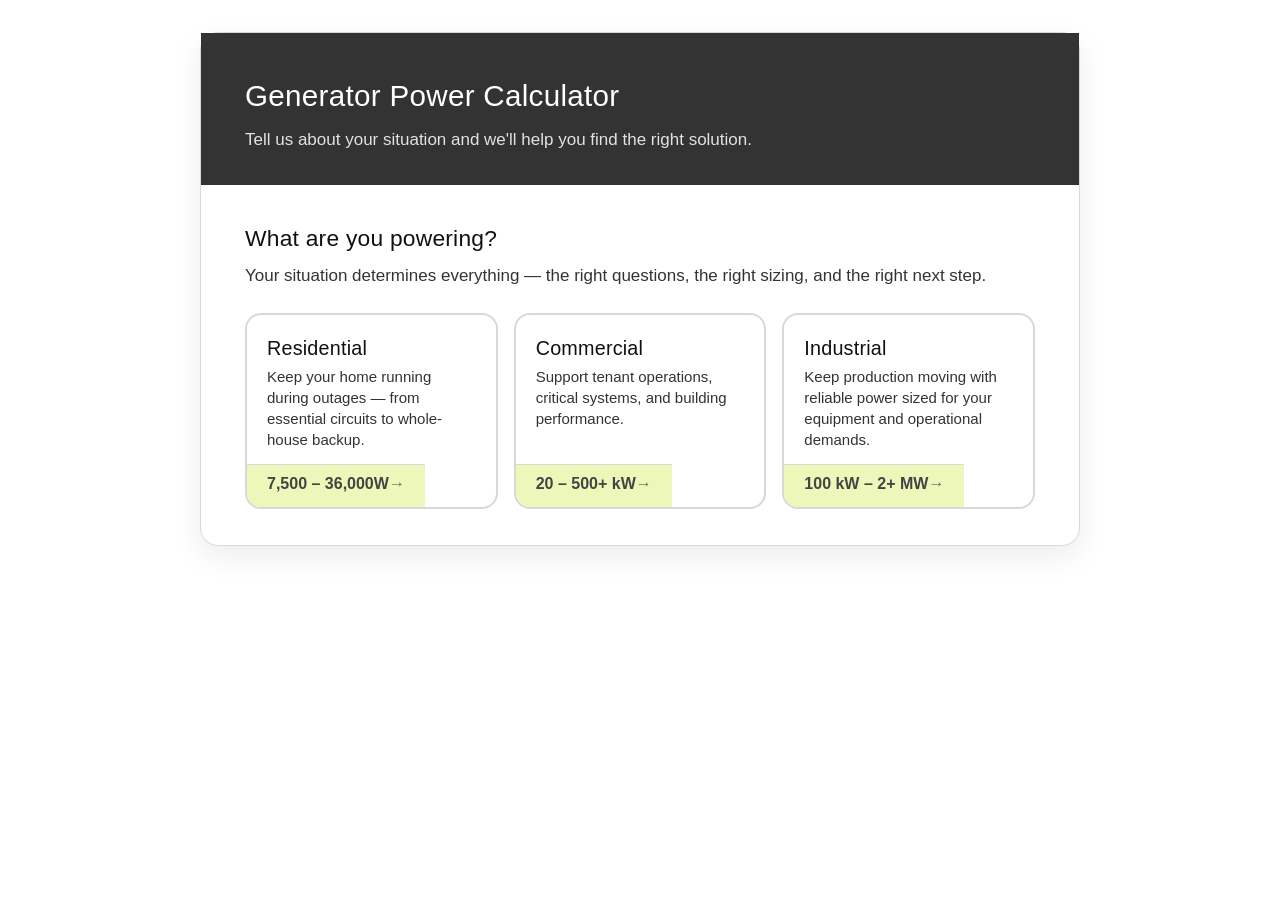
==== commit d63b3f65: "Refactor styles and adjust reportHeight timeouts Updated CSS styles for body, calc-wrapper, and vari" ====
--- a/index.html
+++ b/index.html
@@ -22,10 +22,10 @@
   --ease:0.18s ease;
   --font:'Helvetica Neue','Helvetica',Arial,sans-serif;
 }
-html{font-size:16px}body{font-family:var(--font);background:transparent;color:var(--text);line-height:1.55;min-height:100vh;display:flex;align-items:flex-start;justify-content:center;padding:32px 16px 64px;font-size:16px}
-.calc-wrapper{width:100%;max-width:880px;background:#ffffff;border-radius:18px;box-shadow:0 10px 30px rgba(0,0,0,0.08);border:1px solid var(--border);overflow:hidden;display:flex;flex-direction:column}
+html{font-size:16px}body{font-family:var(--font);background:transparent;color:var(--text);line-height:1.55;min-height:0;display:flex;align-items:flex-start;justify-content:center;padding:32px 16px 64px;font-size:16px}
+.calc-wrapper{width:100%;max-width:880px;background:#ffffff;border-radius:18px;box-shadow:0 10px 30px rgba(0,0,0,0.08);border:1px solid var(--border);overflow:visible;display:flex;flex-direction:column}
 .calc-header{background:#333333;color:#fff;padding:40px 44px 32px;text-align:left}
-.calc-header h1{font-size:1.85rem;font-weight:800;letter-spacing:-.4px;margin-bottom:8px}
+.calc-header h1{font-size:1.85rem;font-weight:400;letter-spacing:0.01em;margin-bottom:8px}
 .calc-header p{font-size:1.0625rem;opacity:.86;max-width:none;white-space:nowrap;margin:0}
 
 .calc-header-icon,.coverage-icon,.fuel-icon,.app-icon,.rec-emoji,.empty-icon,.opt-icon{display:none !important}
@@ -49,7 +49,7 @@
 .segment-card:hover{border-color:#BFBFBF;box-shadow:var(--shadow-md);transform:translateY(-2px)}
 .segment-card[aria-pressed="true"]{border-color:var(--brand);box-shadow:0 0 0 3px rgba(182,218,46,.35)}
 .seg-body{flex:1;padding:22px 20px 14px;display:flex;flex-direction:column;gap:6px}
-.seg-title{font-size:1.2375rem;font-weight:700;color:var(--text);font-family:"Helvetica Neue","Helvetica",Arial,sans-serif}
+.seg-title{font-size:1.2375rem;font-weight:400;letter-spacing:0.01em;color:var(--text);font-family:"Helvetica Neue","Helvetica",Arial,sans-serif}
 .seg-desc{font-size:0.9375rem;color:var(--text-2);line-height:1.4}
 .seg-footer{padding:10px 20px 14px;border-top:1px solid var(--border);background:var(--brand-light);display:flex;align-items:center;justify-content:space-between}
 .seg-range{font-size:1rem;font-weight:700;color:#444}
@@ -60,7 +60,7 @@
 .step.active{display:block}
 @keyframes fadeUp{from{opacity:0;transform:translateY(8px)}to{opacity:1;transform:translateY(0)}}
 .step-intro{margin-bottom:28px}
-.step-intro h2{font-size:1.425rem;font-weight:700;margin-bottom:6px;font-family:"Helvetica Neue","Helvetica",Arial,sans-serif;letter-spacing:-.2px}
+.step-intro h2{font-size:1.425rem;font-weight:400;margin-bottom:6px;font-family:"Helvetica Neue","Helvetica",Arial,sans-serif;letter-spacing:0.01em}
 .step-intro p{font-size:1.0625rem;color:var(--text-2)}
 
 .coverage-cards{display:grid;grid-template-columns:1fr 1fr;gap:16px}
@@ -1004,8 +1004,10 @@
 
   /* Belt-and-suspenders fallbacks */
   reportHeight();
-  setTimeout(reportHeight, 400);
-  setTimeout(reportHeight, 1000);
+  setTimeout(reportHeight, 200);
+  setTimeout(reportHeight, 600);
+  setTimeout(reportHeight, 1200);
+  setTimeout(reportHeight, 2500);
   window.addEventListener('resize', reportHeight);
 });
 </script>
